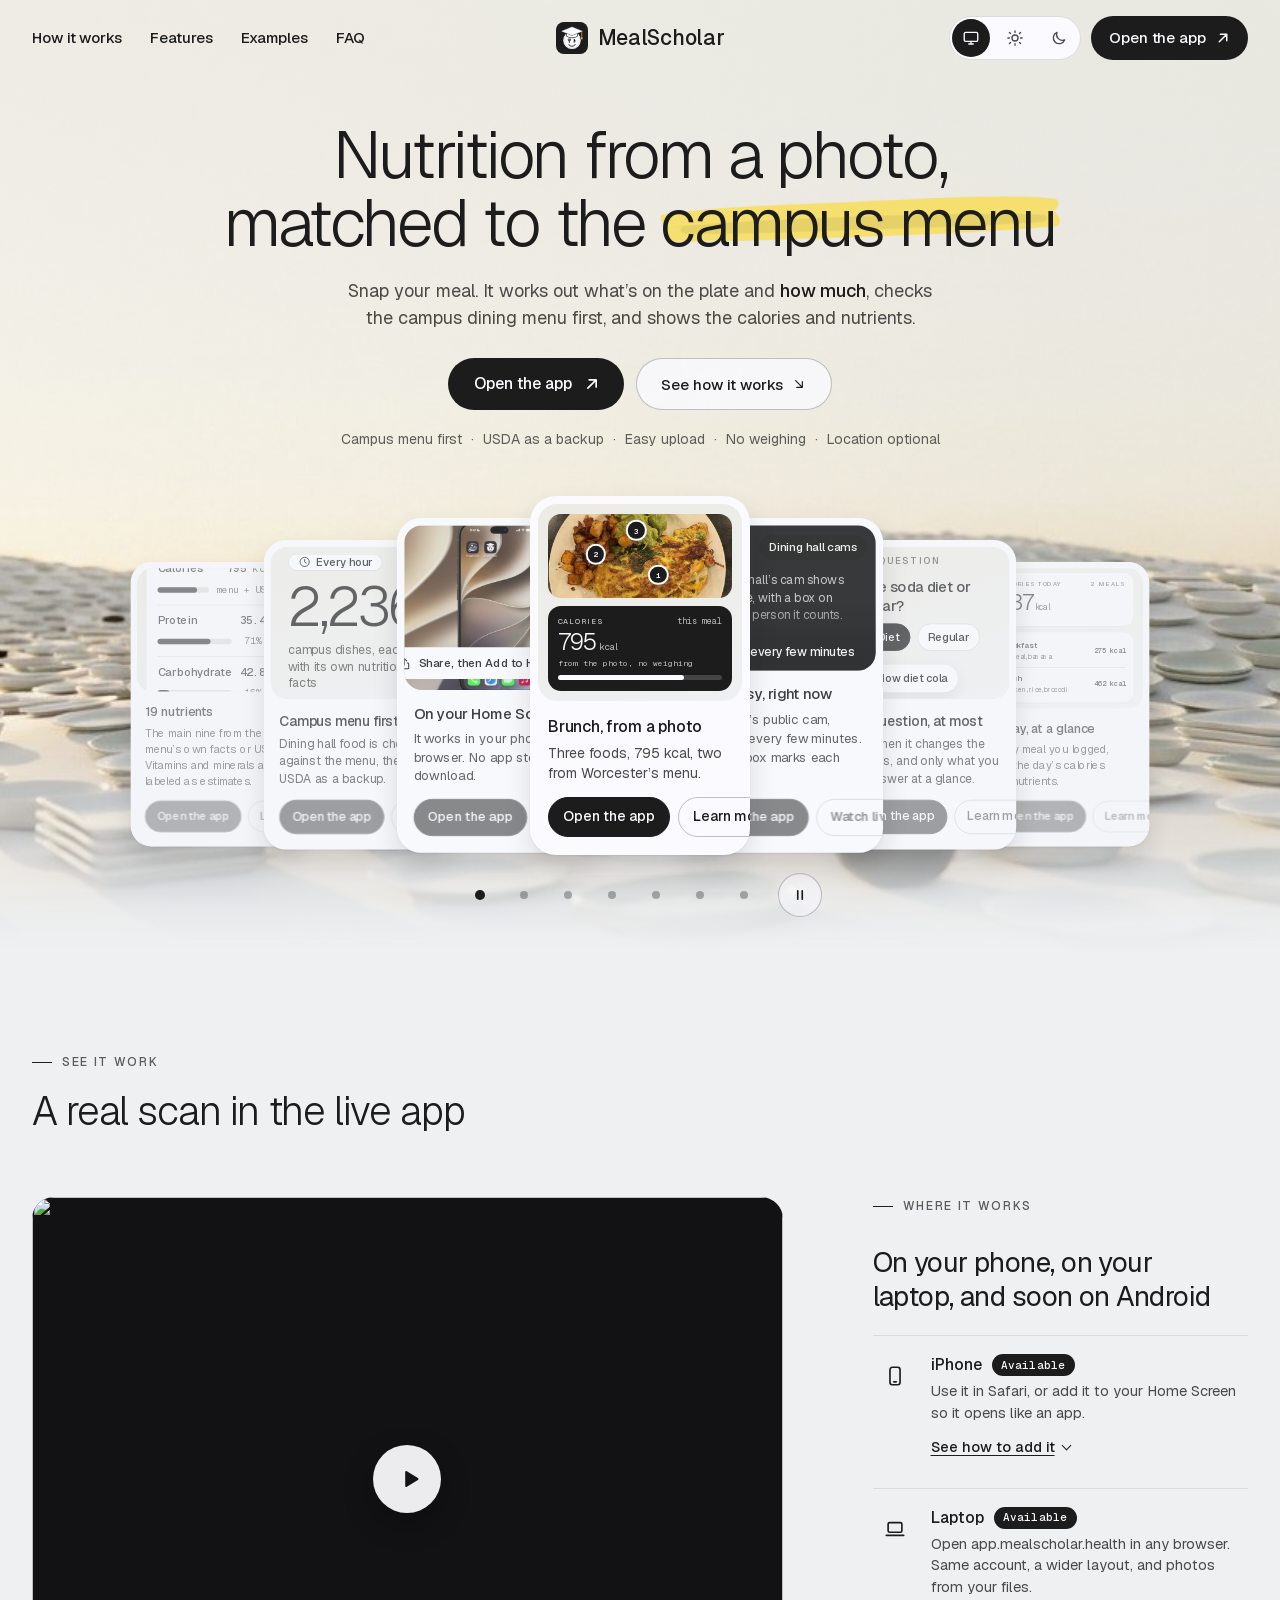
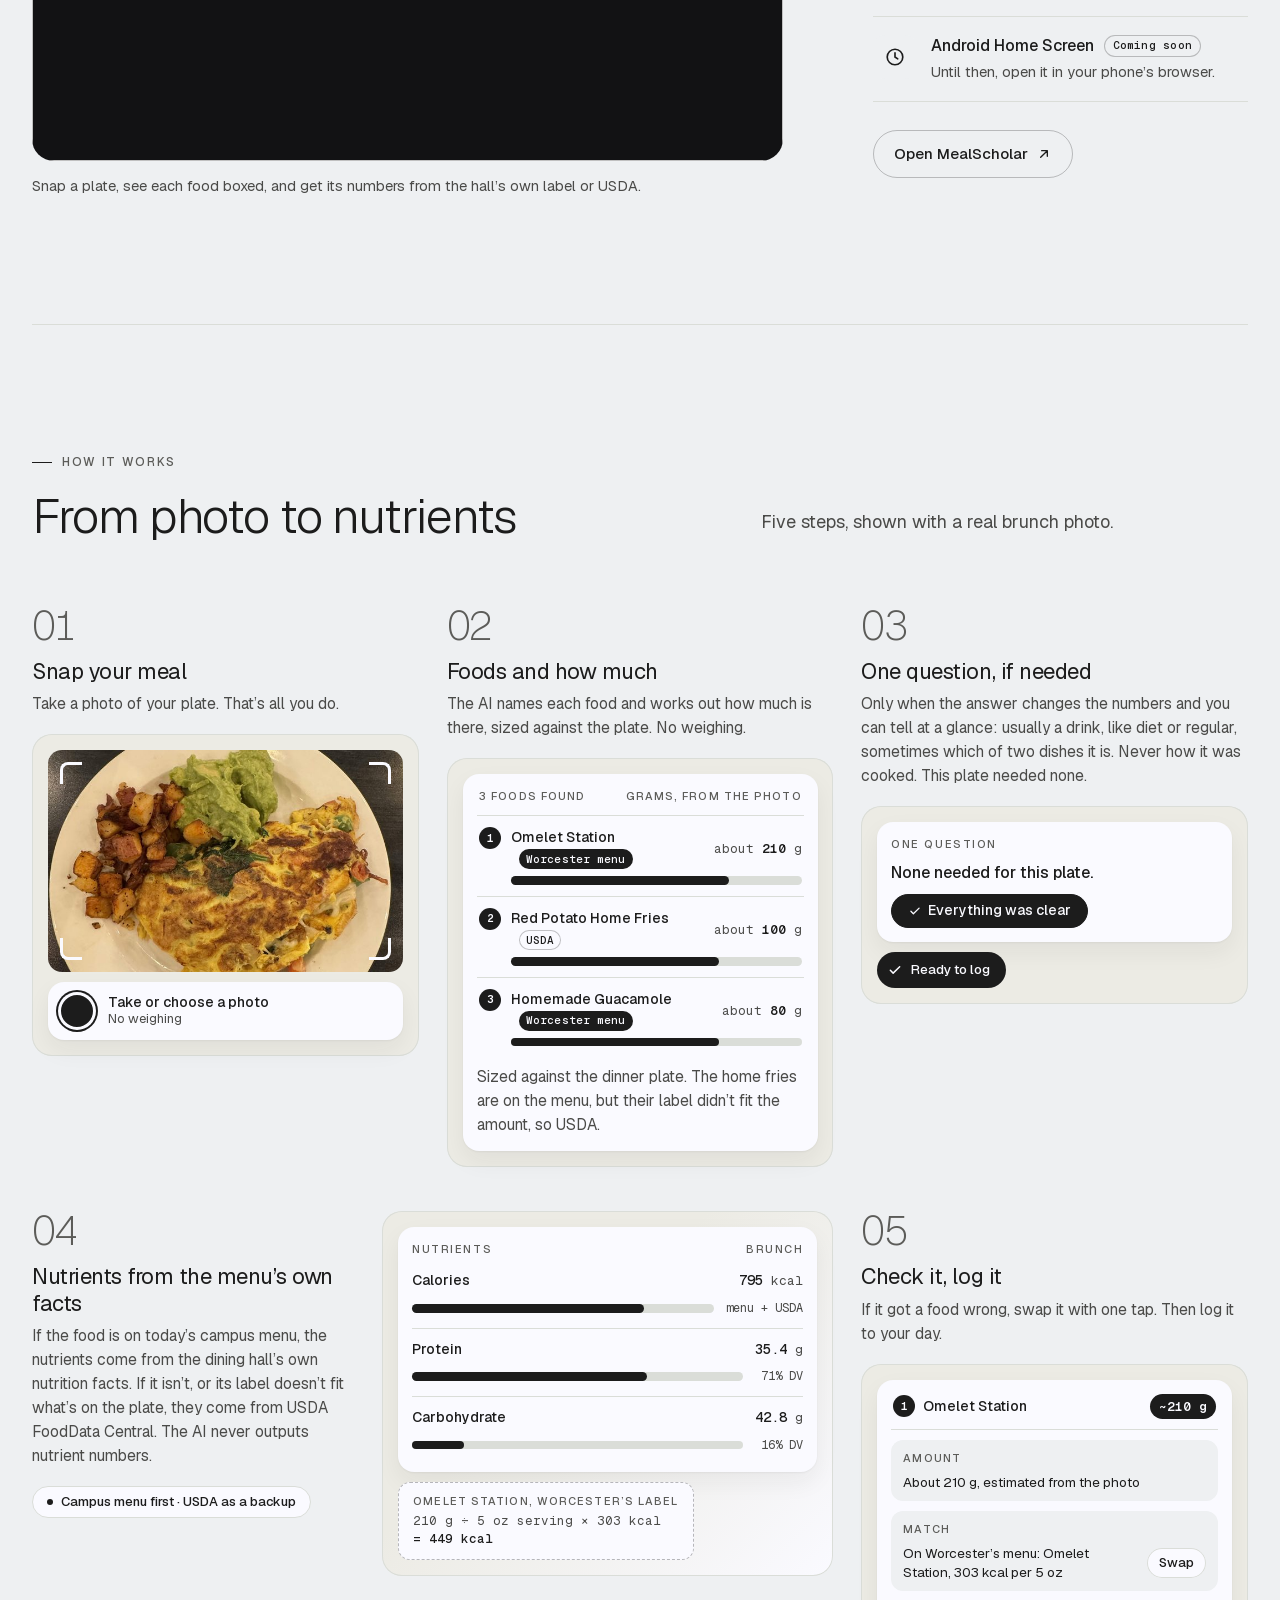
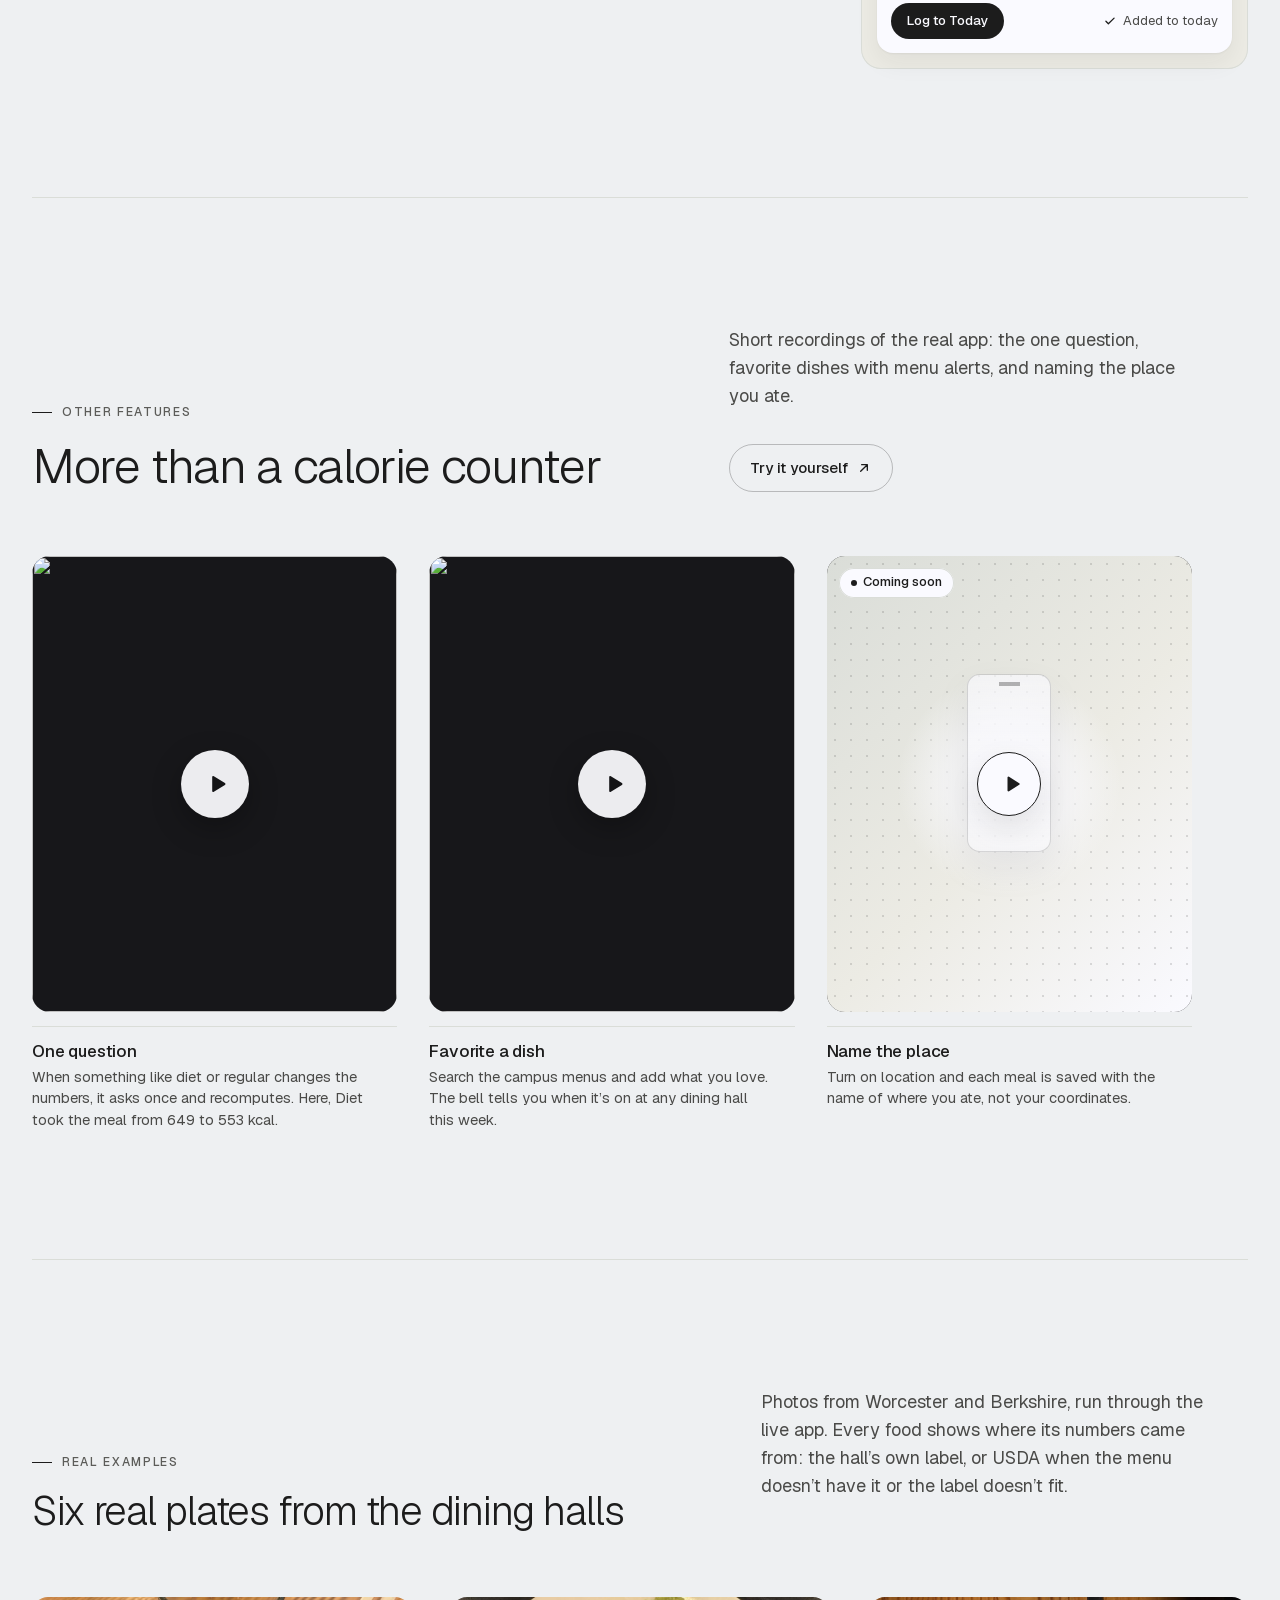
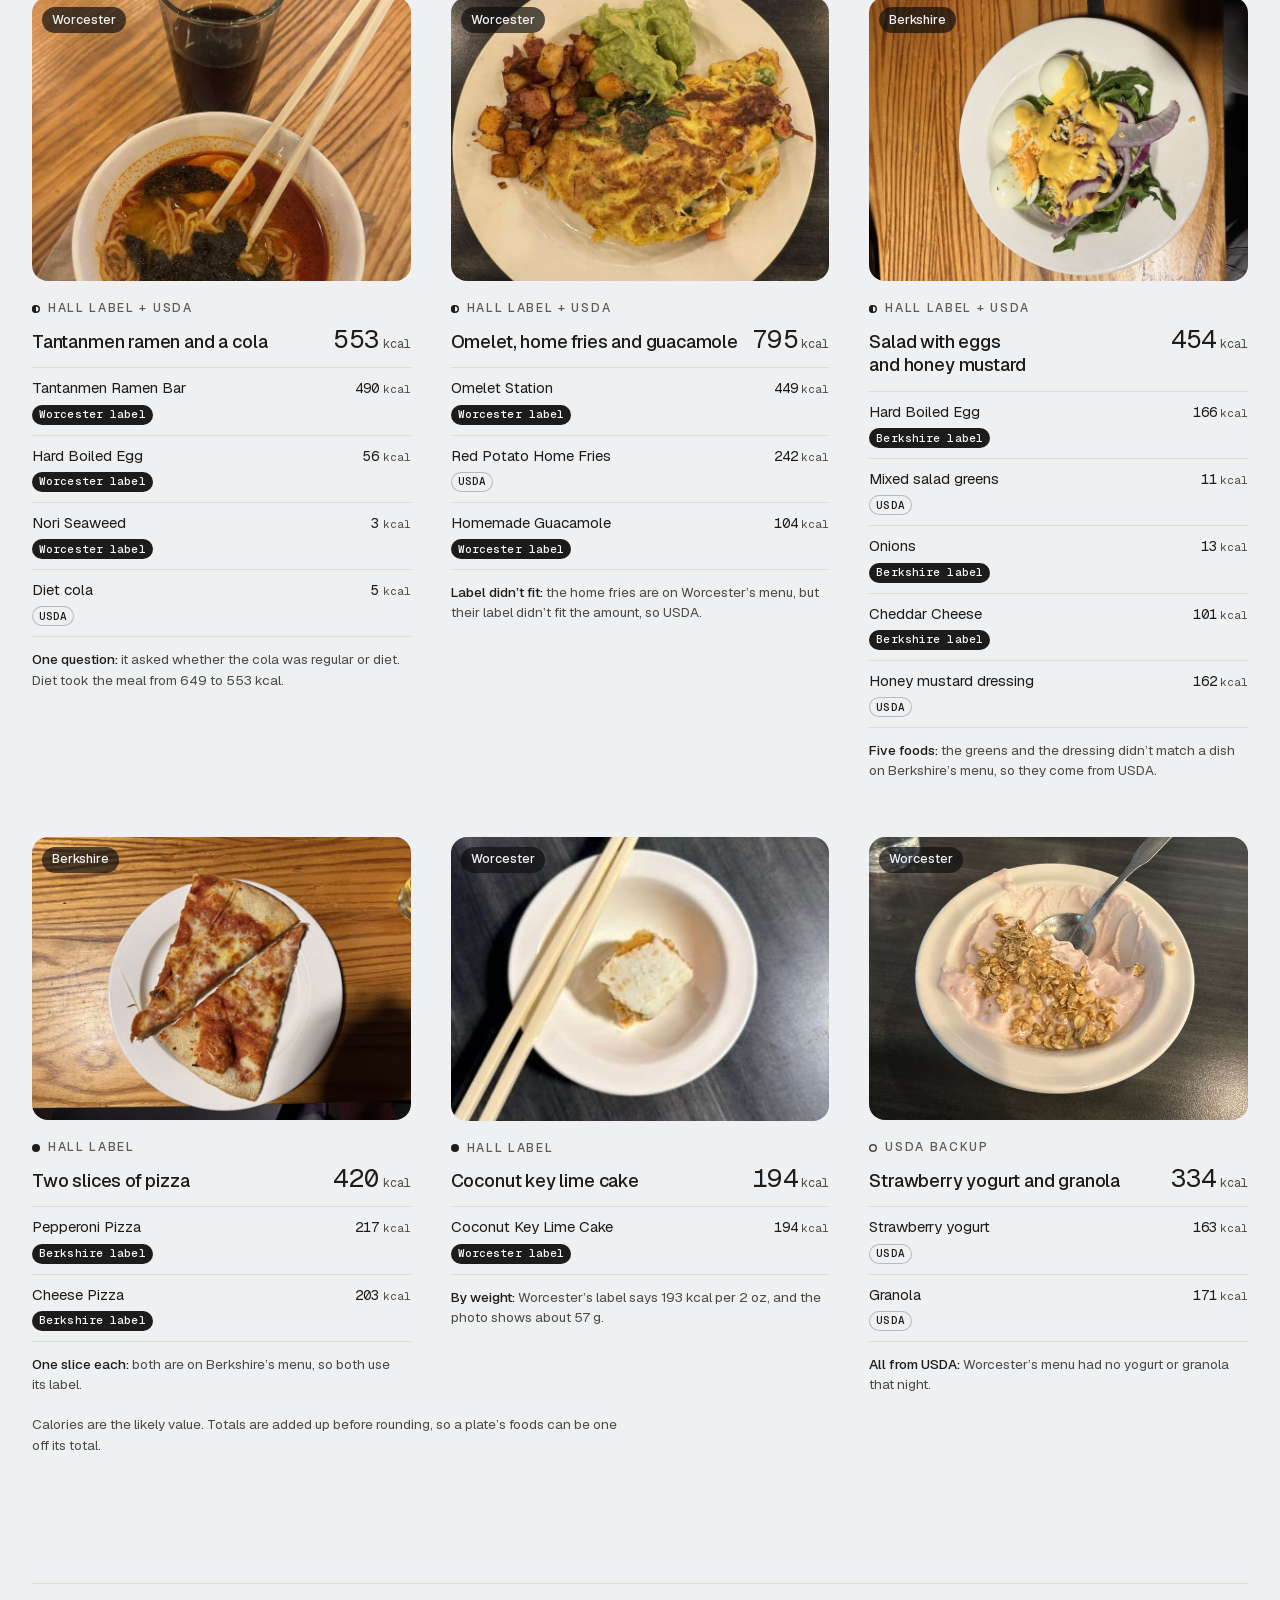
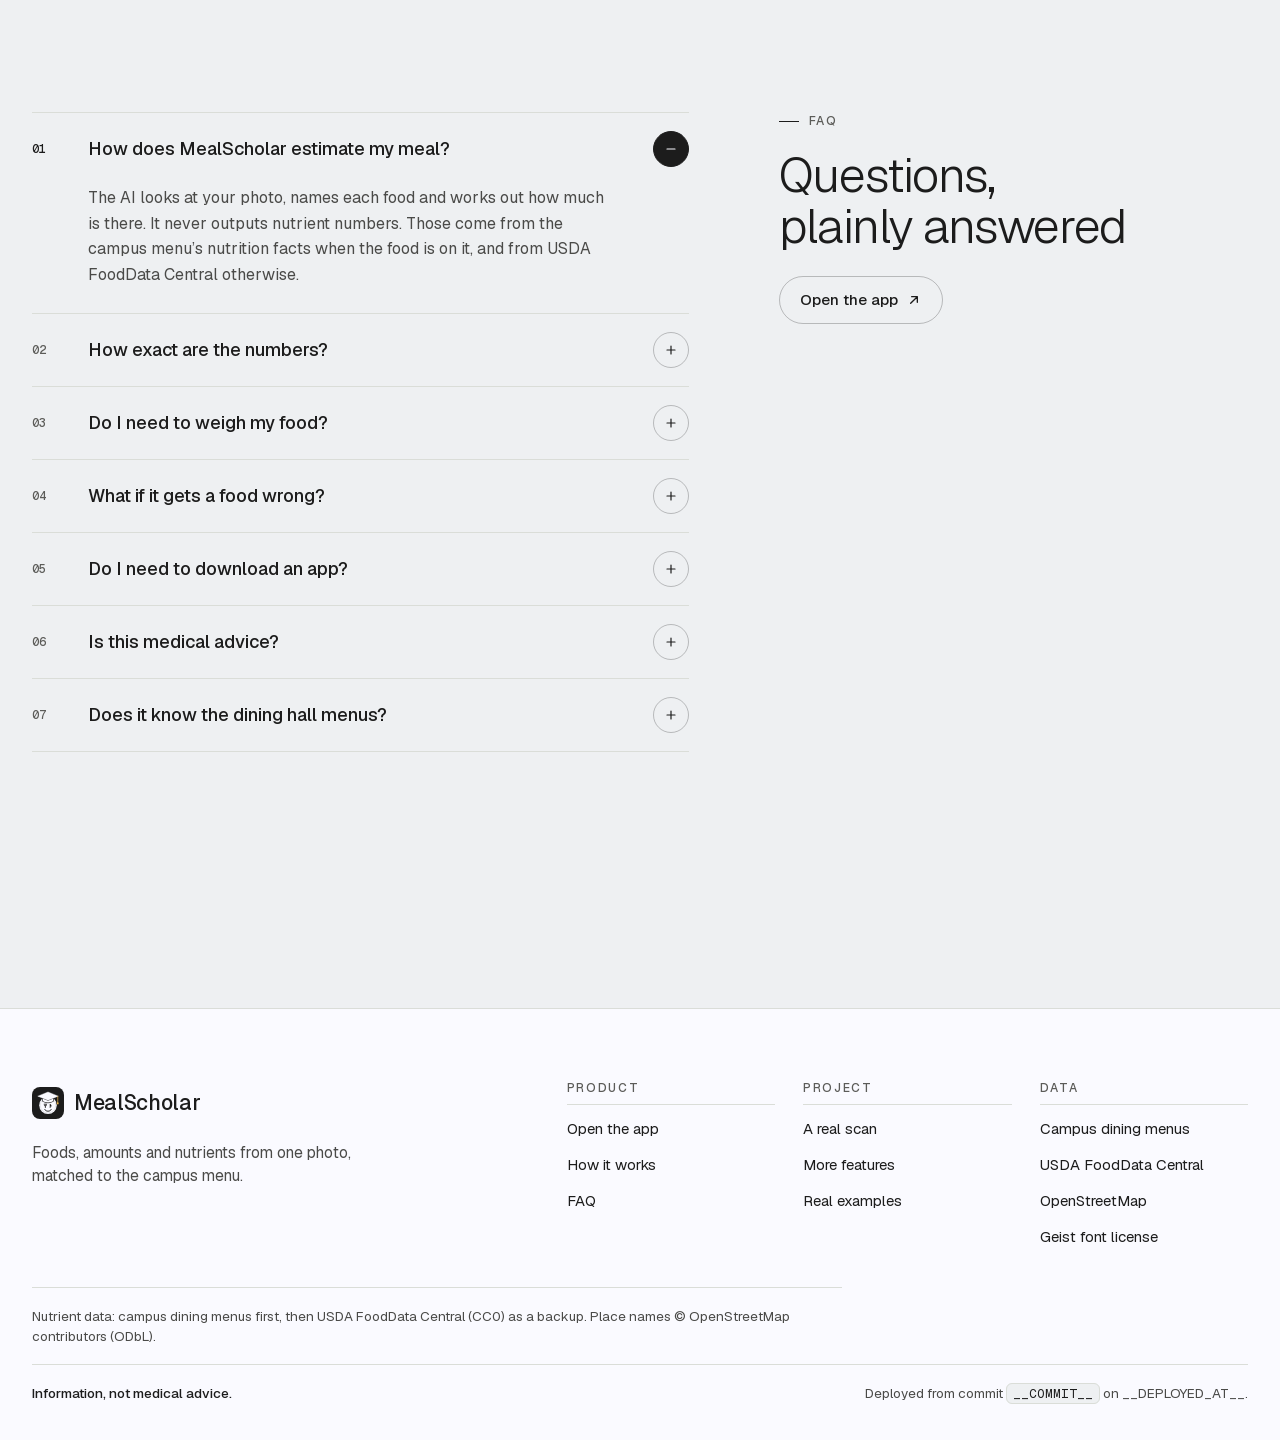
==== web/index.html @ 94065fd5 "Landing: scan first, then How it works, Features and Real examples; fewer sections The page is now t" ====
<!doctype html>
<html lang="en">
<head>
<meta charset="utf-8">
<meta name="viewport" content="width=device-width, initial-scale=1, viewport-fit=cover">
<title>MealScholar · Nutrition from a photo, matched to the campus menu</title>
<meta name="description" content="Snap a photo of your meal. MealScholar works out the foods and how much is there, checks the campus dining menu first, and shows the calories and nutrients. No weighing.">
<meta name="theme-color" content="#EEF0F2">
<meta name="color-scheme" content="light">
<meta property="og:type" content="website">
<meta property="og:title" content="MealScholar">
<meta property="og:description" content="Snap a photo of your meal and get the foods, how much is there and the nutrients, matched to the campus menu first.">
<link rel="icon" href="favicon.svg" type="image/svg+xml">
<!-- Added to the Home Screen from this page: the app's name and logo, and opening it goes to the app. -->
<meta name="apple-mobile-web-app-title" content="MealScholar">
<meta name="application-name" content="MealScholar">
<link rel="apple-touch-icon" sizes="180x180" href="icons/icon-180.png">
<link rel="manifest" href="manifest.webmanifest">
<script>
/* An icon saved from this page before the app lived at /app/ (its start_url was /?home=1): same-origin hop to the app. */
if (/[?&]home=1(&|$)/.test(location.search)) location.replace('/app/');
</script>
<script>
/* Theme before first paint: the saved choice (mealscholar-theme), else the system setting. app.js runs the switch. */
(function (d, w) {
  var key = 'mealscholar-theme', mq = w.matchMedia('(prefers-color-scheme: dark)');
  function stored() { try { var v = w.localStorage.getItem(key); return v === 'light' || v === 'dark' ? v : null; } catch (e) { return null; } }
  function apply(choice) {
    var t = choice === 'light' || choice === 'dark' ? choice : (mq.matches ? 'dark' : 'light');
    d.documentElement.dataset.theme = t;
    d.querySelector('meta[name="theme-color"]').content = t === 'dark' ? '#111112' : '#EEF0F2';
    d.querySelector('meta[name="color-scheme"]').content = t;
  }
  apply(stored());
  w.mealscholarTheme = { key: key, mq: mq, stored: stored, apply: apply };
})(document, window);
</script>
<link rel="preload" href="fonts/geist.woff2" as="font" type="font/woff2" crossorigin>
<link rel="stylesheet" href="styles.css?v=__COMMIT__">
<script src="app.js?v=__COMMIT__" defer></script>
</head>
<body>
<a class="skip" href="#main">Skip to content</a>

<svg class="sprite" aria-hidden="true" focusable="false" width="0" height="0">
  <defs>
    <linearGradient id="g-table" x1="0" y1="0" x2="1" y2="1"><stop offset="0" stop-color="#ECEBE4"/><stop offset="1" stop-color="#DADDD8"/></linearGradient>
    <radialGradient id="g-plate" cx=".42" cy=".36" r=".72"><stop offset="0" stop-color="#FAFAFF"/><stop offset=".78" stop-color="#FAFAFF"/><stop offset="1" stop-color="#EEF0F2"/></radialGradient>
  </defs>
  <symbol id="i-arrow" viewBox="0 0 24 24"><path d="M7 17 17 7M8.5 7H17v8.5" fill="none" stroke="currentColor" stroke-width="2" stroke-linecap="round" stroke-linejoin="round"/></symbol>
  <symbol id="i-arrow-se" viewBox="0 0 24 24"><path d="M7 7l10 10M17 8.5V17H8.5" fill="none" stroke="currentColor" stroke-width="1.8" stroke-linecap="round" stroke-linejoin="round"/></symbol>
  <symbol id="i-play" viewBox="0 0 24 24"><path d="M8.5 5.6v12.8a1 1 0 0 0 1.53.85l10.2-6.4a1 1 0 0 0 0-1.7l-10.2-6.4a1 1 0 0 0-1.53.85z" fill="currentColor"/></symbol>
  <symbol id="i-check" viewBox="0 0 24 24"><path d="M5 12.5l4.2 4.2L19 7" fill="none" stroke="currentColor" stroke-width="2.2" stroke-linecap="round" stroke-linejoin="round"/></symbol>
  <symbol id="i-chev-l" viewBox="0 0 24 24"><path d="M14.5 6l-6 6 6 6" fill="none" stroke="currentColor" stroke-width="2" stroke-linecap="round" stroke-linejoin="round"/></symbol>
  <symbol id="i-chev-r" viewBox="0 0 24 24"><path d="M9.5 6l6 6-6 6" fill="none" stroke="currentColor" stroke-width="2" stroke-linecap="round" stroke-linejoin="round"/></symbol>
  <symbol id="i-share" viewBox="0 0 24 24"><path d="M12 3.5v11M8 7.5l4-4 4 4M7 11H6a1.5 1.5 0 0 0-1.5 1.5v7A1.5 1.5 0 0 0 6 21h12a1.5 1.5 0 0 0 1.5-1.5v-7A1.5 1.5 0 0 0 18 11h-1" fill="none" stroke="currentColor" stroke-width="1.8" stroke-linecap="round" stroke-linejoin="round"/></symbol>
  <symbol id="i-menu-dots" viewBox="0 0 24 24"><circle cx="12" cy="5.5" r="1.8" fill="currentColor"/><circle cx="12" cy="12" r="1.8" fill="currentColor"/><circle cx="12" cy="18.5" r="1.8" fill="currentColor"/></symbol>
  <symbol id="i-monitor" viewBox="0 0 24 24"><rect x="3" y="4.5" width="18" height="12" rx="2" fill="none" stroke="currentColor" stroke-width="1.8"/><path d="M9 20h6M12 16.5V20" fill="none" stroke="currentColor" stroke-width="1.8" stroke-linecap="round"/></symbol>
  <symbol id="i-sun" viewBox="0 0 24 24"><circle cx="12" cy="12" r="4" fill="none" stroke="currentColor" stroke-width="1.8"/><path d="M12 2.5v2M12 19.5v2M4.6 4.6 6 6M18 18l1.4 1.4M2.5 12h2M19.5 12h2M4.6 19.4 6 18M18 6l1.4-1.4" fill="none" stroke="currentColor" stroke-width="1.8" stroke-linecap="round"/></symbol>
  <symbol id="i-moon" viewBox="0 0 24 24"><path d="M19.5 14.6A7.8 7.8 0 0 1 9.4 4.5a7.8 7.8 0 1 0 10.1 10.1z" fill="none" stroke="currentColor" stroke-width="1.8" stroke-linejoin="round"/></symbol>
  <symbol id="i-clock" viewBox="0 0 24 24"><circle cx="12" cy="12" r="8.5" fill="none" stroke="currentColor" stroke-width="1.8"/><path d="M12 7.5V12l3 2" fill="none" stroke="currentColor" stroke-width="1.8" stroke-linecap="round"/></symbol>
  <symbol id="i-phone" viewBox="0 0 24 24"><rect x="6.5" y="2.5" width="11" height="19" rx="2.6" fill="none" stroke="currentColor" stroke-width="1.8"/><path d="M10.6 18.4h2.8" fill="none" stroke="currentColor" stroke-width="1.8" stroke-linecap="round"/></symbol>
  <symbol id="i-laptop" viewBox="0 0 24 24"><rect x="4.5" y="5" width="15" height="10.5" rx="1.6" fill="none" stroke="currentColor" stroke-width="1.8"/><path d="M2.5 19h19" fill="none" stroke="currentColor" stroke-width="1.8" stroke-linecap="round"/></symbol>
  <symbol id="mark" viewBox="0 0 512 512"><rect width="512" height="512" rx="128" fill="currentColor"/><circle cx="256" cy="292" r="140" fill="#FAFAFF"/><circle cx="256" cy="292" r="124" fill="none" stroke="currentColor" stroke-width="8" stroke-opacity=".18"/><g fill="currentColor" stroke="currentColor" stroke-linejoin="round" stroke-linecap="round"><path d="M176 174v52q80 44 160 0v-52Z" stroke-width="20"/><path d="M256 80 420 146 256 212 92 146Z" stroke-width="20"/><path d="M197 272v18c0 9 8 16 17 16s17-7 17-16v-18m-17 0v58" fill="none" stroke-width="12"/><path d="M287 266c16 8 26 24 26 40 0 3-3 6-6 6h-11v18a6 6 0 0 1-12 0V270q0-6 3-4Z" stroke="none"/><path d="M204 360C216 398 296 398 308 360" fill="none" stroke-width="14"/><path d="M412 148v100" fill="none" stroke-width="28"/><path d="M405 244h14l7 25q1 6-5 6h-18q-6 0-5-6Z" stroke-width="12"/></g><path d="M176 174v52q80 44 160 0v-52Z" fill="#FAFAFF"/><path d="M256 80 420 146 256 212 92 146Z" fill="currentColor" stroke="currentColor" stroke-width="16" stroke-linejoin="round"/><path d="M256 80 420 146 256 212 92 146Z" fill="#FAFAFF" stroke="#FAFAFF" stroke-width="6" stroke-linejoin="round"/><path d="M412 148v100" fill="none" stroke="#E9B44C" stroke-width="11" stroke-linecap="round"/><path d="M405 244h14l7 25q1 6-5 6h-18q-6 0-5-6Z" fill="#E9B44C" stroke="#E9B44C" stroke-width="2" stroke-linejoin="round"/></symbol>
  <symbol id="plate" viewBox="0 0 320 200">
    <rect width="320" height="200" fill="url(#g-table)"/>
    <ellipse cx="167" cy="109" rx="91" ry="87" fill="#1C1C1C" opacity=".08"/>
    <circle cx="160" cy="100" r="88" fill="url(#g-plate)"/>
    <circle cx="160" cy="100" r="67" fill="none" stroke="#DADDD8" stroke-width="1.5"/>
    <path d="M92 113c-3-22 15-38 36-37 19 1 32 14 32 31 0 19-15 31-35 31-17 0-31-9-33-25z" fill="#ECEBE4" stroke="#DADDD8" stroke-width="1.5"/>
    <path d="M108 97l6 2M136 95l6 1M129 106l6-1M104 123l6 1M136 123l6 2M124 135h6M142 135l4-3" stroke="#DADDD8" stroke-width="2.6" stroke-linecap="round"/>
    <path d="M122 89l5-2M114 109l5 3M144 109l4 4M120 121l5-2M150 99l3 4M110 137l5-2M100 109l4 2" stroke="#FAFAFF" stroke-width="2.6" stroke-linecap="round"/>
    <path d="M154 84c-3-17 12-32 34-37 22-4 40 3 42 16 2 13-12 24-32 30-22 5-41 5-44-9z" fill="#DADDD8" stroke="#1C1C1C" stroke-opacity=".22" stroke-width="1.5"/>
    <path d="M157 74l8-5M158 85l8-5M172 66l8-5M173 78l8-5M174 89l7-4M188 60l8-5M189 72l8-5M190 84l8-5M204 60l8-5M205 72l8-5M220 62l6-4M221 72l6-4" stroke="#1C1C1C" stroke-opacity=".34" stroke-width="2.4" stroke-linecap="round"/>
    <path d="M168 56c-2 12-1 24 2 35M184 49c-2 15-1 30 2 44M200 48c-2 14-1 29 2 42M216 53c-1 11 0 21 2 30" fill="none" stroke="#FAFAFF" stroke-width="2.6" stroke-linecap="round"/>
    <path d="M192 152l7-16M207 154l1-18M223 148l-6-16" stroke="#1C1C1C" stroke-opacity=".2" stroke-width="7" stroke-linecap="round"/>
    <g fill="#1C1C1C" fill-opacity=".56" stroke="#FAFAFF" stroke-width="1.6"><circle cx="186" cy="134" r="8"/><circle cx="196" cy="129" r="11"/><circle cx="205" cy="122" r="9"/><circle cx="221" cy="124" r="8"/><circle cx="211" cy="131" r="11"/><circle cx="230" cy="131" r="8"/><circle cx="220" cy="136" r="9"/></g>
    <g fill="#1C1C1C" fill-opacity=".3"><circle cx="190" cy="133" r="1.8"/><circle cx="199" cy="134" r="1.8"/><circle cx="203" cy="125" r="1.6"/><circle cx="213" cy="135" r="1.8"/><circle cx="223" cy="127" r="1.6"/><circle cx="231" cy="134" r="1.6"/><circle cx="217" cy="139" r="1.6"/></g>
    <g fill="#FAFAFF" fill-opacity=".3"><circle cx="193" cy="125" r="3.2"/><circle cx="207" cy="127" r="3.2"/><circle cx="218" cy="121" r="2.6"/><circle cx="228" cy="128" r="2.4"/><circle cx="184" cy="131" r="2.4"/></g>
  </symbol>
</svg>

<header class="site-header">
  <div class="wrap header-inner">
    <nav class="nav-main" aria-label="Main">
      <a href="#how">How it works</a>
      <a href="#videos">Features</a>
      <a href="#examples">Examples</a>
      <a href="#faq">FAQ</a>
    </nav>
    <a class="brand" href="#top" aria-label="MealScholar, back to top">
      <svg aria-hidden="true"><use href="#mark"/></svg>
      <span>MealScholar</span>
    </a>
    <div class="header-cta">
      <div class="theme theme--bar" role="radiogroup" aria-label="Theme">
        <label class="theme__opt" title="System"><input type="radio" name="theme" value="system" checked><svg aria-hidden="true"><use href="#i-monitor"/></svg><span class="theme__lbl">System</span></label>
        <label class="theme__opt" title="Light"><input type="radio" name="theme" value="light"><svg aria-hidden="true"><use href="#i-sun"/></svg><span class="theme__lbl">Light</span></label>
        <label class="theme__opt" title="Dark"><input type="radio" name="theme" value="dark"><svg aria-hidden="true"><use href="#i-moon"/></svg><span class="theme__lbl">Dark</span></label>
      </div>
      <a class="cta cta--sm" href="/app/">
        <span class="cta__pill">Open the app</span>
        <span class="cta__arrow" aria-hidden="true"><svg><use href="#i-arrow"/></svg></span>
      </a>
    </div>
    <details class="menu">
      <summary aria-label="Menu"><span class="menu__icon" aria-hidden="true"><span></span><span></span></span></summary>
      <div class="menu__panel">
        <nav aria-label="Main">
          <a href="#scan">A real scan<svg aria-hidden="true"><use href="#i-chev-r"/></svg></a>
          <a href="#how">How it works<svg aria-hidden="true"><use href="#i-chev-r"/></svg></a>
          <a href="#videos">Features<svg aria-hidden="true"><use href="#i-chev-r"/></svg></a>
          <a href="#examples">Real examples<svg aria-hidden="true"><use href="#i-chev-r"/></svg></a>
          <a href="#faq">FAQ<svg aria-hidden="true"><use href="#i-chev-r"/></svg></a>
        </nav>
        <a class="cta cta--block" href="/app/">
          <span class="cta__pill">Open the app</span>
          <span class="cta__arrow" aria-hidden="true"><svg><use href="#i-arrow"/></svg></span>
        </a>
        <div class="theme theme--menu" role="radiogroup" aria-label="Theme">
          <label class="theme__opt"><input type="radio" name="theme-menu" value="system" checked><svg aria-hidden="true"><use href="#i-monitor"/></svg><span class="theme__lbl">System</span></label>
          <label class="theme__opt"><input type="radio" name="theme-menu" value="light"><svg aria-hidden="true"><use href="#i-sun"/></svg><span class="theme__lbl">Light</span></label>
          <label class="theme__opt"><input type="radio" name="theme-menu" value="dark"><svg aria-hidden="true"><use href="#i-moon"/></svg><span class="theme__lbl">Dark</span></label>
        </div>
      </div>
    </details>
  </div>
</header>

<main id="main">

  <!-- Hero: the plates photo is the background of the whole first screen, under the header. -->
  <section class="hero" aria-labelledby="hero-title">
    <div class="hero__bg" aria-hidden="true">
      <img src="img/hero-plates-1408.jpg" srcset="img/hero-plates-900.jpg 900w, img/hero-plates-1408.jpg 1408w" sizes="100vw" width="1408" height="768" alt="" fetchpriority="high" decoding="async">
    </div>

    <nav class="nav-chips" aria-label="Sections">
      <span class="nav-chips__label" aria-hidden="true">Jump to</span>
      <a href="#scan">A real scan</a>
      <a href="#how">How it works</a>
      <a href="#videos">Features</a>
      <a href="#examples">Examples</a>
      <a href="#faq">FAQ</a>
    </nav>

    <div class="hero__copy wrap">
      <h1 id="hero-title" class="h1 hero__title">Nutrition from a&nbsp;photo,<br class="h1-br"> matched to the <span class="hl">campus menu<svg class="hl__mark" viewBox="0 0 400 64" preserveAspectRatio="none" aria-hidden="true" focusable="false"><path d="M9 21c38-7 93-9 150-10 61-1 128-5 186-3 21 1 37 2 47 5 4 6 1 12-3 15 5 6 8 13 4 20-46 4-120 7-196 8-63 1-121 2-176 0-9-4-12-11-7-17-5-6-6-13-5-18z"/><path class="hl__pass" d="M20 37c57-5 141-8 228-8 52 0 97 1 132 4 4 3 3 7-1 9-42 3-112 4-196 5-58 1-106 1-151-1-6-3-6-7-1-9z"/></svg></span></h1>
      <p class="hero__lede">Snap your meal. It works out what’s on the plate and <em>how much</em>, checks the campus dining menu first, and shows the calories and nutrients.</p>
      <div class="hero__actions">
        <a class="cta" href="/app/?install=1" data-hero-cta>
          <span class="cta__pill"><span class="lbl-desktop">Open the app</span><span class="lbl-phone">Add to Home Screen</span></span>
          <span class="cta__arrow" aria-hidden="true"><svg><use href="#i-arrow"/></svg></span>
        </a>
        <a class="pill-link hero__more" href="#how">See how it works<svg aria-hidden="true"><use href="#i-arrow-se"/></svg></a>
      </div>
      <ul class="facts" aria-label="At a glance">
        <li>Campus menu first</li>
        <li>USDA as a backup</li>
        <li>Easy upload</li>
        <li>No weighing</li>
        <li>Location optional</li>
      </ul>
    </div>

    <!-- The app's screens, fanned out. Without JavaScript this is a plain sideways row. -->
    <div class="fan" data-fan aria-roledescription="carousel" aria-label="Screens from the app" role="region">
      <div class="fan__track" data-fan-track>
        <article class="fan-card" data-slide aria-roledescription="slide" aria-label="1 of 7: Brunch, from a photo">
          <div class="fan-card__vis fv-lunch" aria-hidden="true">
            <div class="fv-lunch__photo"><img src="img/meal-omelette-640.jpg" alt="" width="640" height="400" loading="lazy" decoding="async"><span class="ps-pin ps-pin--at" style="left:60%;top:72%">1</span><span class="ps-pin ps-pin--at" style="left:26%;top:48%">2</span><span class="ps-pin ps-pin--at" style="left:48%;top:20%">3</span></div>
            <div class="ps-total">
              <span class="ps-total__k">Calories</span>
              <span class="ps-total__s">this meal</span>
              <span class="ps-total__v">795<small>kcal</small></span>
              <span class="ps-total__r">from the photo, no weighing</span>
              <span class="band band--kcal band--dark"></span>
            </div>
          </div>
          <div class="fan-card__body">
            <p class="fan-card__title">Brunch, from a photo</p>
            <p class="fan-card__text">Three foods, 795 kcal, two from Worcester’s menu.</p>
            <div class="fan-card__btns">
              <a class="fan-btn fan-btn--fill" href="/app/">Open the app</a>
              <a class="fan-btn" href="#how">Learn more</a>
            </div>
          </div>
        </article>

        <article class="fan-card" data-slide aria-roledescription="slide" aria-label="2 of 7: How busy, right now" data-cam>
          <div class="fan-card__vis fv-cam" aria-hidden="true">
            <div class="fv-cam__head"><span class="fv-cam__live" data-cam-live hidden><i></i>Live</span><span class="fv-cam__hall" data-cam-hall>Dining hall cams</span></div>
            <div class="fv-cam__frame"><img width="960" height="540" alt="" decoding="async" data-cam-img><span class="fv-cam__empty">Each hall’s cam shows here, with a box on every person it counts.</span></div>
            <div class="fv-cam__meta"><span class="fv-cam__dot" data-cam-dot></span><b data-cam-count>Counted every few minutes</b><span class="fv-cam__when" data-cam-when></span></div>
          </div>
          <div class="fan-card__body">
            <p class="fan-card__title">How busy, right now</p>
            <p class="fan-card__text">Each hall’s public cam, counted every few minutes. A green box marks each person.<span class="sr-only" data-cam-sr></span></p>
            <div class="fan-card__btns">
              <a class="fan-btn fan-btn--fill" href="/app/">Open the app</a>
              <a class="fan-btn" href="https://www.youtube.com/watch?v=7wHgOpwHz8k" target="_blank" rel="noopener" data-cam-link>Watch live</a>
            </div>
          </div>
        </article>

        <article class="fan-card" data-slide aria-roledescription="slide" aria-label="3 of 7: One question, at most">
          <div class="fan-card__vis fv-ask" aria-hidden="true">
            <span class="mini__label">One question</span>
            <span class="fv-ask__q">Is the soda diet or regular?</span>
            <span class="opts"><span class="opt opt--on"><svg><use href="#i-check"/></svg>Diet</span><span class="opt">Regular</span></span>
            <span class="fv-ask__toast"><svg><use href="#i-check"/></svg>Now diet cola</span>
          </div>
          <div class="fan-card__body">
            <p class="fan-card__title">One question, at most</p>
            <p class="fan-card__text">Only when it changes the numbers, and only what you can answer at a glance.</p>
            <div class="fan-card__btns">
              <a class="fan-btn fan-btn--fill" href="/app/">Open the app</a>
              <a class="fan-btn" href="#how">Learn more</a>
            </div>
          </div>
        </article>

        <article class="fan-card" data-slide aria-roledescription="slide" aria-label="4 of 7: Today, at a glance">
          <div class="fan-card__vis fv-today" aria-hidden="true">
            <div class="ps-card">
              <div class="ps-row"><span class="ps-label">Calories today</span><span class="ps-label">2 meals</span></div>
              <div class="ps-big"><b>737</b><span>kcal</span></div>
            </div>
            <div class="ps-card ps-meals">
              <div class="ps-meal"><span class="ps-meal__t">Breakfast</span><span class="ps-meal__d">Oatmeal, banana</span><span class="ps-meal__k">275 kcal</span></div>
              <div class="ps-meal"><span class="ps-meal__t">Lunch</span><span class="ps-meal__d">Chicken, rice, broccoli</span><span class="ps-meal__k">462 kcal</span></div>
            </div>
          </div>
          <div class="fan-card__body">
            <p class="fan-card__title">Today, at a glance</p>
            <p class="fan-card__text">Every meal you logged, with the day’s calories and nutrients.</p>
            <div class="fan-card__btns">
              <a class="fan-btn fan-btn--fill" href="/app/">Open the app</a>
              <a class="fan-btn" href="#scan">Learn more</a>
            </div>
          </div>
        </article>

        <article class="fan-card" data-slide aria-roledescription="slide" aria-label="5 of 7: 19 nutrients">
          <div class="fan-card__vis fv-nutr" aria-hidden="true">
            <div class="mini mini--nutr">
              <div class="nrow"><span class="nrow__nm">Calories</span><span class="nrow__v"><b>795</b> kcal</span><span class="band band--kcal"></span><small class="nrow__r">menu + USDA</small></div>
              <div class="nrow"><span class="nrow__nm">Protein</span><span class="nrow__v"><b>35.4</b> g</span><span class="band band--prot"></span><small class="nrow__r">71% DV</small></div>
              <div class="nrow"><span class="nrow__nm">Carbohydrate</span><span class="nrow__v"><b>42.8</b> g</span><span class="band band--carb"></span><small class="nrow__r">16% DV</small></div>
            </div>
          </div>
          <div class="fan-card__body">
            <p class="fan-card__title">19 nutrients</p>
            <p class="fan-card__text">The main nine from the menu’s own facts or USDA. Vitamins and minerals are labeled as estimates.</p>
            <div class="fan-card__btns">
              <a class="fan-btn fan-btn--fill" href="/app/">Open the app</a>
              <a class="fan-btn" href="#how">Learn more</a>
            </div>
          </div>
        </article>

        <article class="fan-card" data-slide aria-roledescription="slide" aria-label="6 of 7: Campus menu first">
          <div class="fan-card__vis fv-menu" aria-hidden="true">
            <span class="chip chip--white"><svg><use href="#i-clock"/></svg>Every hour</span>
            <span class="fv-menu__n">2,236</span>
            <span class="fv-menu__k">campus dishes, each with its own nutrition facts</span>
          </div>
          <div class="fan-card__body">
            <p class="fan-card__title">Campus menu first</p>
            <p class="fan-card__text">Dining hall food is checked against the menu, then USDA as a backup.</p>
            <div class="fan-card__btns">
              <a class="fan-btn fan-btn--fill" href="/app/">Open the app</a>
              <a class="fan-btn" href="#examples">Learn more</a>
            </div>
          </div>
        </article>

        <article class="fan-card" data-slide aria-roledescription="slide" aria-label="7 of 7: On your Home Screen">
          <div class="fan-card__vis fv-home fv-home--video" aria-hidden="true">
            <img src="img/home-screen-added.jpg" width="624" height="780" alt="" loading="lazy" decoding="async">
            <span class="fv-home__step"><svg><use href="#i-share"/></svg>Share, then Add to Home Screen</span>
          </div>
          <div class="fan-card__body">
            <p class="fan-card__title">On your Home Screen</p>
            <p class="fan-card__text">It works in your phone’s browser. No app store download.</p>
            <div class="fan-card__btns">
              <a class="fan-btn fan-btn--fill" href="/app/">Open the app</a>
              <a class="fan-btn" href="#scan">Learn more</a>
            </div>
          </div>
        </article>
      </div>

      <div class="fan__ctrl" data-fan-ctrl hidden>
        <div class="fan__dots" role="group" aria-label="Choose a screen" data-fan-dots></div>
        <button type="button" class="fan__pause" data-fan-pause aria-label="Pause the screens" hidden>
          <svg class="i-pause" viewBox="0 0 24 24" aria-hidden="true"><path d="M9 6.5v11M15 6.5v11" fill="none" stroke="currentColor" stroke-width="2.2" stroke-linecap="round"/></svg>
          <svg class="i-resume" viewBox="0 0 24 24" aria-hidden="true"><use href="#i-play"/></svg>
        </button>
      </div>
      <p class="sr-only" aria-live="polite" data-fan-live></p>
    </div>
  </section>

<div class="wrap">

  <!-- A real scan in the live app, and where MealScholar works. The recording loads only when played. -->
  <section class="section" id="scan" aria-labelledby="scan-title">
    <div class="section-head">
      <p class="eyebrow">See it work</p>
      <h2 id="scan-title" class="h2 h2--sm">A real scan in the live app</h2>
    </div>
    <div class="scan">
      <figure class="scan__stage">
        <div class="scan__frame">
          <button type="button" class="vplay" data-video-src="/app/media/scan-meal.mp4" data-video-w="1440" data-video-h="1080" data-video-label="Screen recording of a real scan: a photo of an omelet with home fries and guacamole, the app boxes each food, and the result shows 849 kcal, likely 740 to 976, with each food’s source, Worcester’s label or USDA">
            <img src="/app/media/scan-meal.jpg" width="1440" height="1080" alt="" loading="lazy" decoding="async">
            <span class="vplay__btn" aria-hidden="true"><svg><use href="#i-play"/></svg></span>
            <span class="sr-only">Play the recording of a real scan</span>
          </button>
        </div>
        <figcaption class="scan__cap">Snap a plate, see each food boxed, and get its numbers from the hall’s own label or USDA.</figcaption>
      </figure>
      <aside class="scan__side" aria-labelledby="where-title">
        <p class="eyebrow">Where it works</p>
        <h3 id="where-title" class="scan__title">On your phone, on your laptop, and soon on Android</h3>
        <ul class="where">
          <li class="where__item">
            <span class="where__icon" aria-hidden="true"><svg><use href="#i-phone"/></svg></span>
            <div class="where__text">
              <p class="where__k">iPhone<span class="where__tag">Available</span></p>
              <p>Use it in Safari, or add it to your Home Screen so it opens like an app.</p>
              <details class="where__how">
                <summary>See how to add it</summary>
                <div class="where__video">
                  <button type="button" class="vplay" data-video-src="/app/media/gallery-home-screen.mp4" data-video-w="720" data-video-h="900" data-video-label="Screen recording: in Safari, Share, then Add to Home Screen, then Add, and MealScholar appears on the Home Screen">
                    <img src="/app/media/gallery-home-screen.jpg" width="720" height="900" alt="" loading="lazy" decoding="async">
                    <span class="vplay__btn" aria-hidden="true"><svg><use href="#i-play"/></svg></span>
                    <span class="sr-only">Play the recording: adding it to your Home Screen</span>
                  </button>
                </div>
                <p class="where__steps">In Safari: Share, then Add to Home Screen, then Add.</p>
              </details>
            </div>
          </li>
          <li class="where__item">
            <span class="where__icon" aria-hidden="true"><svg><use href="#i-laptop"/></svg></span>
            <div class="where__text"><p class="where__k">Laptop<span class="where__tag">Available</span></p><p>Open app.mealscholar.health in any browser. Same account, a wider layout, and photos from your files.</p></div>
          </li>
          <li class="where__item">
            <span class="where__icon" aria-hidden="true"><svg><use href="#i-clock"/></svg></span>
            <div class="where__text"><p class="where__k">Android Home Screen<span class="where__tag where__tag--soon">Coming soon</span></p><p>Until then, open it in your phone’s browser.</p></div>
          </li>
        </ul>
        <a class="pill-link" href="/app/">Open MealScholar<svg aria-hidden="true"><use href="#i-arrow"/></svg></a>
      </aside>
    </div>
  </section>

  <!-- How it works -->
  <section class="section" id="how" aria-labelledby="how-title">
    <div class="section-head section-head--split">
      <div>
        <p class="eyebrow">How it works</p>
        <h2 id="how-title" class="h2">From photo to nutrients</h2>
      </div>
      <p class="section-sub">Five steps, shown with a real brunch photo.</p>
    </div>
    <ol class="steps">
      <li class="step">
        <div class="step__text">
          <span class="step__num">01</span>
          <h3>Snap your meal</h3>
          <p>Take a photo of your plate. That’s all you do.</p>
        </div>
        <div class="mock" role="img" aria-label="Camera screen with a real photo: an omelet with home fries and guacamole on a white plate, and a button to take or choose a photo.">
          <div class="vf">
            <img src="img/meal-omelette-640.jpg" srcset="img/meal-omelette-640.jpg 640w, img/meal-omelette-1280.jpg 1280w" sizes="(max-width: 899px) 92vw, 640px" width="640" height="400" alt="" loading="lazy" decoding="async" style="position:absolute;inset:0;width:100%;height:100%;object-fit:cover">
            <i class="vf__c vf__c--tl"></i><i class="vf__c vf__c--tr"></i><i class="vf__c vf__c--bl"></i><i class="vf__c vf__c--br"></i>
          </div>
          <div class="mini mini--bar">
            <span class="shutter"></span>
            <span class="mini__stack"><b>Take or choose a photo</b><small>No weighing</small></span>
          </div>
        </div>
      </li>
      <li class="step">
        <div class="step__text">
          <span class="step__num">02</span>
          <h3>Foods and how much</h3>
          <p>The AI names each food and works out how much is there, sized against the plate. No weighing.</p>
        </div>
        <div class="mock" role="img" aria-label="3 foods found: Omelet Station, about 210 grams, from Worcester's menu; Red Potato Home Fries, about 100 grams, from USDA because the menu's label didn't fit the amount; Homemade Guacamole, about 80 grams, from Worcester's menu. Sized against the dinner plate.">
          <div class="mini mini--foods">
            <div class="ml-head"><span>3 foods found</span><span>grams, from the photo</span></div>
            <div class="ml-row"><span class="pin">1</span><span class="ml-n">Omelet Station<span class="src">Worcester menu</span></span><span class="ml-g">about <b>210</b> g</span><span class="band band--f1"></span></div>
            <div class="ml-row"><span class="pin">2</span><span class="ml-n">Red Potato Home Fries<span class="src src--usda">USDA</span></span><span class="ml-g">about <b>100</b> g</span><span class="band band--f2"></span></div>
            <div class="ml-row"><span class="pin">3</span><span class="ml-n">Homemade Guacamole<span class="src">Worcester menu</span></span><span class="ml-g">about <b>80</b> g</span><span class="band band--f3"></span></div>
            <p class="ml-note">Sized against the dinner plate. The home fries are on the menu, but their label didn’t fit the amount, so USDA.</p>
          </div>
        </div>
      </li>
      <li class="step">
        <div class="step__text">
          <span class="step__num">03</span>
          <h3>One question, if needed</h3>
          <p>Only when the answer changes the numbers and you can tell at a glance: usually a drink, like diet or regular, sometimes which of two dishes it is. Never how it was cooked. This plate needed none.</p>
        </div>
        <div class="mock" role="img" aria-label="The question step for this photo: none was needed, because nothing that changes the numbers was unclear.">
          <div class="mini mini--q">
            <span class="mini__label">One question</span>
            <span class="mini__q">None needed for this plate.</span>
            <span class="opts"><span class="opt opt--on"><svg><use href="#i-check"/></svg>Everything was clear</span></span>
          </div>
          <div class="toast"><svg><use href="#i-check"/></svg>Ready to log</div>
        </div>
      </li>
      <li class="step step--wide">
        <div class="step__text">
          <span class="step__num">04</span>
          <h3>Nutrients from the menu’s own facts</h3>
          <p>If the food is on today’s campus menu, the nutrients come from the dining hall’s own nutrition facts. If it isn’t, or its label doesn’t fit what’s on the plate, they come from USDA FoodData Central. The AI never outputs nutrient numbers.</p>
          <span class="dot-chip">Campus menu first&nbsp;· USDA as a backup</span>
        </div>
        <div class="mock mock--side" role="img" aria-label="Nutrients for this brunch: calories 795 kcal. Protein 35.4 grams, 71 percent of the Daily Value. Carbohydrate 42.8 grams, 16 percent. Worked example from Worcester's own label: the Omelet Station is 303 kcal per 5 ounce serving, and 210 grams is about 1.48 servings, so 449 kcal.">
          <div class="mini mini--nutr">
            <div class="mini__head"><span class="mini__label">Nutrients</span><span class="mini__label">Brunch</span></div>
            <div class="nrow"><span class="nrow__nm">Calories</span><span class="nrow__v"><b>795</b> kcal</span><span class="band band--kcal"></span><small class="nrow__r">menu + USDA</small></div>
            <div class="nrow"><span class="nrow__nm">Protein</span><span class="nrow__v"><b>35.4</b> g</span><span class="band band--prot"></span><small class="nrow__r">71% DV</small></div>
            <div class="nrow"><span class="nrow__nm">Carbohydrate</span><span class="nrow__v"><b>42.8</b> g</span><span class="band band--carb"></span><small class="nrow__r">16% DV</small></div>
          </div>
          <div class="formula"><span class="formula__k">Omelet Station, Worcester’s label</span>210 g ÷ 5 oz serving × 303 kcal<b>= 449 kcal</b></div>
        </div>
      </li>
      <li class="step step--fix">
        <div class="step__text">
          <span class="step__num">05</span>
          <h3>Check it, log it</h3>
          <p>If it got a food wrong, swap it with one tap. Then log it to your day.</p>
        </div>
        <div class="mock" role="img" aria-label="Check and log: Omelet Station, about 210 grams, estimated from the photo. It's on Worcester's menu, 303 kcal per 5 ounce serving, with a Swap button. Then Log to Today.">
          <div class="mini mini--fix">
            <div class="fx-head"><span class="pin">1</span><b>Omelet Station</b><span class="fx-chg"><span class="fx-new">~210 g</span></span></div>
            <div class="fx-row"><span class="fx-k">Amount</span><span class="fx-food">About 210 g, estimated from the photo</span></div>
            <div class="fx-row"><span class="fx-k">Match</span><span class="fx-food">On Worcester’s menu: Omelet Station, 303 kcal per 5 oz</span><span class="fx-swap">Swap</span></div>
            <div class="fx-foot"><span class="fx-log">Log to Today</span><span class="fx-ok"><svg><use href="#i-check"/></svg>Added to today</span></div>
          </div>
        </div>
      </li>
    </ol>
  </section>

  <!-- Other features: short recordings of the real app. Each one loads only when played. -->
  <section class="section" id="videos" aria-labelledby="videos-title">
    <div class="section-head section-head--split">
      <div>
        <p class="eyebrow">Other features</p>
        <h2 id="videos-title" class="h2">More than a calorie counter</h2>
      </div>
      <div>
        <p class="section-sub">Short recordings of the real app: the one question, favorite dishes with menu alerts, and naming the place you ate.</p>
        <div class="head-actions">
          <a class="pill-link" href="/app/">Try it yourself<svg aria-hidden="true"><use href="#i-arrow"/></svg></a>
          <div class="rail-ctrl" data-rail-controls="video-rail">
            <button type="button" class="round-btn" data-dir="-1" aria-label="Previous video"><svg aria-hidden="true"><use href="#i-chev-l"/></svg></button>
            <button type="button" class="round-btn" data-dir="1" aria-label="Next video"><svg aria-hidden="true"><use href="#i-chev-r"/></svg></button>
          </div>
        </div>
      </div>
    </div>
    <div class="rail rail--gallery" id="video-rail" data-rail role="region" aria-label="Screen recordings" tabindex="0">
      <ul class="gallery">
        <li class="gallery__item" data-video="one-question">
          <div class="gallery__frame">
            <button type="button" class="vplay" data-video-src="/app/media/gallery-one-question.mp4" data-video-w="720" data-video-h="900" data-video-label="Screen recording: the app reads a photo of ramen and a cola, asks whether the dark soda is regular or diet, Diet is typed in, and the meal goes from 649 to 553 kcal">
              <img src="/app/media/gallery-one-question.jpg?v=2" width="720" height="900" alt="" loading="lazy" decoding="async">
              <span class="vplay__btn" aria-hidden="true"><svg><use href="#i-play"/></svg></span>
              <span class="sr-only">Play the recording: one question</span>
            </button>
          </div>
          <h3>One question</h3>
          <p>When something like diet or regular changes the numbers, it asks once and recomputes. Here, Diet took the meal from 649 to 553 kcal.</p>
        </li>
        <li class="gallery__item" data-video="favorites">
          <div class="gallery__frame">
            <button type="button" class="vplay" data-video-src="/app/media/gallery-favorites.mp4" data-video-w="720" data-video-h="900" data-video-label="Screen recording: in Settings, searching the campus menus for paneer, adding three paneer dishes to favorites, and alerts on for when they're on the menu">
              <img src="/app/media/gallery-favorites.jpg" width="720" height="900" alt="" loading="lazy" decoding="async">
              <span class="vplay__btn" aria-hidden="true"><svg><use href="#i-play"/></svg></span>
              <span class="sr-only">Play the recording: favorite a dish</span>
            </button>
          </div>
          <h3>Favorite a dish</h3>
          <p>Search the campus menus and add what you love. The bell tells you when it’s on at any dining hall this week.</p>
        </li>
        <li class="gallery__item" data-video="name-the-place">
          <div class="gallery__frame">
            <div class="video-ph video-ph--c"><span class="chip chip--soon">Coming soon</span><span class="video-ph__play" aria-hidden="true"><svg><use href="#i-play"/></svg></span></div>
          </div>
          <h3>Name the place</h3>
          <p>Turn on location and each meal is saved with the name of where you ate, not your coordinates.</p>
        </li>
      </ul>
    </div>
    <div class="rail-dots" data-rail-dots="video-rail" aria-hidden="true"></div>
  </section>

  <!-- Real examples: six real plates from the dining halls, as the live app read them (likely values). -->
  <section class="section examples" id="examples" aria-labelledby="examples-title">
    <div class="section-head section-head--split">
      <div>
        <p class="eyebrow">Real examples</p>
        <h2 id="examples-title" class="h2 h2--sm">Six real plates from the dining halls</h2>
      </div>
      <div>
        <p class="section-sub">Photos from Worcester and Berkshire, run through the live app. Every food shows where its numbers came from: the hall’s own label, or USDA when the menu doesn’t have it or the label doesn’t fit.</p>
        <div class="head-actions">
          <div class="rail-ctrl" data-rail-controls="plate-rail">
            <button type="button" class="round-btn" data-dir="-1" aria-label="Previous example"><svg aria-hidden="true"><use href="#i-chev-l"/></svg></button>
            <button type="button" class="round-btn" data-dir="1" aria-label="Next example"><svg aria-hidden="true"><use href="#i-chev-r"/></svg></button>
          </div>
        </div>
      </div>
    </div>
    <div class="rail rail--plates" id="plate-rail" data-rail role="region" aria-label="Real examples" tabindex="0">
      <ol class="plates__list">
        <li class="plate">
          <div class="plate__media">
            <img class="plate__img" src="img/plate-ramen.jpg" width="800" height="600" alt="A bowl of tantanmen ramen with nori and an egg, chopsticks in it, and a glass of cola behind it on a wooden table." loading="lazy" decoding="async">
            <span class="plate__hall">Worcester</span>
          </div>
          <p class="plate__kind plate__kind--mix">Hall label + USDA</p>
          <div class="plate__top">
            <h3 class="plate__name">Tantanmen ramen and a cola</h3>
            <p class="plate__kcal">553<small>kcal</small></p>
          </div>
          <ul class="plate__foods">
            <li><span class="plate__food">Tantanmen Ramen Bar<span class="src">Worcester label</span></span><span class="plate__k">490<small>kcal</small></span></li>
            <li><span class="plate__food">Hard Boiled Egg<span class="src">Worcester label</span></span><span class="plate__k">56<small>kcal</small></span></li>
            <li><span class="plate__food">Nori Seaweed<span class="src">Worcester label</span></span><span class="plate__k">3<small>kcal</small></span></li>
            <li><span class="plate__food">Diet cola<span class="src src--usda">USDA</span></span><span class="plate__k">5<small>kcal</small></span></li>
          </ul>
          <p class="plate__note"><b>One question:</b> it asked whether the cola was regular or diet. Diet took the meal from 649 to 553&nbsp;kcal.</p>
        </li>
        <li class="plate">
          <div class="plate__media">
            <img class="plate__img" src="img/plate-omelette.jpg" width="800" height="600" alt="An omelet with home fries and guacamole on a white plate." loading="lazy" decoding="async">
            <span class="plate__hall">Worcester</span>
          </div>
          <p class="plate__kind plate__kind--mix">Hall label + USDA</p>
          <div class="plate__top">
            <h3 class="plate__name">Omelet, home fries and guacamole</h3>
            <p class="plate__kcal">795<small>kcal</small></p>
          </div>
          <ul class="plate__foods">
            <li><span class="plate__food">Omelet Station<span class="src">Worcester label</span></span><span class="plate__k">449<small>kcal</small></span></li>
            <li><span class="plate__food">Red Potato Home Fries<span class="src src--usda">USDA</span></span><span class="plate__k">242<small>kcal</small></span></li>
            <li><span class="plate__food">Homemade Guacamole<span class="src">Worcester label</span></span><span class="plate__k">104<small>kcal</small></span></li>
          </ul>
          <p class="plate__note"><b>Label didn’t fit:</b> the home fries are on Worcester’s menu, but their label didn’t fit the amount, so USDA.</p>
        </li>
        <li class="plate">
          <div class="plate__media">
            <img class="plate__img" src="img/plate-salad.jpg" width="800" height="600" alt="A salad of greens, red onion, shredded cheddar and hard-boiled eggs with honey mustard on a white plate." loading="lazy" decoding="async">
            <span class="plate__hall">Berkshire</span>
          </div>
          <p class="plate__kind plate__kind--mix">Hall label + USDA</p>
          <div class="plate__top">
            <h3 class="plate__name">Salad with eggs and honey mustard</h3>
            <p class="plate__kcal">454<small>kcal</small></p>
          </div>
          <ul class="plate__foods">
            <li><span class="plate__food">Hard Boiled Egg<span class="src">Berkshire label</span></span><span class="plate__k">166<small>kcal</small></span></li>
            <li><span class="plate__food">Mixed salad greens<span class="src src--usda">USDA</span></span><span class="plate__k">11<small>kcal</small></span></li>
            <li><span class="plate__food">Onions<span class="src">Berkshire label</span></span><span class="plate__k">13<small>kcal</small></span></li>
            <li><span class="plate__food">Cheddar Cheese<span class="src">Berkshire label</span></span><span class="plate__k">101<small>kcal</small></span></li>
            <li><span class="plate__food">Honey mustard dressing<span class="src src--usda">USDA</span></span><span class="plate__k">162<small>kcal</small></span></li>
          </ul>
          <p class="plate__note"><b>Five foods:</b> the greens and the dressing didn’t match a dish on Berkshire’s menu, so they come from USDA.</p>
        </li>
        <li class="plate">
          <div class="plate__media">
            <img class="plate__img" src="img/plate-pizza.jpg" width="800" height="600" alt="Two slices of pizza on a white plate on a wooden table." loading="lazy" decoding="async">
            <span class="plate__hall">Berkshire</span>
          </div>
          <p class="plate__kind">Hall label</p>
          <div class="plate__top">
            <h3 class="plate__name">Two slices of pizza</h3>
            <p class="plate__kcal">420<small>kcal</small></p>
          </div>
          <ul class="plate__foods">
            <li><span class="plate__food">Pepperoni Pizza<span class="src">Berkshire label</span></span><span class="plate__k">217<small>kcal</small></span></li>
            <li><span class="plate__food">Cheese Pizza<span class="src">Berkshire label</span></span><span class="plate__k">203<small>kcal</small></span></li>
          </ul>
          <p class="plate__note"><b>One slice each:</b> both are on Berkshire’s menu, so both use its label.</p>
        </li>
        <li class="plate">
          <div class="plate__media">
            <img class="plate__img" src="img/plate-cake.jpg" width="360" height="270" alt="A square of coconut key lime cake on a small white plate, with chopsticks across it." loading="lazy" decoding="async">
            <span class="plate__hall">Worcester</span>
          </div>
          <p class="plate__kind">Hall label</p>
          <div class="plate__top">
            <h3 class="plate__name">Coconut key lime cake</h3>
            <p class="plate__kcal">194<small>kcal</small></p>
          </div>
          <ul class="plate__foods">
            <li><span class="plate__food">Coconut Key Lime Cake<span class="src">Worcester label</span></span><span class="plate__k">194<small>kcal</small></span></li>
          </ul>
          <p class="plate__note"><b>By weight:</b> Worcester’s label says 193&nbsp;kcal per 2&nbsp;oz, and the photo shows about 57&nbsp;g.</p>
        </li>
        <li class="plate">
          <div class="plate__media">
            <img class="plate__img" src="img/plate-yogurt.jpg" width="640" height="480" alt="A white bowl of strawberry yogurt topped with granola, with a spoon in it." loading="lazy" decoding="async">
            <span class="plate__hall">Worcester</span>
          </div>
          <p class="plate__kind plate__kind--usda">USDA backup</p>
          <div class="plate__top">
            <h3 class="plate__name">Strawberry yogurt and granola</h3>
            <p class="plate__kcal">334<small>kcal</small></p>
          </div>
          <ul class="plate__foods">
            <li><span class="plate__food">Strawberry yogurt<span class="src src--usda">USDA</span></span><span class="plate__k">163<small>kcal</small></span></li>
            <li><span class="plate__food">Granola<span class="src src--usda">USDA</span></span><span class="plate__k">171<small>kcal</small></span></li>
          </ul>
          <p class="plate__note"><b>All from USDA:</b> Worcester’s menu had no yogurt or granola that night.</p>
        </li>
      </ol>
    </div>
    <div class="rail-dots" data-rail-dots="plate-rail" aria-hidden="true"></div>
    <p class="fineprint examples__fine">Calories are the likely value. Totals are added up before rounding, so a plate’s foods can be one off its total.</p>
  </section>


  <!-- FAQ -->
  <section class="section" id="faq" aria-labelledby="faq-title">
    <div class="faq">
      <div class="faq__intro">
        <p class="eyebrow">FAQ</p>
        <h2 id="faq-title" class="h2">Questions, plainly answered</h2>
        <a class="pill-link" href="/app/">Open the app<svg aria-hidden="true"><use href="#i-arrow"/></svg></a>
      </div>
      <div class="faq__list">
        <details open>
          <summary><span class="faq__n" aria-hidden="true">01</span><span class="faq__q">How does MealScholar estimate my meal?</span><span class="faq__icon" aria-hidden="true"><svg viewBox="0 0 24 24"><path d="M6 12h12"/><path class="v" d="M12 6v12"/></svg></span></summary>
          <div class="faq__a"><p>The AI looks at your photo, names each food and works out how much is there. It never outputs nutrient numbers. Those come from the campus menu’s nutrition facts when the food is on it, and from USDA FoodData Central otherwise.</p></div>
        </details>
        <details>
          <summary><span class="faq__n" aria-hidden="true">02</span><span class="faq__q">How exact are the numbers?</span><span class="faq__icon" aria-hidden="true"><svg viewBox="0 0 24 24"><path d="M6 12h12"/><path class="v" d="M12 6v12"/></svg></span></summary>
          <div class="faq__a"><p>A photo can’t show exactly how much food is on the plate, so every amount is an estimate. If you know an amount, set it and the numbers follow.</p></div>
        </details>
        <details>
          <summary><span class="faq__n" aria-hidden="true">03</span><span class="faq__q">Do I need to weigh my food?</span><span class="faq__icon" aria-hidden="true"><svg viewBox="0 0 24 24"><path d="M6 12h12"/><path class="v" d="M12 6v12"/></svg></span></summary>
          <div class="faq__a"><p>No. You just take the photo. It works out how much is on the plate by itself.</p></div>
        </details>
        <details>
          <summary><span class="faq__n" aria-hidden="true">04</span><span class="faq__q">What if it gets a food wrong?</span><span class="faq__icon" aria-hidden="true"><svg viewBox="0 0 24 24"><path d="M6 12h12"/><path class="v" d="M12 6v12"/></svg></span></summary>
          <div class="faq__a"><p>Swap it for the right food with one tap, from the campus menu or USDA.</p></div>
        </details>
        <details>
          <summary><span class="faq__n" aria-hidden="true">05</span><span class="faq__q">Do I need to download an app?</span><span class="faq__icon" aria-hidden="true"><svg viewBox="0 0 24 24"><path d="M6 12h12"/><path class="v" d="M12 6v12"/></svg></span></summary>
          <div class="faq__a"><p>No. It works in the browser on any phone or laptop. On iPhone you can add it to your Home Screen from Safari’s Share button. A Home Screen version for Android is coming soon.</p></div>
        </details>
        <details>
          <summary><span class="faq__n" aria-hidden="true">06</span><span class="faq__q">Is this medical advice?</span><span class="faq__icon" aria-hidden="true"><svg viewBox="0 0 24 24"><path d="M6 12h12"/><path class="v" d="M12 6v12"/></svg></span></summary>
          <div class="faq__a"><p>No. MealScholar gives you information, not medical advice. Any goal is one you choose, and it never gives insulin or carb dosing advice.</p></div>
        </details>
        <details>
          <summary><span class="faq__n" aria-hidden="true">07</span><span class="faq__q">Does it know the dining hall menus?</span><span class="faq__icon" aria-hidden="true"><svg viewBox="0 0 24 24"><path d="M6 12h12"/><path class="v" d="M12 6v12"/></svg></span></summary>
          <div class="faq__a"><p>Yes. It has every dining hall, café and food court menu on campus with nutrition facts, refreshed every hour.</p></div>
        </details>
      </div>
    </div>
  </section>

  <!-- Off the page for now (November 15). Each block is kept as it was: move one out of this
       template, back into its place, to show it again. -->
  <template data-parked>
  <!-- Why -->
  <section class="section" id="features" aria-labelledby="why-title">
    <div class="why">
      <div class="why__intro">
        <p class="eyebrow">Why MealScholar</p>
        <h2 id="why-title" class="h2">Honest about what a photo can tell you</h2>
        <p class="section-sub">Eight choices that keep the numbers honest and the app easy to check.</p>
        <a class="pill-link" href="#how">See how it works<svg aria-hidden="true"><use href="#i-arrow-se"/></svg></a>
      </div>
      <div class="why__visual">
        <div class="phone" role="img" aria-label="The app on a phone, showing the result for a brunch photo: 3 foods found. Omelet Station, about 210 grams, from Worcester's menu; Red Potato Home Fries, about 100 grams, from USDA because the menu's label didn't fit the amount; Homemade Guacamole, about 80 grams, from Worcester's menu. Calories: 795.">
          <div class="phone__screen">
            <div class="ps-status"><span>9:41</span><span class="ps-sig"><i></i><i></i><i></i><b></b></span></div>
            <div class="ps-bar">
              <svg class="ps-mark"><use href="#mark"/></svg>
              <span class="ps-title">Brunch</span>
              <span class="ps-ex">Example</span>
            </div>
            <div class="ps-photo ps-photo--real">
              <img src="img/meal-omelette-640.jpg" alt="" width="640" height="400" decoding="async">
              <span aria-hidden="true"><span class="ps-pin ps-pin--at" style="left:60%;top:72%">1</span><span class="ps-pin ps-pin--at" style="left:26%;top:48%">2</span><span class="ps-pin ps-pin--at" style="left:48%;top:20%">3</span></span>
            </div>
            <div class="ps-total">
              <span class="ps-total__k">Calories</span>
              <span class="ps-total__s">this meal</span>
              <span class="ps-total__v">795<small>kcal</small></span>
              <span class="ps-total__r">from the photo, no weighing</span>
              <span class="band band--kcal band--dark"></span>
            </div>
            <div class="ps-card ps-foods">
              <div class="ps-food"><span class="pin">1</span><span class="ps-food__nm">Omelet Station<span class="ps-food__src">Worcester menu</span></span><span class="ps-food__g"><b>~210 g</b></span></div>
              <div class="ps-food"><span class="pin">2</span><span class="ps-food__nm">Red Potato Home Fries<span class="ps-food__src ps-food__src--usda">USDA, label didn’t fit</span></span><span class="ps-food__g"><b>~100 g</b></span></div>
              <div class="ps-food"><span class="pin">3</span><span class="ps-food__nm">Homemade Guacamole<span class="ps-food__src">Worcester menu</span></span><span class="ps-food__g"><b>~80 g</b></span></div>
            </div>
          </div>
        </div>
        <div class="float float--q" aria-hidden="true">
          <span class="float__label">From Worcester’s menu</span>
          <span class="float__q">Omelet Station, 303 kcal per 5 oz</span>
          <span class="opts"><span class="opt opt--on">about 1.5 servings</span></span>
        </div>
      </div>
      <ol class="why__list">
        <li class="why__item"><span class="why__num" aria-hidden="true">01</span><h3>Estimates, not fake precision</h3><p>It works out how much of each food is there from the photo. Every amount is an estimate, and you can set one yourself if you know it.</p></li>
        <li class="why__item"><span class="why__num" aria-hidden="true">02</span><h3>The AI never makes up nutrients</h3><p>The AI names the foods and works out how much is there. The nutrients come from real data and plain arithmetic.</p></li>
        <li class="why__item"><span class="why__num" aria-hidden="true">03</span><h3>Campus menu first</h3><p>Food from the dining halls is checked against the campus menu and its own nutrition facts: 2,236 dishes, refreshed every hour.</p></li>
        <li class="why__item"><span class="why__num" aria-hidden="true">04</span><h3>One question, at most</h3><p>If something that changes the numbers isn’t clear from the photo, like diet or regular, it asks you one quick thing, then recomputes.</p></li>
        <li class="why__item"><span class="why__num" aria-hidden="true">05</span><h3>No weighing</h3><p>You just take the photo. It works out the amounts itself, and you can swap a food if it got one wrong.</p></li>
        <li class="why__item"><span class="why__num" aria-hidden="true">06</span><h3>Today and weekly views</h3><p>Every meal with the day’s calories and nutrients. Weeks run Sunday to Saturday, and you can page back to earlier ones.</p></li>
        <li class="why__item"><span class="why__num" aria-hidden="true">07</span><h3>USDA as a backup</h3><p>Anything that isn’t on the campus menu is matched to USDA FoodData Central’s 13,648 foods.</p></li>
        <li class="why__item"><span class="why__num" aria-hidden="true">08</span><h3>Nothing to install</h3><p>It works in the browser on any phone or laptop. On iPhone, add it to your Home Screen if you like.</p></li>
      </ol>
    </div>

  </section>

  <!-- Nutrients -->
  <section class="section" id="nutrients" aria-labelledby="nutrients-title">
    <div class="split split--flip">
    <div class="split__text split__text--stick">
      <p class="eyebrow">What it tracks</p>
      <h2 id="nutrients-title" class="h2">19 nutrients, from the campus menu and USDA</h2>
      <p class="section-sub">Calories, protein, carbs, fat, fiber, sugar, sodium and cholesterol come from the campus menu when the food is on it. Vitamins and minerals come from USDA and are labeled as estimates. % Daily Value is shown where one exists.</p>
      <p class="fineprint">Daily Value is the amount US food labels use to work out % DV. It is not a goal.</p>
    </div>
    <div class="ntables split__visual" id="nutrient-rail">
      <div class="ntable">
        <div class="ntable__head">
          <h3>Main nutrients<small>Nine, from the campus menu first</small></h3>
          <span class="ntable__col" aria-hidden="true">Daily Value</span>
        </div>
        <ul class="nlist" aria-label="Main nutrients and their Daily Values">
        <li class="nt-row"><span class="nt-row__i" aria-hidden="true">01</span><span class="nt-row__nm">Calories</span><span class="nt-row__note">Set your own goal if you want one.</span><span class="nt-row__dv"><b>Optional</b><small>your goal</small></span></li>
        <li class="nt-row"><span class="nt-row__i" aria-hidden="true">02</span><span class="nt-row__nm">Protein</span><span class="nt-row__note">In grams, with % Daily Value.</span><span class="nt-row__dv"><b>50 g</b></span></li>
        <li class="nt-row"><span class="nt-row__i" aria-hidden="true">03</span><span class="nt-row__nm">Carbohydrate</span><span class="nt-row__note">With % DV. No carb dosing advice.</span><span class="nt-row__dv"><b>275 g</b></span></li>
        <li class="nt-row"><span class="nt-row__i" aria-hidden="true">04</span><span class="nt-row__nm">Fat</span><span class="nt-row__note">Total fat in grams, with % DV.</span><span class="nt-row__dv"><b>78 g</b></span></li>
        <li class="nt-row"><span class="nt-row__i" aria-hidden="true">05</span><span class="nt-row__nm">Saturated fat</span><span class="nt-row__note">Its own line, apart from total fat.</span><span class="nt-row__dv"><b>20 g</b></span></li>
        <li class="nt-row"><span class="nt-row__i" aria-hidden="true">06</span><span class="nt-row__nm">Fiber</span><span class="nt-row__note">In grams, with % Daily Value.</span><span class="nt-row__dv"><b>28 g</b></span></li>
        <li class="nt-row"><span class="nt-row__i" aria-hidden="true">07</span><span class="nt-row__nm">Total sugars</span><span class="nt-row__note">In grams, without a % DV.</span><span class="nt-row__dv"><b>None</b></span></li>
        <li class="nt-row"><span class="nt-row__i" aria-hidden="true">08</span><span class="nt-row__nm">Sodium</span><span class="nt-row__note">In milligrams, with % DV.</span><span class="nt-row__dv"><b>2,300 mg</b></span></li>
        <li class="nt-row"><span class="nt-row__i" aria-hidden="true">09</span><span class="nt-row__nm">Cholesterol</span><span class="nt-row__note">In milligrams, with % DV.</span><span class="nt-row__dv"><b>300 mg</b></span></li>
        </ul>
      </div>
      <div class="ntable">
        <div class="ntable__head">
          <h3>Vitamins and minerals<small>Ten, from USDA, labeled as estimates</small></h3>
          <span class="ntable__col" aria-hidden="true">Daily Value</span>
        </div>
        <ul class="nlist" aria-label="Vitamins and minerals and their Daily Values">
        <li class="nt-row"><span class="nt-row__i" aria-hidden="true">10</span><span class="nt-row__nm">Calcium</span><span class="nt-row__dv"><b>1,300 mg</b></span></li>
        <li class="nt-row"><span class="nt-row__i" aria-hidden="true">11</span><span class="nt-row__nm">Iron</span><span class="nt-row__dv"><b>18 mg</b></span></li>
        <li class="nt-row"><span class="nt-row__i" aria-hidden="true">12</span><span class="nt-row__nm">Potassium</span><span class="nt-row__dv"><b>4,700 mg</b></span></li>
        <li class="nt-row"><span class="nt-row__i" aria-hidden="true">13</span><span class="nt-row__nm">Magnesium</span><span class="nt-row__dv"><b>420 mg</b></span></li>
        <li class="nt-row"><span class="nt-row__i" aria-hidden="true">14</span><span class="nt-row__nm">Zinc</span><span class="nt-row__dv"><b>11 mg</b></span></li>
        <li class="nt-row"><span class="nt-row__i" aria-hidden="true">15</span><span class="nt-row__nm">Vitamin A</span><span class="nt-row__note">In µg RAE.</span><span class="nt-row__dv"><b>900 µg</b></span></li>
        <li class="nt-row"><span class="nt-row__i" aria-hidden="true">16</span><span class="nt-row__nm">Vitamin C</span><span class="nt-row__dv"><b>90 mg</b></span></li>
        <li class="nt-row"><span class="nt-row__i" aria-hidden="true">17</span><span class="nt-row__nm">Vitamin D</span><span class="nt-row__dv"><b>20 µg</b></span></li>
        <li class="nt-row"><span class="nt-row__i" aria-hidden="true">18</span><span class="nt-row__nm">Vitamin B12</span><span class="nt-row__dv"><b>2.4 µg</b></span></li>
        <li class="nt-row"><span class="nt-row__i" aria-hidden="true">19</span><span class="nt-row__nm">Folate</span><span class="nt-row__note">In µg DFE.</span><span class="nt-row__dv"><b>400 µg</b></span></li>
        </ul>
      </div>
    </div>
    </div>
  </section>

  <!-- Data -->
  <section class="section" id="data" aria-labelledby="data-title">
    <div class="data">
      <div class="data__main">
        <p class="eyebrow">The data</p>
        <h2 id="data-title" class="h2 h2--sm">Built on the campus menu</h2>
        <p class="bignum">2,236</p>
        <div class="bignum__rule" aria-hidden="true"><span></span></div>
        <p class="data__text">dishes on the campus dining menus, each with its own nutrition facts. Every dining hall, café and food court menu, refreshed every hour.</p>
      </div>
      <div class="data__side">
        <ul class="datasets">
          <li class="dataset"><span class="dataset__k">Campus menu items</span><span class="dataset__n">24,191</span><span class="dataset__p">November 10 to 28</span></li>
          <li class="dataset"><span class="dataset__k">Campus dishes</span><span class="dataset__n">2,236</span><span class="dataset__p">with nutrition facts</span></li>
          <li class="dataset"><span class="dataset__k">USDA backup foods</span><span class="dataset__n">13,648</span><span class="dataset__p">for anything not on the menu</span></li>
        </ul>
        <a class="pill-link" href="https://fdc.nal.usda.gov/">USDA FoodData Central<svg aria-hidden="true"><use href="#i-arrow"/></svg></a>
      </div>
    </div>

  </section>

  <!-- Phone -->
  <section class="section promo" id="phone" aria-labelledby="phone-title">
    <div class="promo__copy">
      <span class="chip chip--white">No app store download</span>
      <h2 id="phone-title" class="h2">Made for your phone</h2>
      <p class="section-sub">MealScholar works in the browser on any phone. Open the link, snap your meal, see the numbers.</p>
      <a class="cta" href="/app/">
        <span class="cta__pill">Open on your phone</span>
        <span class="cta__arrow" aria-hidden="true"><svg><use href="#i-arrow"/></svg></span>
      </a>
      <div class="a2hs">
        <h3>Add it to your Home Screen</h3>
        <ul>
          <li><span class="a2hs__icon"><svg aria-hidden="true"><use href="#i-share"/></svg></span><span><b>iPhone:</b> tap Share, then Add to Home Screen.</span></li>
          <li><span class="a2hs__icon"><svg aria-hidden="true"><use href="#i-clock"/></svg></span><span><b>Android:</b> a Home Screen version is coming soon. For now, open it in your browser.</span></li>
        </ul>
      </div>
      <div class="qr">
        <img src="brand/qr-app-mealscholar-health.svg" alt="QR code that opens app.mealscholar.health" width="120" height="120">
        <p><b>On a computer?</b> Scan this with your phone’s camera to open MealScholar there.</p>
      </div>
    </div>
    <div class="promo__visual">
      <div class="phone phone--today" role="img" aria-label="Example Today view on a phone, for illustration: breakfast and lunch logged, the day’s calories, 737 so far, and the day’s protein, carbohydrate and fiber.">
        <div class="phone__screen">
          <div class="ps-status"><span>9:41</span><span class="ps-sig"><i></i><i></i><i></i><b></b></span></div>
          <div class="ps-bar">
            <span class="ps-title ps-title--lg">Today</span>
            <span class="ps-ex">Example</span>
          </div>
          <div class="ps-card">
            <div class="ps-row"><span class="ps-label">Calories today</span><span class="ps-label">2 meals</span></div>
            <div class="ps-big"><b>737</b><span>kcal</span></div>
          </div>
          <div class="ps-card ps-meals">
            <div class="ps-meal"><span class="ps-meal__t">Breakfast</span><span class="ps-meal__d">Oatmeal, banana</span><span class="ps-meal__k">275 kcal</span></div>
            <div class="ps-meal"><span class="ps-meal__t">Lunch</span><span class="ps-meal__d">Chicken, rice, broccoli</span><span class="ps-meal__k">462 kcal</span></div>
          </div>
          <div class="ps-card ps-dvs ps-dvs--plain">
            <div class="ps-row"><span class="ps-label">Nutrients today</span></div>
            <div class="ps-dv"><span>Protein</span><small>54 g</small></div>
            <div class="ps-dv"><span>Carbohydrate</span><small>110 g</small></div>
            <div class="ps-dv"><span>Fiber</span><small>10.4 g</small></div>
          </div>
        </div>
      </div>
    </div>
  </section>

  <!-- UMass -->
  <section class="section" id="umass" aria-labelledby="umass-title">
    <div class="umass">
      <div class="umass__main">
        <p class="eyebrow">On campus</p>
        <h2 id="umass-title" class="h2">Built for UMass Amherst</h2>
        <p class="section-sub">MealScholar is built for students at UMass Amherst, starting with every UMass Dining menu.</p>
        <div class="logo-tile">
          <img src="brand/umass-logo.svg" alt="University of Massachusetts Amherst" width="351" height="92">
        </div>
      </div>
      <article class="dining">
        <span class="chip chip--white"><svg aria-hidden="true"><use href="#i-clock"/></svg>Refreshed every hour</span>
        <h3>Every UMass Dining menu</h3>
        <p>All the dining halls, cafés and food courts, with nutrition facts for every dish.</p>
        <ul class="menu-real" aria-label="Three dishes from the November 14 dinner menus">
          <li><span class="menu-real__n">Black Bean Burger</span><span class="menu-real__m">Worcester · dinner · 1 each</span><span class="menu-real__k">160 kcal</span></li>
          <li><span class="menu-real__n">California Roll</span><span class="menu-real__m">Worcester · dinner · 1 roll</span><span class="menu-real__k">222 kcal</span></li>
          <li><span class="menu-real__n">Sweet Potato Fries</span><span class="menu-real__m">Franklin · dinner · 3 oz</span><span class="menu-real__k">194 kcal</span></li>
        </ul>
        <p class="menu-real__note">From the November 14 menus.</p>
      </article>
    </div>
  </section>

<!-- Final call to action -->
  <section class="section section--band" aria-labelledby="cta-title" data-dock-stop>
    <span class="band-cta__mark" aria-hidden="true"><span>MEALSCHOLAR</span></span>
    <div class="band-cta">
      <div class="band-cta__copy">
        <h2 id="cta-title" class="h2">Try it on your next meal</h2>
        <p class="section-sub">Open MealScholar in your phone’s browser and snap a photo.</p>
      </div>
      <div class="band-cta__action">
        <a class="cta cta--lg cta--invert" href="/app/">
          <span class="cta__pill">Open the app</span>
          <span class="cta__arrow" aria-hidden="true"><svg><use href="#i-arrow"/></svg></span>
        </a>
        <p class="band-cta__url">app.mealscholar.health</p>
      </div>
    </div>
    <div class="band-cta__chip" aria-hidden="true">
      <span class="band-cta__chip-top"><span>Brunch</span><span class="band-cta__ex">Example</span></span>
      <span class="band-cta__chip-v">795 <small>kcal</small></span>
      <span class="band band--kcal"></span>
    </div>
  </section>
  </template>

  </div>
</main>

<footer class="site-footer" data-dock-stop>
  <div class="wrap footer-inner">
    <div class="footer-top">
      <div class="footer-brand">
        <a class="brand" href="#top" aria-label="MealScholar, back to top">
          <svg aria-hidden="true"><use href="#mark"/></svg>
          <span>MealScholar</span>
        </a>
        <p>Foods, amounts and nutrients from one photo, matched to the campus menu.</p>
      </div>
      <div class="footer-cols">
        <div>
          <h2>Product</h2>
          <ul>
            <li><a href="/app/">Open the app</a></li>
            <li><a href="#how">How it works</a></li>
            <li><a href="#faq">FAQ</a></li>
          </ul>
        </div>
        <div>
          <h2>Project</h2>
          <ul>
            <li><a href="#scan">A real scan</a></li>
            <li><a href="#videos">More features</a></li>
            <li><a href="#examples">Real examples</a></li>
          </ul>
        </div>
        <div>
          <h2>Data</h2>
          <ul>
            <li><a href="https://umassdining.com/">Campus dining menus</a></li>
            <li><a href="https://fdc.nal.usda.gov/">USDA FoodData Central</a></li>
            <li><a href="https://www.openstreetmap.org/copyright">OpenStreetMap</a></li>
            <li><a href="fonts/OFL-Geist.txt">Geist font license</a></li>
          </ul>
        </div>
      </div>
    </div>
    <p class="credits">Nutrient data: campus dining menus first, then USDA FoodData Central (CC0) as a backup. Place names © OpenStreetMap contributors (ODbL).</p>
    <div class="footer-bottom">
      <p><b>Information, not medical advice.</b></p>
      <p class="stamp">Deployed from commit <code>__COMMIT__</code> on __DEPLOYED_AT__.</p>
    </div>
  </div>
</footer>

<aside class="dock" aria-label="Open MealScholar">
  <a class="dock__cta" href="/app/?install=1">
    <span class="dock__pill"><span class="dock__label">Add to Home Screen</span><span class="dock__sub">Free, no app store needed</span></span>
    <span class="cta__arrow" aria-hidden="true"><svg><use href="#i-arrow"/></svg></span>
  </a>
</aside>
</body>
</html>
---- web/styles.css ----
/* MealScholar landing page. Phone first; wider layouts are added with min-width queries. */

@font-face {
  font-family: "Geist";
  src: url("fonts/geist.woff2") format("woff2");
  font-weight: 100 900;
  font-style: normal;
  font-display: swap;
}
@font-face {
  font-family: "Geist Mono";
  src: url("fonts/geist-mono.woff2") format("woff2");
  font-weight: 100 900;
  font-style: normal;
  font-display: swap;
}

/* Tokens. One spacing scale, stepped up at 640, 900, 1100 and 1500, so every section shares a rhythm. */
:root {
  color-scheme: light;
  --bg: #EEF0F2;
  --surface: #FAFAFF;
  --surface-2: #EEF0F2;
  --warm: #ECEBE4;
  --line: #DADDD8;
  --line-2: rgba(28, 28, 28, .26);
  --ink: #1C1C1C;
  --ink-2: #4A4A48;
  --label: #5C5C59;
  --hover: rgba(28, 28, 28, .84);
  --on-ink-2: rgba(250, 250, 255, .74);
  --range: rgba(28, 28, 28, .32);
  --plate: transparent;
  --plate-pad: 0px;
  --plate-fit: fill;
  --edge: transparent;
  --mark-tile: #1C1C1C;
  --band-rgb: 28, 28, 28;
  --on-band-rgb: 250, 250, 255;
  --on-band-hover: #ECEBE4;
  /* The same colors as r, g, b, for small tints inside figures. */
  --surface-rgb: 250, 250, 255;
  --ink-rgb: 28, 28, 28;
  /* The hero photo: a warm veil on the copy side keeps the headline legible; dark mode adds a scrim. */
  --veil-rgb: 236, 235, 228;
  --page-rgb: 238, 240, 242;
  --hero-scrim: rgba(17, 17, 18, 0);
  /* The highlighter band behind "campus menu". Ink on it is 12.7:1. */
  --marker: #F5DF6E;
  --radius: 22px;
  --radius-sm: 16px;
  --shadow: 0 1px 2px rgba(28, 28, 28, .05), 0 10px 24px rgba(28, 28, 28, .06);
  --shadow-lg: 0 1px 2px rgba(28, 28, 28, .05), 0 22px 44px rgba(28, 28, 28, .1);
  --gutter: 16px;
  --pad-x: 20px;
  --pad-y: 64px;
  --split-gap: 36px;
  --gap: 12px;
  --head-gap: 32px;
  --col-gap: 28px;
  --header-h: 64px;
  --font: "Geist", ui-sans-serif, system-ui, -apple-system, "Segoe UI", Roboto, sans-serif;
  --mono: "Geist Mono", ui-monospace, SFMono-Regular, Menlo, Consolas, monospace;
}
/* Dark tokens. The script in index.html sets data-theme from the saved choice, else the system setting.
   Photos stay as they are; the hero's plates photo gets a dark scrim. */
:root[data-theme="dark"] {
  color-scheme: dark;
  --bg: #111112;
  --surface: #1C1C1C;
  --surface-2: #111112;
  --warm: #2A2823;
  --line: #2E2F2E;
  --line-2: rgba(238, 240, 242, .28);
  --ink: #EEF0F2;
  --ink-2: #C4C6C7;
  --label: #AFB0B2;
  --hover: rgba(238, 240, 242, .84);
  --shadow: 0 1px 2px rgba(0, 0, 0, .3), 0 10px 24px rgba(0, 0, 0, .32);
  --shadow-lg: 0 1px 2px rgba(0, 0, 0, .3), 0 22px 44px rgba(0, 0, 0, .5);
  --on-ink-2: rgba(28, 28, 28, .74);
  --range: rgba(238, 240, 242, .36);
  --plate: #EEF0F2;
  --plate-pad: 14px;
  --plate-fit: contain;
  --edge: rgba(238, 240, 242, .16);
  --mark-tile: #2E2F2E;
  --band-rgb: 42, 41, 37;
  --on-band-rgb: 238, 240, 242;
  --on-band-hover: rgba(238, 240, 242, .84);
  --surface-rgb: 28, 28, 28;
  --ink-rgb: 238, 240, 242;
  --veil-rgb: 17, 17, 18;
  --page-rgb: 17, 17, 18;
  --hero-scrim: rgba(17, 17, 18, .62);
  /* Mustard: the light ink on it is 4.6:1. */
  --marker: #806A1A;
}
/* Switching theme is instant: app.js sets this class for one frame so nothing fades. */
.theme-switch, .theme-switch *, .theme-switch *::before, .theme-switch *::after { transition: none !important; }
@media (min-width: 640px) {
  :root { --gutter: 24px; --pad-x: 36px; --pad-y: 88px; --gap: 16px; --head-gap: 40px; }
}
@media (min-width: 900px) {
  :root { --radius: 28px; --header-h: 76px; --col-gap: 32px; --split-gap: clamp(56px, 7vw, 128px); }
}
@media (min-width: 1100px) {
  :root { --gutter: 32px; --pad-x: 60px; --pad-y: 128px; --gap: 24px; --head-gap: 64px; --col-gap: 36px; }
}
@media (min-width: 1500px) {
  :root { --gutter: 40px; --pad-x: 72px; }
}

/* Base */
*, *::before, *::after { box-sizing: border-box; }
[hidden] { display: none !important; }
/* Smooth scrolling; the reduced-motion block near the end turns it off. */
html {
  -webkit-text-size-adjust: 100%;
  text-size-adjust: 100%;
  scroll-padding-top: calc(var(--header-h) + 12px);
  scroll-behavior: smooth;
}
body {
  margin: 0;
  min-width: 320px;
  background: var(--bg);
  color: var(--ink);
  font-family: var(--font);
  font-size: 16px;
  line-height: 1.55;
  -webkit-font-smoothing: antialiased;
  -moz-osx-font-smoothing: grayscale;
  overflow-x: clip;
}
h1, h2, h3, p { margin: 0; }
h1, h2, h3 { font-weight: 500; line-height: 1.2; }
img, svg { display: block; }
a { color: var(--ink); }
button { font: inherit; color: inherit; }
code { font-family: var(--mono); }

:focus-visible {
  outline: 2px solid var(--ink);
  outline-offset: 2px;
}
.sprite { position: absolute; width: 0; height: 0; overflow: hidden; }

.skip {
  position: absolute;
  left: 12px;
  top: -80px;
  z-index: 100;
  padding: 12px 20px;
  border-radius: 999px;
  background: var(--ink);
  color: var(--surface);
  font-weight: 500;
  text-decoration: none;
}
.skip:focus { top: 12px; }

.wrap {
  width: 100%;
  max-width: 1560px;
  margin-inline: auto;
  padding-inline: var(--gutter);
}

/* Type */
.h1 {
  font-weight: 300;
  font-size: clamp(42px, 10.8vw, 84px);
  line-height: 1.02;
  letter-spacing: -0.034em;
  text-wrap: balance;
}
.h2 {
  font-weight: 300;
  font-size: clamp(32px, 8.4vw, 56px);
  line-height: 1.06;
  letter-spacing: -0.028em;
  text-wrap: balance;
}
p { text-wrap: pretty; }
@media (min-width: 760px) {
  .h1 { font-size: clamp(52px, 6.3vw, 90px); }
  .h2 { font-size: clamp(40px, 3.8vw, 56px); }
}
.h2--sm { font-size: clamp(28px, 6.6vw, 40px); line-height: 1.1; }
/* Every section opens the same way: a short rule, a small caps label, the headline, then the deck. */
.eyebrow {
  display: flex;
  align-items: center;
  gap: 10px;
  margin: 0 0 18px;
  font-size: 12px;
  font-weight: 500;
  letter-spacing: .14em;
  text-transform: uppercase;
  color: var(--label);
}
.eyebrow::before { content: ""; flex: none; width: 20px; height: 1px; background: var(--ink); }
.section-sub {
  margin-top: 16px;
  max-width: 32em;
  font-size: 17px;
  line-height: 1.55;
  color: var(--ink-2);
}
@media (min-width: 900px) { .section-sub { font-size: 18px; } }
.fineprint { max-width: 44em; margin: 24px 0 0; font-size: 13.5px; line-height: 1.5; color: var(--ink-2); }
/* Index numerals: light, tabular, quiet until their item is hovered. */
.num {
  font-weight: 300;
  font-size: 26px;
  line-height: 1;
  letter-spacing: -0.02em;
  font-variant-numeric: tabular-nums;
  color: var(--label);
  transition: color .2s ease;
}

/* Buttons and chips. The signature call to action is a pill next to a round arrow button. */
/* One pill: the label with the arrow inside at the end. */
.cta {
  display: inline-flex;
  align-items: center;
  justify-content: center;
  gap: 10px;
  height: 52px;
  padding: 0 22px 0 26px;
  border-radius: 999px;
  background: var(--ink);
  color: var(--surface);
  font-size: 16px;
  font-weight: 500;
  letter-spacing: -0.005em;
  white-space: nowrap;
  text-decoration: none;
  -webkit-tap-highlight-color: transparent;
  transition: background-color .2s ease, box-shadow .2s ease, transform .15s ease;
}
.cta__pill { display: inline-flex; align-items: center; }
.cta__arrow { flex: none; display: grid; place-items: center; width: 20px; height: 20px; }
.cta__arrow svg { width: 20px; height: 20px; transition: transform .2s ease; }
.cta:hover { background: var(--hover); }
.cta:hover .cta__arrow svg { transform: translate(2px, -2px); }
.cta:active { transform: scale(.985); }
.cta--light {
  background: var(--surface);
  color: var(--ink);
  box-shadow: 0 1px 2px rgba(28, 28, 28, .06), 0 6px 18px rgba(28, 28, 28, .06), inset 0 0 0 1px var(--edge);
}
.cta--light:hover { background: var(--surface); box-shadow: inset 0 0 0 1px var(--line), 0 6px 18px rgba(28, 28, 28, .09); }
.cta--invert { background: rgb(var(--on-band-rgb)); color: rgb(var(--band-rgb)); }
.cta--invert:hover { background: var(--on-band-hover); }
.cta--sm { height: 44px; padding: 0 16px 0 18px; font-size: 15px; gap: 8px; }
.cta--sm .cta__arrow, .cta--sm .cta__arrow svg { width: 18px; height: 18px; }
.cta--lg { height: 58px; padding: 0 26px 0 30px; font-size: 17px; }
.cta--block { display: flex; width: 100%; }
.cta--block .cta__pill { flex: 1; justify-content: center; }

/* Secondary action: a hairline pill, so "Open the app" stays the main call to action. */
.pill-link {
  display: inline-flex;
  align-items: center;
  gap: 8px;
  min-height: 48px;
  padding: 0 20px;
  border: 1px solid var(--line-2);
  border-radius: 999px;
  background: transparent;
  color: var(--ink);
  font-size: 15px;
  font-weight: 500;
  text-decoration: none;
  transition: border-color .2s ease, background-color .2s ease, transform .15s ease;
}
.pill-link svg { width: 16px; height: 16px; transition: transform .2s ease; }
.pill-link:hover { border-color: var(--ink); background: var(--surface); }
.pill-link:hover svg { transform: translateX(2px); }
.pill-link:active { transform: scale(.985); }

.chip {
  display: inline-flex;
  align-items: center;
  gap: 6px;
  height: 30px;
  padding: 0 12px;
  border-radius: 999px;
  background: var(--surface);
  color: var(--ink);
  font-size: 13px;
  font-weight: 500;
  white-space: nowrap;
}
.chip svg { width: 15px; height: 15px; }
.chip--white { box-shadow: inset 0 0 0 1px var(--line); }
.chip--soon { box-shadow: inset 0 0 0 1px var(--line); }
.chip--soon::before { content: ""; width: 6px; height: 6px; border-radius: 50%; background: var(--ink); }

/* Header */
/* See-through over the hero photo; once the page scrolls, the surface and its hairline fade in. */
.site-header {
  position: sticky;
  top: 0;
  z-index: 40;
}
.site-header::before {
  content: "";
  position: absolute;
  inset: 0;
  z-index: -1;
  background: rgba(var(--page-rgb), .96);
  box-shadow: 0 1px 0 var(--line);
  opacity: 0;
  transition: opacity .3s cubic-bezier(.3, .7, .3, 1);
}
.site-header.is-scrolled::before, html:not(.js) .site-header::before { opacity: 1; }
/* No backdrop blur, on any screen: blurring the moving page under the bar costs Safari a full
   blur of the bar on every scroll frame, on laptops as much as on phones. */
.header-inner {
  height: var(--header-h);
  display: flex;
  align-items: center;
  justify-content: space-between;
  gap: 12px;
}
.brand {
  display: inline-flex;
  align-items: center;
  gap: 10px;
  min-height: 44px;
  color: var(--ink);
  font-size: 19px;
  font-weight: 500;
  letter-spacing: -0.015em;
  text-decoration: none;
  white-space: nowrap;
}
.brand svg { width: 30px; height: 30px; flex: none; }
.brand svg, .ps-mark { color: var(--mark-tile); }
.nav-main { display: none; }

/* Theme: System, Light or Dark as native radios drawn as segments (app.js; hidden without it).
   The header shows icons only; the phone menu shows the words too. */
.header-cta { display: flex; align-items: center; gap: 10px; }
html:not(.js) .theme { display: none; }
.theme {
  display: inline-flex;
  gap: 6px;
  padding: 2px;
  border: 1px solid var(--line);
  border-radius: 999px;
  background: var(--surface);
}
.theme__opt {
  position: relative;
  display: inline-flex;
  align-items: center;
  justify-content: center;
  gap: 8px;
  width: 38px;
  height: 38px;
  border-radius: 999px;
  color: var(--ink-2);
  font-size: 15px;
  font-weight: 500;
  cursor: pointer;
  -webkit-tap-highlight-color: transparent;
}
/* The radio covers its segment and 3px around it, so each target is 44px. */
.theme__opt input { position: absolute; inset: -3px; z-index: 1; width: auto; height: auto; margin: 0; opacity: 0; cursor: inherit; }
.theme__opt svg { width: 18px; height: 18px; flex: none; }
.theme__opt:hover { background: var(--surface-2); color: var(--ink); }
.theme__opt:has(input:checked) { background: var(--ink); color: var(--surface); }
.theme__opt:has(input:focus-visible) { outline: 2px solid var(--ink); outline-offset: 2px; }
.theme--bar .theme__lbl { position: absolute; width: 1px; height: 1px; overflow: hidden; clip-path: inset(50%); white-space: nowrap; }
.theme--menu { display: flex; margin: 4px; padding: 3px; }
.theme--menu .theme__opt { flex: 1; width: auto; height: 44px; }
.theme--menu .theme__opt input { inset: 0; }

/* Phone menu: a round button that opens a sheet. Shown below 600px only. */
.menu { display: none; }
.menu > summary {
  position: relative;
  z-index: 2;
  display: grid;
  place-items: center;
  width: 46px;
  height: 46px;
  border-radius: 50%;
  background: var(--surface);
  box-shadow: inset 0 0 0 1px var(--line), 0 1px 2px rgba(28, 28, 28, .05);
  list-style: none;
  cursor: pointer;
  -webkit-tap-highlight-color: transparent;
}
.menu > summary::-webkit-details-marker { display: none; }
.menu > summary:focus-visible { border-radius: 50%; }
.menu__icon { display: grid; gap: 5px; width: 18px; }
.menu__icon span { display: block; height: 1.8px; border-radius: 2px; background: var(--ink); transition: transform .25s ease; }
.menu[open] > summary { background: var(--ink); box-shadow: none; }
.menu[open] .menu__icon span { background: var(--surface); }
.menu[open] .menu__icon span:first-child { transform: translateY(3.4px) rotate(45deg); }
.menu[open] .menu__icon span:last-child { transform: translateY(-3.4px) rotate(-45deg); }
.menu__panel {
  position: absolute;
  top: calc(var(--header-h) - 2px);
  left: var(--gutter);
  right: var(--gutter);
  padding: 8px;
  border-radius: var(--radius);
  background: var(--surface);
  box-shadow: 0 2px 6px rgba(28, 28, 28, .06), 0 24px 60px rgba(28, 28, 28, .16), 0 0 0 100vmax rgba(28, 28, 28, .24);
}
.menu__panel nav a {
  position: relative;
  display: flex;
  align-items: center;
  justify-content: space-between;
  min-height: 56px;
  padding: 0 16px;
  border-radius: 14px;
  color: var(--ink);
  font-size: 17px;
  text-decoration: none;
}
.menu__panel nav a + a::before { content: ""; position: absolute; top: 0; left: 16px; right: 16px; height: 1px; background: var(--line); }
.menu__panel nav a:hover { background: var(--surface-2); }
.menu__panel nav svg { width: 18px; height: 18px; color: var(--ink-2); }
.menu__panel .cta { margin: 8px 4px 4px; }

/* Tablet only: a row of section links under the header. */
.nav-chips {
  display: flex;
  align-items: center;
  gap: 4px;
  overflow-x: auto;
  padding: 2px var(--gutter) 10px;
  margin-top: -2px;
  scrollbar-width: none;
  -webkit-mask-image: linear-gradient(90deg, #1C1C1C calc(100% - 28px), transparent);
  mask-image: linear-gradient(90deg, #1C1C1C calc(100% - 28px), transparent);
}
.nav-chips::-webkit-scrollbar { display: none; }
.nav-chips__label {
  flex: none;
  margin-right: 10px;
  font-size: 12px;
  font-weight: 500;
  letter-spacing: .14em;
  text-transform: uppercase;
  color: var(--label);
}
.nav-chips a {
  flex: none;
  display: inline-flex;
  align-items: center;
  height: 44px;
  padding: 0 12px;
  border-radius: 999px;
  color: var(--ink);
  font-size: 15px;
  text-decoration: none;
  transition: background-color .2s ease;
}
.nav-chips a:last-child { margin-right: 20px; }
.nav-chips a:focus-visible { outline-offset: -2px; }
.nav-chips a:hover { background: var(--surface); }
/* The section in view, set by app.js. */
.nav-chips a.is-active { background: var(--surface); box-shadow: inset 0 0 0 1px var(--line-2); }

@media (max-width: 599px) {
  .header-cta, .nav-chips { display: none; }
  .menu { display: block; }
}
@media (max-width: 379px) {
  .brand { font-size: 18px; gap: 8px; }
  .brand svg { width: 28px; height: 28px; }
}

@media (min-width: 900px) {
  .header-inner {
    display: grid;
    grid-template-columns: 1fr auto 1fr;
  }
  .nav-main {
    justify-self: start;
    display: flex;
    align-items: center;
    gap: 4px;
    margin-left: -12px;
  }
  .nav-main a {
    position: relative;
    display: inline-flex;
    align-items: center;
    height: 44px;
    padding: 0 12px;
    color: var(--ink);
    font-size: 15px;
    font-weight: 500;
    letter-spacing: -0.005em;
    text-decoration: none;
  }
  /* A hairline underline that draws in from the left. */
  .nav-main a::after {
    content: "";
    position: absolute;
    left: 12px;
    right: 12px;
    bottom: 10px;
    height: 1px;
    background: var(--ink);
    transform: scaleX(0);
    transform-origin: left;
    transition: transform .25s ease;
  }
  .nav-main a:hover::after, .nav-main a.is-active::after { transform: scaleX(1); }
  .brand { justify-self: center; font-size: 21px; }
  .brand svg { width: 32px; height: 32px; }
  .header-cta { justify-self: end; }
  .nav-chips { display: none; }
}

/* Sections: plain bands on the page background, one hairline between them. From 900px each
   band is two columns, and the text swaps sides band by band: left, right, left, down the page. */
.section { padding-block: var(--pad-y); }
.section + .section:not(.section--band) { border-top: 1px solid var(--line); }
.hero + .wrap > .section:first-child { padding-top: calc(var(--pad-y) * .7); border-top: 0; }
.section-head { margin-bottom: var(--head-gap); }
.section-head--split { display: grid; gap: 16px 48px; }
.section-head--split .section-sub { margin-top: 0; }
.head-actions { display: flex; flex-wrap: wrap; align-items: center; gap: 12px; margin-top: 28px; }
.split { display: grid; grid-template-columns: minmax(0, 1fr); gap: 40px; }
@media (min-width: 900px) {
  .section-head--split { grid-template-columns: minmax(0, 7fr) minmax(0, 5fr); align-items: end; }
  .section-head--split .section-sub { max-width: 26em; padding-bottom: 6px; }
  .split { grid-template-columns: minmax(0, 5fr) minmax(0, 7fr); column-gap: var(--split-gap); align-items: start; }
  .split--flip { grid-template-columns: minmax(0, 7fr) minmax(0, 5fr); }
  .split--flip > .split__text { order: 2; }
  .split__text--stick { position: sticky; top: calc(var(--header-h) + 40px); }
}

/* Hero: the plates photo is the background of the whole first screen, edge to edge and under the
   see-through header. A veil at the top keeps the type legible, and the photo fades into the page
   at the bottom. The copy is centered; the app's screens fan out over the plates below it. */
.hero {
  position: relative;
  isolation: isolate;
  overflow: clip;
  margin-top: calc(-1 * var(--header-h));
  padding: calc(var(--header-h) + 28px) 0 clamp(28px, 3.6vw, 64px);
  text-align: center;
}
.hero__bg { position: absolute; inset: 0; z-index: -1; overflow: hidden; background: var(--warm); }
/* Taller than the hero and pinned to its top, so the plates' horizon sits below the facts line,
   behind the screens. */
.hero__bg img { width: 100%; height: 118%; object-fit: cover; object-position: 50% 0; }
.hero__bg::after {
  content: "";
  position: absolute;
  inset: 0;
  background:
    linear-gradient(180deg, rgba(var(--veil-rgb), 0) 74%, var(--bg) 99%),
    linear-gradient(var(--hero-scrim), var(--hero-scrim)),
    linear-gradient(180deg, rgba(var(--veil-rgb), .8) 0%, rgba(var(--veil-rgb), .62) 30%, rgba(var(--veil-rgb), .42) 50%, rgba(var(--veil-rgb), .1) 62%, rgba(var(--veil-rgb), 0) 72%);
}
.hero .nav-chips { margin: -18px 0 22px; }
.hero__copy { display: flex; flex-direction: column; align-items: center; }
.hero__title { max-width: 9.6em; font-size: clamp(34px, 9.8vw, 56px); }
/* The break only applies once the headline has room for "Nutrition from a photo," on one line. */
.h1-br { display: none; }

/* A loose highlighter stroke behind "campus menu", drawn left to right once on load. */
.hl { position: relative; z-index: 0; white-space: nowrap; }
.hl__mark {
  position: absolute;
  z-index: -1;
  left: -.13em;
  top: .3em;
  width: calc(100% + .27em);
  height: .74em;
  overflow: visible;
  fill: var(--marker);
  transform-origin: 0 50%;
  transform: rotate(-1.4deg);
  animation: marker .9s cubic-bezier(.65, 0, .25, 1) .35s both;
}
/* A second, darker pass where the pen went over it again. */
.hl__mark .hl__pass { fill: rgba(28, 28, 28, .07); }
@keyframes marker {
  from { transform: rotate(-1.4deg) scaleX(0); }
  to { transform: rotate(-1.4deg) scaleX(1); }
}

.hero__lede {
  max-width: 31em;
  margin-top: 20px;
  font-size: 17px;
  line-height: 1.55;
  color: var(--ink-2);
  text-wrap: balance;
}
.hero__lede em { font-style: normal; font-weight: 500; color: var(--ink); }
.hero__actions {
  display: flex;
  flex-direction: column;
  align-items: stretch;
  gap: 10px;
  width: min(100%, 330px);
  margin-top: 28px;
}
.hero__actions .cta__pill { flex: 1; justify-content: center; }
.hero__more {
  justify-content: center;
  min-height: 52px;
  padding: 0 24px;
  background: rgba(var(--surface-rgb), .78);
}
.hero__more:hover { background: var(--surface); }
.hero__more:hover svg { transform: translate(1px, 1px); }

/* The at-a-glance facts: one quiet line with middle dots. app.js hides the dot that would
   start a wrapped line. */
.facts {
  list-style: none;
  display: flex;
  flex-wrap: wrap;
  justify-content: center;
  gap: 2px 1.5em;
  max-width: 30em;
  margin: 22px 0 0;
  padding: 0;
  font-size: 14px;
  line-height: 1.6;
  color: var(--label);
}
.facts li { position: relative; white-space: nowrap; }
/* Over the dimmed photo in dark mode, the quiet gray needs one step more. */
:root[data-theme="dark"] .facts { color: var(--ink-2); }
/* The dot sits in the gap and takes no room, so hiding it never moves the line. */
.facts li + li::before { content: "·"; position: absolute; right: 100%; width: 1.5em; text-align: center; }
.facts li.is-line-start::before { display: none; }

@media (max-width: 359px) {
  .hero__title { font-size: 33px; } /* keeps "matched to the campus menu" on three lines at 320px */
  .hero .cta { padding: 0 12px 0 16px; }
}
@media (min-width: 600px) {
  .hero { padding-top: calc(var(--header-h) + 18px); }
  .hero__actions { flex-direction: row; justify-content: center; width: auto; gap: 12px; }
  .hero__actions .cta__pill { flex: none; }
}
@media (min-width: 760px) {
  .hero__title { max-width: none; font-size: clamp(44px, 5.2vw, 92px); line-height: 1.02; }
  .h1-br { display: inline; }
  .hero__lede { max-width: 34em; margin-top: 20px; font-size: 17px; }
  .hero__actions { margin-top: 26px; }
  .facts { margin-top: 18px; }
}
@media (min-width: 900px) {
  .hero { padding-top: calc(var(--header-h) + clamp(24px, 3.5vw, 56px)); }
}
@media (min-width: 1100px) {
  .hero__lede { font-size: 18px; }
  .facts { max-width: none; font-size: 14px; }
}
@media (min-width: 1800px) {
  .hero__lede { font-size: 19px; }
  .facts { font-size: 15px; }
}

/* The fanned screens. Phones (and no JavaScript): a sideways row that snaps, the lunch result
   first. From 760px with app.js: the active screen raised in front, the others tucked behind. */
.fan {
  --card-w: min(70vw, 260px);
  --ease-fan: cubic-bezier(.22, .9, .24, 1);
  position: relative;
  margin-top: clamp(24px, 3.5vw, 48px);
}
.fan__track {
  display: flex;
  gap: 14px;
  overflow-x: auto;
  overscroll-behavior-x: contain;
  scroll-snap-type: x mandatory;
  padding: 8px calc((100% - var(--card-w)) / 2) 26px;
  scrollbar-width: none;
}
.fan__track::-webkit-scrollbar { display: none; }
.fan__track:focus-visible { outline-offset: -4px; }
.fan-card {
  position: relative;
  flex: none;
  display: flex;
  flex-direction: column;
  width: var(--card-w);
  height: calc(var(--card-w) * 1.48);
  overflow: hidden;
  scroll-snap-align: center;
  border-radius: 26px;
  background: var(--surface);
  box-shadow: 0 0 0 1px var(--edge), 0 1px 2px rgba(28, 28, 28, .06), 0 14px 28px rgba(28, 28, 28, .12);
  text-align: left;
}
/* The screen part: a warm stage with the mock on it. */
.fan-card__vis {
  position: relative;
  flex: 1;
  min-height: 0;
  overflow: hidden;
  margin: 8px 8px 0;
  border-radius: 19px;
  background: linear-gradient(160deg, var(--warm) 0%, var(--bg) 100%);
}
.fan-card__body { display: flex; flex-direction: column; gap: 6px; padding: 16px 18px 18px; }
.fan-card__title { font-size: 18px; font-weight: 500; line-height: 1.25; letter-spacing: -0.012em; }
.fan-card__text { font-size: 14px; line-height: 1.45; color: var(--ink-2); }
.fan-card__btns { display: flex; gap: 8px; margin-top: 8px; }
.fan-btn {
  display: inline-flex;
  align-items: center;
  justify-content: center;
  min-height: 40px;
  padding: 0 14px;
  border: 1px solid var(--line-2);
  border-radius: 999px;
  color: var(--ink);
  font-size: 14px;
  font-weight: 500;
  white-space: nowrap;
  text-decoration: none;
  transition: background-color .2s ease, border-color .2s ease, transform .15s ease;
  -webkit-tap-highlight-color: transparent;
}
/* A 44px target around the 40px pill. */
.fan-btn { position: relative; }
.fan-btn::after { content: ""; position: absolute; inset: -2px; }
.fan-btn:hover { border-color: var(--ink); background: var(--surface-2); }
.fan-btn:active { transform: scale(.97); }
.fan-btn--fill { border-color: var(--ink); background: var(--ink); color: var(--surface); }
.fan-btn--fill:hover { background: var(--hover); }

/* The screens themselves, built from the same pieces as the rest of the page. */
.fv-lunch { display: flex; flex-direction: column; gap: 8px; padding: 10px; font-size: 7.4px; }
.fv-lunch__photo { position: relative; flex: 1; min-height: 0; overflow: hidden; border-radius: 13px; }
.fv-lunch__photo img { position: absolute; inset: 0; width: 100%; height: 100%; object-fit: cover; }
.fv-lunch .ps-total { border-radius: 13px; }
.fv-ask { display: grid; align-content: center; justify-items: start; gap: 10px; padding: 18px; }
.fv-ask__q { font-size: 17px; font-weight: 500; line-height: 1.3; letter-spacing: -0.01em; }
.fv-ask .opt { height: 32px; padding: 0 12px; font-size: 13px; }
.fv-ask__toast { display: inline-flex; align-items: center; gap: 6px; margin-top: 6px; padding: 6px 12px; border-radius: 999px; background: var(--surface); box-shadow: 0 6px 18px rgba(28, 28, 28, .1); font-size: 12.5px; font-weight: 500; }
.fv-ask__toast svg { width: 14px; height: 14px; }
.fv-today { display: flex; flex-direction: column; justify-content: center; gap: 8px; padding: 12px; font-size: 7.6px; }
.fv-today .ps-card { box-shadow: 0 1px 2px rgba(28, 28, 28, .05); }
.fv-nutr { display: grid; align-content: center; padding: 12px; }
.fv-nutr .mini { padding: 4px 14px 8px; border-radius: 14px; background: var(--surface); font-size: 14px; }
.fv-nutr .nrow { padding: 9px 0; gap: 6px 10px; }
.fv-nutr .band { font-size: 12px; }
.fv-menu { display: flex; flex-direction: column; justify-content: center; align-items: flex-start; padding: 20px; }
.fv-menu .chip { margin-bottom: auto; }
.fv-menu__n { margin-top: 10px; font-size: 64px; font-weight: 300; line-height: 1; letter-spacing: -0.045em; }
.fv-menu__k { max-width: 13em; margin: 8px 0 auto; font-size: 14px; line-height: 1.4; color: var(--ink-2); }
.fv-home { display: grid; place-items: center; align-content: center; gap: 16px; padding: 18px; }
.fv-home__grid { display: grid; grid-template-columns: repeat(4, 38px); gap: 12px; }
.fv-home__grid i, .fv-home__grid b { width: 38px; height: 38px; border-radius: 10px; }
.fv-home__grid i { background: rgba(var(--ink-rgb), .08); }
.fv-home__grid b { box-shadow: 0 0 0 3px var(--surface), 0 6px 16px rgba(28, 28, 28, .2); }
.fv-home__grid b svg { width: 38px; height: 38px; color: var(--mark-tile); }
.fv-home__step { display: inline-flex; align-items: center; gap: 8px; padding: 7px 12px; border-radius: 999px; background: var(--surface); font-size: 12.5px; font-weight: 500; }
.fv-home__step svg { width: 15px; height: 15px; flex: none; }
.fv-video .video-ph::after { top: 30%; width: 34%; }

/* Dots and the pause button (app.js). */
.fan__ctrl { display: flex; justify-content: center; align-items: center; gap: 4px; margin-top: 2px; }
.fan__dots { display: flex; }
.fan__dot {
  position: relative;
  width: min(44px, calc((100vw - 32px) / 7));
  height: 44px;
  padding: 0;
  border: 0;
  background: none;
  cursor: pointer;
  -webkit-tap-highlight-color: transparent;
}
.fan__dot::before, .fan__dot::after {
  content: "";
  position: absolute;
  left: 50%;
  top: 50%;
  width: 8px;
  height: 8px;
  margin: -4px 0 0 -4px;
  border-radius: 50%;
  transition: transform .35s var(--ease-fan), opacity .35s ease;
}
.fan__dot::before { background: var(--range); }
.fan__dot::after { background: var(--ink); opacity: 0; transform: scale(.5); }
.fan__dot:hover::before { transform: scale(1.3); }
.fan__dot[aria-current="true"]::after { opacity: 1; transform: scale(1.25); }
.fan__dot:focus-visible { outline-offset: -8px; border-radius: 12px; }
.fan__pause {
  display: grid;
  place-items: center;
  width: 44px;
  height: 44px;
  margin-left: 8px;
  padding: 0;
  border: 1px solid var(--line-2);
  border-radius: 50%;
  background: rgba(var(--surface-rgb), .5);
  color: var(--ink);
  cursor: pointer;
  transition: background-color .2s ease, border-color .2s ease, transform .15s ease;
}
.fan__pause:hover { border-color: var(--ink); background: var(--surface); }
.fan__pause:active { transform: scale(.94); }
.fan__pause svg { width: 18px; height: 18px; }
.fan__pause .i-resume { display: none; width: 16px; height: 16px; margin-left: 2px; }
.fan__pause[aria-pressed="true"] .i-pause { display: none; }
.fan__pause[aria-pressed="true"] .i-resume { display: block; }
.sr-only { position: absolute; width: 1px; height: 1px; overflow: hidden; clip-path: inset(50%); white-space: nowrap; }

/* Fanned (set by app.js from 760px). Each card gets --o, its place from the front card
   (-3 to 3), and --a, how far that is. Only transform and opacity animate. */
.fan.is-fan {
  --card-w: clamp(220px, 17vw, 300px);
  --step: clamp(108px, 11vw, 212px);
}
.fan.is-fan .fan__track {
  display: block;
  position: relative;
  height: calc(var(--card-w) * 1.48 + 28px);
  overflow: visible;
  padding: 0;
  touch-action: pan-y;
}
.fan.is-fan .fan-card {
  --o: 0;
  --a: 0;
  position: absolute;
  left: 50%;
  top: 0;
  margin-left: calc(var(--card-w) / -2);
  z-index: calc(10 - var(--a));
  transform: translate3d(calc(var(--o) * var(--step)), calc(var(--a) * 22px), 0) scale(calc(1 - var(--a) * .07));
  transform-origin: 50% 0;
  transition: transform .75s var(--ease-fan);
  cursor: pointer;
}
.fan.is-fan .fan-card.is-active { cursor: auto; }
/* The cards behind are veiled with the page color, more the further back they sit. */
.fan.is-fan .fan-card::after {
  content: "";
  position: absolute;
  inset: 0;
  z-index: 3;
  border-radius: inherit;
  background: var(--bg);
  opacity: calc(var(--a) * .17);
  pointer-events: none;
}
.fan.is-fan .fan-card:not(.is-active):hover::after { opacity: calc(var(--a) * .17 - .1); }
.fan.is-fan .fan-card.is-jump, .fan.is-fan .fan-card.is-jump::after { transition: none; }
.fan.is-fan .fan-card:not(.is-active) .fan-card__btns { opacity: .6; }
.fan.is-fan .fan__ctrl { margin-top: -10px; }
/* Phones: a smaller fan, one card peeking out on each side of the front one. */
@media (max-width: 759px) {
  .fan.is-fan {
    --card-w: min(64vw, 250px);
    --step: min(22vw, 92px);
    overflow-x: clip;
    margin-inline: -16px;
    padding-inline: 16px;
  }
}
/* Narrow fans (760–1100px) keep each title on one line, so the screen above it keeps its height. */
.fan.is-fan .fan-card__title { font-size: clamp(16px, 1.25vw, 20px); }
/* The text block barely shrinks with the card, so every fanned card gets a fixed 34px more
   height; at the 250px minimum that keeps the screen above the text readable. */
.fan.is-fan .fan__track { height: calc(var(--card-w) * 1.48 + 62px); }
.fan.is-fan .fan-card { height: calc(var(--card-w) * 1.48 + 34px); }

/* Phone mockup (sized in em so it scales with its font-size) */
.phone {
  flex: none;
  width: 30em;
  height: 62em;
  padding: .85em;
  border-radius: 4.6em;
  background: var(--surface);
  font-size: 8.6px;
  box-shadow:
    0 0 0 1px var(--line),
    0 2px 4px rgba(28, 28, 28, .05),
    0 18px 36px rgba(28, 28, 28, .14);
}
.phone__screen {
  position: relative;
  height: 100%;
  overflow: hidden;
  display: flex;
  flex-direction: column;
  gap: 1em;
  padding: 4.6em 1.3em 1.3em;
  border-radius: 3.8em;
  background: var(--bg);
  line-height: 1.3;
}
.phone__screen::before {
  content: "";
  position: absolute;
  z-index: 2;
  top: .95em;
  left: 50%;
  width: 8.6em;
  height: 2.4em;
  margin-left: -4.3em;
  border-radius: 1.2em;
  background: var(--ink);
}
.ps-status {
  position: absolute;
  top: 1.3em;
  left: 2.6em;
  right: 2.4em;
  display: flex;
  align-items: center;
  justify-content: space-between;
  font-size: 1.25em;
  font-weight: 600;
}
.ps-sig { display: inline-flex; align-items: flex-end; gap: .14em; height: .78em; }
.ps-sig i { width: .22em; border-radius: .1em; background: var(--ink); }
.ps-sig i:nth-child(1) { height: .36em; }
.ps-sig i:nth-child(2) { height: .56em; }
.ps-sig i:nth-child(3) { height: .78em; }
.ps-sig b {
  position: relative;
  width: 1.6em;
  height: .78em;
  margin-left: .4em;
  border: .09em solid var(--ink);
  border-radius: .26em;
}
.ps-sig b::after { content: ""; position: absolute; inset: .1em .5em .1em .1em; border-radius: .12em; background: var(--ink); }
.ps-bar { display: flex; align-items: center; gap: .8em; padding: 0 .2em; }
.ps-mark { width: 2.7em; height: 2.7em; }
.ps-title { font-size: 1.7em; font-weight: 500; letter-spacing: -0.01em; }
.ps-title--lg { font-size: 2.3em; font-weight: 400; letter-spacing: -0.02em; }
.ps-ex {
  margin-left: auto;
  padding: .3em .9em;
  border-radius: 1em;
  background: var(--surface);
  box-shadow: inset 0 0 0 .1em var(--line);
  font-size: 1.25em;
  font-weight: 500;
  color: var(--ink-2);
}
.ps-photo { overflow: hidden; border-radius: 1.6em; }
.ps-photo svg { width: 100%; height: auto; }
.ps-card {
  padding: 1.2em 1.3em;
  border-radius: 1.6em;
  background: var(--surface);
  box-shadow: 0 .1em .2em rgba(28, 28, 28, .04);
}
.ps-row { display: flex; align-items: center; justify-content: space-between; gap: 1em; }
.ps-label {
  font-size: 1em;
  font-weight: 500;
  letter-spacing: .12em;
  text-transform: uppercase;
  color: var(--label);
}
.ps-big { display: flex; align-items: baseline; gap: .35em; margin: .25em 0 .8em; }
.ps-big b { font-size: 3.7em; font-weight: 300; letter-spacing: -0.035em; line-height: 1; }
.ps-big span { font-size: 1.35em; color: var(--ink-2); }
.ps-ends { margin-top: .6em; font-family: var(--mono); font-size: 1.05em; color: var(--ink-2); }
/* The meal's calories, as a dark card with the number first. */
.ps-total {
  display: grid;
  grid-template-columns: minmax(0, 1fr) auto;
  align-items: baseline;
  gap: .25em 1em;
  padding: 1.2em 1.3em 1.45em;
  border-radius: 1.6em;
  background: var(--ink);
  color: var(--surface);
}
.ps-total__k { font-size: 1em; font-weight: 500; letter-spacing: .12em; text-transform: uppercase; color: var(--on-ink-2); }
.ps-total__s { font-family: var(--mono); font-size: 1.1em; color: var(--on-ink-2); }
.ps-total__v { grid-column: 1 / -1; font-size: 3.2em; font-weight: 300; line-height: 1.05; letter-spacing: -0.035em; white-space: nowrap; }
.ps-total__v small { margin-left: .3em; font-size: .4em; font-weight: 400; letter-spacing: 0; color: var(--on-ink-2); }
.ps-total__r { grid-column: 1 / -1; margin-top: .15em; font-family: var(--mono); font-size: 1.05em; color: var(--on-ink-2); }
.ps-total .band { grid-column: 1 / -1; margin-top: .55em; }
.ps-foods { padding-block: .3em; }
.ps-food {
  display: grid;
  grid-template-columns: auto minmax(0, 1fr) auto;
  align-items: center;
  gap: .9em;
  padding: .8em 0;
}
.ps-food + .ps-food { border-top: 1px solid var(--line); }
.ps-food .pin { width: 2em; height: 2em; font-size: 1.05em; }
.ps-food__nm { font-size: 1.3em; font-weight: 500; }
.ps-food__g { display: flex; flex-direction: column; align-items: flex-end; font-family: var(--mono); }
.ps-food__g b { font-size: 1.25em; font-weight: 500; }
.ps-food__g small { font-size: 1em; color: var(--ink-2); }
.ps-meals { padding-block: .4em; }
.ps-meal {
  display: grid;
  grid-template-columns: minmax(0, 1fr) auto;
  gap: .1em 1em;
  padding: .8em 0;
}
.ps-meal + .ps-meal { border-top: 1px solid var(--line); }
.ps-meal__t { font-size: 1.3em; font-weight: 500; }
.ps-meal__d { grid-row: 2; font-size: 1.1em; color: var(--ink-2); }
.ps-meal__k { grid-row: 1 / 3; grid-column: 2; align-self: center; font-family: var(--mono); font-size: 1.15em; font-weight: 500; }
.ps-dvs { display: grid; gap: .9em; }
.ps-dv { display: grid; grid-template-columns: minmax(0, 1fr) auto; gap: .45em 1em; align-items: center; }
.ps-dv > span:first-child { font-size: 1.2em; font-weight: 500; }
.ps-dv small { font-family: var(--mono); font-size: 1.05em; color: var(--ink-2); }
.ps-dv .band { grid-column: 1 / -1; }
/* Hero phone: the real photo with the AI's pin on it. */
.ps-photo--real { position: relative; aspect-ratio: 16 / 10; }
.ps-photo--real img { position: absolute; inset: 0; width: 100%; height: 100%; object-fit: cover; }
.ps-pin { position: absolute; left: 44%; top: 42%; display: grid; place-items: center; width: 2.1em; height: 2.1em; border-radius: 50%; background: var(--ink); color: var(--surface); font-family: var(--mono); font-size: 1.05em; font-weight: 600; box-shadow: 0 0 0 .26em var(--surface); }

/* Numbered food pins, shared by the photo, the food list and the fix card */
.pin {
  flex: none;
  display: inline-grid;
  place-items: center;
  width: 22px;
  height: 22px;
  border-radius: 50%;
  background: var(--ink);
  color: var(--surface);
  font: 600 11px/1 var(--mono);
}

/* Amount bar: a track with a plain bar from zero to the value, as the app draws it */
.band {
  --at: 50%;
  position: relative;
  display: block;
  height: .6em;
  border-radius: 1em;
  background: var(--line);
}
.band::before {
  content: "";
  position: absolute;
  top: 0;
  bottom: 0;
  left: 0;
  right: calc(100% - var(--at));
  border-radius: inherit;
  background: var(--ink);
}
.band--dark { background: rgba(var(--surface-rgb), .18); }
.band--dark::before { background: var(--surface); }
.band--kcal { --at: 76.7%; }
.band--f1 { --at: 75%; }
.band--f2 { --at: 71.4%; }
.band--f3 { --at: 71.4%; }
.band--prot { --at: 70.8%; }
.band--carb { --at: 15.6%; }

/* Why: an intro beside a ruled, numbered list in two columns */
.why { display: grid; gap: 36px; }
.why__intro .section-sub { margin-bottom: 28px; }
.why__list { list-style: none; margin: 0; padding: 0; border-top: 1px solid var(--line); }
.why__item {
  display: grid;
  grid-template-columns: 52px minmax(0, 1fr);
  align-content: start;
  padding: 22px 0 24px;
  border-bottom: 1px solid var(--line);
}
.why__num {
  padding-top: 2px;
  font-weight: 300;
  font-size: 26px;
  line-height: 1;
  letter-spacing: -0.02em;
  font-variant-numeric: tabular-nums;
  color: var(--label);
  transition: color .2s ease;
}
.why__item:hover .why__num { color: var(--ink); }
.why__item h3 { font-size: 18px; font-weight: 500; line-height: 1.3; letter-spacing: -0.01em; }
.why__item p { grid-column: 2; margin-top: 8px; max-width: 30em; font-size: 15.5px; line-height: 1.5; color: var(--ink-2); }
@media (min-width: 640px) {
  .why__list { display: grid; grid-template-columns: 1fr 1fr; border-top: 0; }
  .why__item:nth-child(-n+2) { border-top: 1px solid var(--line); }
  .why__item:nth-child(odd) { padding-right: var(--col-gap); }
  .why__item:nth-child(even) { padding-left: var(--col-gap); border-left: 1px solid var(--line); }
}
/* The result screen on a phone, cropped where it meets the list's rule, with the one
   question card pinned to it. Everything is sized in em from the visual's font-size. */
.why__visual {
  position: relative;
  height: 37em;
  font-size: 8.6px;
  /* Cropped at the bottom only, right where the list's top rule starts. */
  margin-bottom: -36px;
  clip-path: inset(-6em -6em 0 -6em);
}
.why__visual .phone { position: absolute; top: 0; left: 50%; font-size: 1em; transform: translateX(-50%); }
.float { display: none; }
@media (min-width: 640px) {
  .why__visual { height: 36em; margin-top: -8px; font-size: 10px; }
  .why__visual .phone { left: 0; transform: none; }
  .float {
    display: grid;
    position: absolute;
    z-index: 2;
    background: var(--surface);
    box-shadow: var(--shadow-lg);
  }
  .float--q { top: 17.6em; left: 25em; width: max-content; gap: .9em; padding: 1.6em 1.8em 1.8em; border-radius: 2em; }
  .float__label { font-size: 1.1em; font-weight: 500; letter-spacing: .14em; text-transform: uppercase; color: var(--label); }
  .float__q { max-width: 12em; font-size: 1.6em; font-weight: 500; line-height: 1.3; }
  .float .opt { height: 2.45em; padding: 0 1.05em; font-size: max(1.35em, 12px); }
  .float .opts { gap: .8em; }
}
/* From 900px: the intro and the eight reasons on the left, the phone on the right, held in
   view while the list scrolls past. The question card overlaps the phone's lower edge. */
@media (min-width: 900px) {
  .why { grid-template-columns: minmax(0, 7fr) minmax(0, 5fr); grid-template-rows: auto 1fr; gap: 48px var(--split-gap); }
  .why__intro { grid-column: 1; grid-row: 1; }
  .why__intro .section-sub { margin-bottom: 28px; }
  .why__list { grid-column: 1; grid-row: 2; display: block; border-top: 1px solid var(--line); }
  .why__item:nth-child(n) { padding: 22px 0 24px; border-left: 0; border-top: 0; }
  .why__visual {
    grid-column: 2;
    grid-row: 1 / span 2;
    align-self: start;
    position: sticky;
    top: calc(var(--header-h) + 32px);
    height: 66em;
    margin: 0;
    clip-path: none;
    font-size: clamp(8.4px, calc((min(100vw, 1560px) - 2 * var(--gutter)) / 120), 11px);
  }
  .why__visual .phone { left: 50%; transform: translateX(-50%); }
  .float--q { top: auto; bottom: 0; left: auto; right: max(-2em, calc(50% - 17em)); }
}
@media (min-width: 1100px) {
  .why__list { display: grid; grid-template-columns: 1fr 1fr; border-top: 0; }
  .why__item:nth-child(-n+2) { border-top: 1px solid var(--line); }
  .why__item:nth-child(odd) { padding-right: var(--col-gap); }
  .why__item:nth-child(even) { padding-left: var(--col-gap); border-left: 1px solid var(--line); }
  .why__item p { font-size: 15px; }
}

/* How it works: five steps, each a numeral and its text beside a figure. From 900px the
   figure swaps sides step by step, carrying on the page's left-right rhythm. */
.steps { list-style: none; margin: 0; padding: 0; display: grid; gap: 52px; }
.step { display: grid; gap: 22px; min-width: 0; }
.step__num {
  font-weight: 300;
  font-size: 28px;
  line-height: 1;
  letter-spacing: -0.02em;
  font-variant-numeric: tabular-nums;
  color: var(--label);
  transition: color .2s ease;
}
.step:hover .step__num { color: var(--ink); }
.step h3 { margin-top: 16px; font-size: 22px; letter-spacing: -0.015em; }
.step p { margin-top: 8px; max-width: 30em; font-size: 16px; line-height: 1.55; color: var(--ink-2); }
.step__text { display: flex; flex-direction: column; align-items: flex-start; }
.dot-chip {
  display: inline-flex;
  align-items: center;
  gap: 8px;
  max-width: 100%;
  min-height: 32px;
  margin-top: 18px;
  padding: 5px 14px;
  border: 1px solid var(--line);
  border-radius: 999px;
  background: var(--surface);
  font-size: 13px;
  font-weight: 500;
  line-height: 1.3;
  text-wrap: balance;
  color: var(--ink);
}
.dot-chip::before { content: ""; flex: none; width: 6px; height: 6px; border-radius: 50%; background: var(--ink); }

/* The figure: a warm stage holding the mockup cards. */
.mock {
  display: grid;
  align-content: center;
  gap: 10px;
  padding: 14px;
  border-radius: 20px;
  background: var(--warm);
  box-shadow: inset 0 0 0 1px var(--line);
  font-size: 14px;
}
.step--wide .mock { background: linear-gradient(135deg, var(--warm) 0%, var(--warm) 40%, var(--surface) 100%); }
.mini {
  padding: 14px;
  border-radius: 16px;
  background: var(--surface);
  box-shadow: var(--shadow);
}
.mini__label { font-size: 11px; font-weight: 500; letter-spacing: .14em; text-transform: uppercase; color: var(--label); }
.mini__stack { display: flex; flex-direction: column; line-height: 1.3; }
.mini__stack b { font-weight: 500; }
.mini__stack small { font-size: 13px; color: var(--ink-2); }

.vf { position: relative; overflow: hidden; border-radius: 14px; aspect-ratio: 16 / 10; }
.vf svg { width: 100%; height: 100%; }
.vf img { position: absolute; inset: 0; display: block; width: 100%; height: 100%; object-fit: cover; object-position: 50% 50%; }
.ml-note { margin: 4px 0 0; font-size: 12.5px; color: var(--ink-2); }
.vf__c { position: absolute; width: 22px; height: 22px; border: 0 solid #FAFAFF; }
.vf__c--tl { top: 12px; left: 12px; border-top-width: 3px; border-left-width: 3px; border-top-left-radius: 8px; }
.vf__c--tr { top: 12px; right: 12px; border-top-width: 3px; border-right-width: 3px; border-top-right-radius: 8px; }
.vf__c--bl { bottom: 12px; left: 12px; border-bottom-width: 3px; border-left-width: 3px; border-bottom-left-radius: 8px; }
.vf__c--br { bottom: 12px; right: 12px; border-bottom-width: 3px; border-right-width: 3px; border-bottom-right-radius: 8px; }
.mini--bar { display: flex; align-items: center; gap: 12px; padding: 10px 14px 10px 10px; }
.shutter {
  flex: none;
  width: 38px;
  height: 38px;
  border-radius: 50%;
  background: var(--ink);
  box-shadow: inset 0 0 0 3px var(--surface), 0 0 0 2px var(--ink);
}

/* Step 02: the foods with their estimated weights. Stacked when narrow, in columns when there is room. */
.mini--foods { container-type: inline-size; }
.ml-head {
  display: flex;
  flex-wrap: wrap;
  justify-content: space-between;
  gap: 2px 12px;
  padding: 0 2px 10px;
  border-bottom: 1px solid var(--line);
  font-size: 11px;
  font-weight: 500;
  letter-spacing: .1em;
  text-transform: uppercase;
  color: var(--label);
}
.ml-head span { white-space: nowrap; }
.ml-row {
  display: grid;
  grid-template-columns: auto minmax(0, 1fr);
  align-items: center;
  gap: 6px 10px;
  padding: 11px 2px;
}
.ml-row + .ml-row { border-top: 1px solid var(--line); }
.ml-row:last-child { padding-bottom: 4px; }
.ml-row .pin { grid-row: span 3; align-self: start; }
.ml-n { font-weight: 500; }
.ml-g { font-family: var(--mono); font-size: 12.5px; color: var(--ink-2); white-space: nowrap; }
.ml-g b { font-weight: 600; color: var(--ink); }
.ml-row .band { grid-column: 2; margin-top: 2px; }
@container (min-width: 300px) {
  .ml-row { grid-template-columns: auto minmax(0, 1fr) auto; }
  .ml-row .pin { grid-row: span 2; }
  .ml-g { grid-column: 3; }
  .ml-row .band { grid-column: 2 / -1; margin-top: 0; }
}

.mini--q { display: grid; gap: 8px; justify-items: start; }
.mini__q { font-size: 16px; font-weight: 500; }
.opts { display: flex; gap: 8px; }
.opt {
  display: inline-flex;
  align-items: center;
  gap: 6px;
  height: 34px;
  padding: 0 16px;
  border: 1px solid var(--line);
  border-radius: 999px;
  background: var(--surface);
  font-size: 14px;
  font-weight: 500;
  color: var(--ink);
}
.opt svg { width: 14px; height: 14px; }
.opt--on { border-color: var(--ink); background: var(--ink); color: var(--surface); }
.toast {
  justify-self: start;
  display: inline-flex;
  align-items: center;
  gap: 8px;
  min-height: 36px;
  padding: 6px 16px 6px 10px;
  border-radius: 999px;
  background: var(--ink);
  color: var(--surface);
  font-size: 13.5px;
  font-weight: 500;
}
.toast svg { width: 16px; height: 16px; }

.mini__head { display: flex; justify-content: space-between; margin-bottom: 2px; }
.nrow {
  display: grid;
  grid-template-columns: minmax(0, 1fr) auto;
  align-items: center;
  gap: 7px 12px;
  padding: 10px 0;
}
.nrow:last-child { padding-bottom: 4px; }
.nrow + .nrow { border-top: 1px solid var(--line); }
.nrow__nm { font-weight: 500; }
.nrow__v { font-family: var(--mono); font-size: 13px; color: var(--ink-2); text-align: right; }
.nrow__v b { font-size: 14px; font-weight: 500; color: var(--ink); }
.nrow .band { grid-column: 1; }
.nrow__r { grid-column: 2; font-family: var(--mono); font-size: 12px; color: var(--ink-2); text-align: right; }
.formula {
  justify-self: start;
  padding: 10px 14px;
  border: 1px dashed rgba(var(--ink-rgb), .3);
  border-radius: 12px;
  background: var(--surface);
  font-family: var(--mono);
  font-size: 12.5px;
  line-height: 1.5;
  color: var(--ink-2);
}
.formula b { display: block; font-weight: 500; color: var(--ink); }
.formula__k { display: block; margin-bottom: 2px; font-family: var(--font); font-size: 11px; font-weight: 500; letter-spacing: .1em; text-transform: uppercase; color: var(--label); }

/* Step 05: the amount, the USDA match and logging */
.mini--fix { display: grid; gap: 10px; }
.fx-head { display: flex; flex-wrap: wrap; align-items: center; gap: 8px; padding: 0 2px 10px; border-bottom: 1px solid var(--line); }
.fx-head b { margin-right: auto; font-weight: 500; white-space: nowrap; }
.fx-chg { display: inline-flex; align-items: center; gap: 6px; font-family: var(--mono); font-size: 12.5px; color: var(--ink-2); white-space: nowrap; }
.fx-new { padding: 3px 9px; border-radius: 99px; background: var(--ink); color: var(--surface); font-weight: 600; }
.fx-row {
  display: grid;
  grid-template-columns: minmax(0, 1fr) auto;
  align-items: center;
  gap: 6px 10px;
  padding: 10px 12px;
  border-radius: 12px;
  background: var(--surface-2);
}
.fx-k { grid-column: 1 / -1; font-size: 11px; font-weight: 500; letter-spacing: .1em; text-transform: uppercase; color: var(--label); }
.fx-food { font-size: 13.5px; line-height: 1.35; }
.fx-swap {
  display: inline-flex;
  align-items: center;
  height: 30px;
  padding: 0 12px;
  border-radius: 99px;
  background: var(--surface);
  box-shadow: inset 0 0 0 1px var(--line);
  font-size: 13px;
  font-weight: 500;
}
.fx-foot { display: flex; flex-wrap: wrap; align-items: center; justify-content: space-between; gap: 8px 12px; padding-top: 2px; }
.fx-log { display: inline-flex; align-items: center; height: 36px; padding: 0 16px; border-radius: 99px; background: var(--ink); color: var(--surface); font-size: 13.5px; font-weight: 500; }
.fx-ok { display: inline-flex; align-items: center; gap: 6px; font-size: 13px; color: var(--ink-2); }
.fx-ok svg { width: 14px; height: 14px; color: var(--ink); }

@media (min-width: 640px) {
  .steps { gap: 72px; }
  .mock { padding: 20px; }
}
@media (min-width: 900px) {
  .steps { gap: clamp(72px, 8vw, 120px); }
  .step { grid-template-columns: minmax(0, 5fr) minmax(0, 7fr); align-items: center; column-gap: var(--split-gap); }
  .step:nth-child(odd) { grid-template-columns: minmax(0, 7fr) minmax(0, 5fr); }
  .step:nth-child(odd) > .step__text { order: 2; }
  .step__num { font-size: clamp(44px, 4.4vw, 68px); font-weight: 200; letter-spacing: -0.04em; }
  .step h3 { margin-top: 22px; font-size: clamp(24px, 2.2vw, 32px); font-weight: 400; letter-spacing: -0.022em; }
  .step p { margin-top: 12px; max-width: 26em; font-size: 17px; }
  .mock { padding: clamp(20px, 2.4vw, 36px); border-radius: 24px; }
}

/* Sideways row (the videos on phones). Arrows and dots come from app.js. */
.rail-ctrl { display: flex; gap: 8px; }
html:not(.js) .rail-ctrl { display: none; }
.round-btn {
  display: grid;
  place-items: center;
  width: 44px;
  height: 44px;
  padding: 0;
  border: 1px solid var(--line-2);
  border-radius: 50%;
  background: transparent;
  color: var(--ink);
  cursor: pointer;
  transition: background-color .2s ease, border-color .2s ease, opacity .2s ease;
}
.round-btn svg { width: 18px; height: 18px; }
.round-btn:hover:not(:disabled) { border-color: var(--ink); background: var(--surface); }
.round-btn:disabled { opacity: .35; cursor: default; }
.rail {
  margin-inline: calc(-1 * var(--gutter));
  overflow-x: auto;
  overscroll-behavior-x: contain;
  scroll-snap-type: x mandatory;
  scroll-padding-inline: var(--gutter);
  scrollbar-width: thin;
  border-radius: 4px;
}
.js .rail { scrollbar-width: none; }
.js .rail::-webkit-scrollbar { display: none; }
.rail:focus-visible { outline-offset: -2px; }
.rail-dots { display: flex; justify-content: center; gap: 6px; height: 6px; }
.rail-dots:empty { display: none; }
.rail-dots i { width: 6px; height: 6px; border-radius: 3px; background: var(--line); transition: width .25s ease, background-color .25s ease; }
.rail-dots i.is-on { width: 26px; background: var(--ink); }

/* Videos: three 16:9 figures. Until the recordings land, each is a deliberate empty slot. */
.videos {
  display: grid;
  grid-auto-flow: column;
  grid-auto-columns: min(340px, calc(100vw - 2 * var(--gutter) - 34px));
  gap: 16px;
  width: max-content;
  padding: 2px var(--gutter) 20px;
}
.video-card { scroll-snap-align: start; margin: 0; }
.video-frame {
  position: relative;
  overflow: hidden;
  aspect-ratio: 16 / 9;
  border-radius: 18px;
  background: var(--warm);
  box-shadow: inset 0 0 0 1px var(--line);
}
.video-frame > video { display: block; width: 100%; height: 100%; object-fit: contain; background: var(--ink); }
.video-ph {
  position: absolute;
  inset: 0;
  display: grid;
  place-items: center;
  background:
    radial-gradient(rgba(var(--ink-rgb), .14) 1px, transparent 1.4px) 0 0 / 16px 16px,
    linear-gradient(135deg, var(--warm) 0%, var(--surface) 100%);
}
.video-ph--b { background:
    radial-gradient(rgba(var(--ink-rgb), .14) 1px, transparent 1.4px) 0 0 / 16px 16px,
    linear-gradient(135deg, var(--surface) 0%, var(--warm) 100%); }
.video-ph--c { background:
    radial-gradient(rgba(var(--ink-rgb), .14) 1px, transparent 1.4px) 0 0 / 16px 16px,
    linear-gradient(135deg, var(--line) 0%, var(--warm) 55%, var(--surface) 100%); }
/* A soft clearing behind the play glyph, so the dots fade out around it. */
.video-ph::before {
  content: "";
  position: absolute;
  left: 50%;
  top: 50%;
  width: 62%;
  aspect-ratio: 1;
  transform: translate(-50%, -50%);
  border-radius: 50%;
  background: radial-gradient(circle, rgba(var(--surface-rgb), .9) 0%, rgba(var(--surface-rgb), .6) 40%, rgba(var(--surface-rgb), 0) 70%);
}
/* A faint phone, cropped at the bottom edge, so the slot reads as the place a screen recording goes. */
.video-ph::after {
  content: "";
  position: absolute;
  top: 26%;
  left: 50%;
  width: 23%;
  aspect-ratio: 9 / 19;
  transform: translateX(-50%);
  border: 1px solid rgba(var(--ink-rgb), .16);
  border-radius: 15% / 7.1%;
  background:
    linear-gradient(rgba(var(--ink-rgb), .32), rgba(var(--ink-rgb), .32)) 50% 7px / 26% 4px no-repeat,
    linear-gradient(180deg, rgba(var(--surface-rgb), .66), rgba(var(--surface-rgb), .36));
  box-shadow: 0 16px 36px rgba(28, 28, 28, .08);
}
.video-ph .chip { position: absolute; z-index: 1; top: 12px; left: 12px; }
/* Small slots (the two half-width cards beside the text): a smaller play glyph and no index, so
   nothing overlaps the chip. */
.video-frame { container-type: inline-size; }
@container (max-width: 320px) {
  .video-ph .chip { top: 8px; left: 8px; }
  .video-ph__idx { display: none; }
  .video-ph__play { width: 44px; height: 44px; }
  .video-ph__play svg { width: 18px; height: 18px; margin-left: 2px; }
}
.video-ph__idx {
  position: absolute;
  z-index: 1;
  top: 18px;
  right: 16px;
  font-family: var(--mono);
  font-size: 12px;
  font-variant-numeric: tabular-nums;
  color: var(--ink-2);
}
.video-ph__play {
  position: relative;
  z-index: 1;
  display: grid;
  place-items: center;
  width: 64px;
  height: 64px;
  border: 1px solid var(--ink);
  border-radius: 50%;
  background: var(--surface);
  color: var(--ink);
  box-shadow: 0 12px 30px rgba(28, 28, 28, .1);
  transition: background-color .2s ease, color .2s ease;
}
.video-ph__play svg { width: 24px; height: 24px; margin-left: 3px; }
.video-card:hover .video-ph__play { background: var(--ink); color: var(--surface); }
.video-card figcaption { margin-top: 14px; padding: 14px 2px 0; border-top: 1px solid var(--line); }
.video-card h3 { font-size: 18px; letter-spacing: -0.01em; }
.video-card p { margin-top: 4px; max-width: 28em; font-size: 15px; line-height: 1.5; color: var(--ink-2); }
.rail--videos + .rail-dots { margin-top: 2px; }
@media (min-width: 640px) {
  .rail--videos { margin-inline: 0; overflow: visible; scroll-snap-type: none; border-radius: 0; }
  .videos { grid-auto-flow: row; grid-auto-columns: auto; grid-template-columns: repeat(2, minmax(0, 1fr)); gap: 32px var(--col-gap); width: auto; padding: 0; }
  .video-card:first-child { grid-column: 1 / -1; }
}
@media (min-width: 900px) {
  .videos { gap: 40px var(--col-gap); }
}

/* Nutrients: two ruled tables, numbered 01 to 19 */
.ntables { display: grid; gap: 48px; }
.ntable__head {
  display: flex;
  align-items: flex-end;
  justify-content: space-between;
  gap: 16px;
  padding-bottom: 12px;
  border-bottom: 2px solid var(--ink);
}
.ntable__head h3 { font-size: 18px; font-weight: 500; letter-spacing: -0.01em; }
.ntable__head h3 small { display: block; margin-top: 4px; font-size: 14px; font-weight: 400; letter-spacing: 0; color: var(--ink-2); }
.ntable__col {
  flex: none;
  padding-bottom: 2px;
  font-size: 11px;
  font-weight: 500;
  letter-spacing: .14em;
  text-transform: uppercase;
  color: var(--label);
}
.nlist { list-style: none; margin: 0; padding: 0; }
.nt-row {
  display: grid;
  grid-template-columns: 34px minmax(0, 1fr) auto;
  align-items: baseline;
  column-gap: 12px;
  padding: 13px 0;
  border-bottom: 1px solid var(--line);
}
.nt-row__i { font-family: var(--mono); font-size: 12px; font-variant-numeric: tabular-nums; color: var(--label); }
.nt-row__nm { font-size: 16px; font-weight: 500; letter-spacing: -0.005em; }
.nt-row__note { grid-column: 2; margin-top: 2px; font-size: 14px; line-height: 1.45; color: var(--ink-2); }
.nt-row__dv { grid-column: 3; grid-row: 1; justify-self: end; font-family: var(--mono); font-size: 14px; font-variant-numeric: tabular-nums; white-space: nowrap; }
.nt-row__dv b { font-weight: 500; }
.nt-row__dv small { margin-left: 6px; font-family: var(--font); font-size: 12.5px; color: var(--ink-2); }
@media (min-width: 900px) {
  .nt-row { grid-template-columns: 44px minmax(0, 1fr) auto; padding: 15px 0; }
  .nt-row__nm { font-size: 17px; }
  .nt-row__dv { font-size: 15px; }
  .fineprint { margin-top: 32px; }
}
@media (min-width: 1400px) {
  .ntables { grid-template-columns: 1fr 1fr; gap: 48px; }
}

/* Data: one large numeral beside a ruled list of the three datasets */
.data { display: grid; gap: 40px; }
.bignum {
  margin-top: 26px;
  font-size: clamp(88px, 25vw, 176px);
  font-weight: 200;
  line-height: .88;
  letter-spacing: -0.055em;
  font-variant-numeric: tabular-nums;
}
.bignum__rule { position: relative; height: 1px; margin-top: 22px; background: var(--line); }
.bignum__rule span { position: absolute; left: 0; top: -1px; width: 96px; height: 3px; background: var(--ink); }
.data__text { max-width: 28em; margin: 18px 0 0; font-size: 16px; color: var(--ink-2); }
.datasets { list-style: none; margin: 0; padding: 0; border-top: 1px solid var(--line); }
.dataset {
  display: grid;
  grid-template-columns: minmax(0, 1fr) auto;
  align-items: center;
  gap: 2px 20px;
  padding: 18px 0;
  border-bottom: 1px solid var(--line);
}
.dataset__k { font-size: 16px; font-weight: 500; letter-spacing: -0.005em; }
.dataset__n {
  grid-row: 1 / 3;
  grid-column: 2;
  font-size: 36px;
  font-weight: 300;
  font-variant-numeric: tabular-nums;
  letter-spacing: -0.035em;
  line-height: 1;
}
.dataset__p { font-size: 14px; color: var(--ink-2); }
.data__side .pill-link { margin-top: 24px; }
@media (min-width: 640px) {
  .dataset { padding: 22px 0; }
  .dataset__n { font-size: 44px; }
}
@media (min-width: 900px) {
  .data { grid-template-columns: minmax(0, 6fr) minmax(0, 6fr); gap: var(--split-gap); align-items: center; }
}
@media (min-width: 1100px) {
  .dataset { padding: 24px 0; }
  .dataset__n { font-size: 52px; }
}

/* Made for your phone */
.promo { display: grid; gap: 36px; }
.promo__copy { display: flex; flex-direction: column; align-items: flex-start; }
.promo__copy .h2 { margin-top: 18px; }
.promo__copy .section-sub { margin-bottom: 28px; }
.a2hs { align-self: stretch; margin-top: 32px; }
.a2hs h3 { font-size: 12px; font-weight: 500; letter-spacing: .14em; text-transform: uppercase; color: var(--label); }
.a2hs ul { list-style: none; margin: 10px 0 0; padding: 0; border-top: 1px solid var(--line); }
.a2hs li { display: flex; align-items: center; gap: 14px; min-height: 56px; padding: 10px 0; border-bottom: 1px solid var(--line); font-size: 15.5px; line-height: 1.45; color: var(--ink-2); }
.a2hs li b { font-weight: 500; color: var(--ink); }
.a2hs__icon {
  flex: none;
  display: grid;
  place-items: center;
  width: 36px;
  height: 36px;
  border-radius: 10px;
  background: var(--surface);
  color: var(--ink);
  box-shadow: inset 0 0 0 1px var(--line);
}
.a2hs__icon svg { width: 18px; height: 18px; }
.qr { display: none; }
.promo__visual {
  position: relative;
  overflow: hidden;
  display: flex;
  justify-content: center;
  align-items: flex-start;
  height: 436px;
  border-radius: calc(var(--radius) - 4px);
  background: linear-gradient(160deg, var(--warm) 0%, var(--surface) 100%);
  box-shadow: inset 0 0 0 1px var(--line);
}
/* One hairline ring behind the phone. */
.promo__visual::before {
  content: "";
  position: absolute;
  left: 50%;
  top: 58%;
  width: 540px;
  height: 540px;
  transform: translate(-50%, -50%);
  border: 1px solid rgba(var(--ink-rgb), .1);
  border-radius: 50%;
}
.phone--today { position: relative; margin-top: 20px; }
@media (min-width: 900px) {
  /* The phone on the left, the copy on the right. */
  .promo { grid-template-columns: minmax(0, 6fr) minmax(0, 6fr); align-items: stretch; gap: var(--split-gap); }
  .promo__visual { order: -1; }
  .promo__visual { height: auto; min-height: 640px; }
  .promo__visual::before { width: 640px; height: 640px; top: 56%; }
  /* Out of the flow and taller than the plate, so the plate keeps the copy column's height
     and the phone is cropped at its bottom edge. */
  .phone--today { position: absolute; top: 60px; left: 50%; margin: 0; transform: translateX(-50%); font-size: 11px; }
  .qr {
    display: flex;
    align-items: center;
    gap: 18px;
    max-width: 440px;
    margin-top: 20px;
    padding: 12px 20px 12px 12px;
    border: 1px solid var(--line);
    border-radius: 18px;
    background: var(--surface);
  }
  .qr img { flex: none; width: 104px; height: 104px; border-radius: 8px; background: var(--plate); box-shadow: 0 0 0 8px var(--plate); }
  .qr p { font-size: 15px; line-height: 1.45; color: var(--ink-2); }
  .qr b { font-weight: 500; color: var(--ink); }
}
@media (min-width: 1100px) {
  .phone--today { font-size: 12.5px; }
}

/* Pilot: the logo plate beside the day's menu */
.umass { display: grid; gap: 24px; }
.logo-tile {
  display: flex;
  align-items: center;
  justify-content: center;
  margin-top: 32px;
  padding: 32px 28px;
  border: 1px solid var(--line);
  border-radius: 20px;
  background: var(--warm);
}
.logo-tile img { box-sizing: content-box; height: 54px; width: auto; max-width: calc(100% - 2 * var(--plate-pad)); padding: var(--plate-pad); border-radius: var(--plate-pad); background: var(--plate); object-fit: var(--plate-fit); }
.dining {
  display: flex;
  flex-direction: column;
  align-items: flex-start;
  padding: 24px 22px 20px;
  border: 1px solid var(--line);
  border-radius: calc(var(--radius) - 4px);
  background: var(--surface);
}
.dining h3 { margin-top: 18px; font-size: 24px; font-weight: 400; letter-spacing: -0.02em; }
.dining p { margin-top: 8px; font-size: 15.5px; color: var(--ink-2); }
.menu-real { list-style: none; margin: 22px 0 0; padding: 0; align-self: stretch; border-top: 1px solid var(--line); }
.menu-real li { display: grid; grid-template-columns: minmax(0, 1fr) auto; gap: 2px 12px; padding: 12px 0; border-bottom: 1px solid var(--line); }
.menu-real__n { font-weight: 500; }
.menu-real__m { grid-column: 1; font-size: 13px; color: var(--ink-2); }
.menu-real__k { grid-column: 2; grid-row: 1 / span 2; align-self: center; font-family: var(--mono); font-size: 14px; font-variant-numeric: tabular-nums; white-space: nowrap; }
.menu-real__note { margin: 12px 0 0; font-size: 13px; color: var(--label); }
@media (min-width: 900px) {
  .umass { grid-template-columns: minmax(0, 6fr) minmax(0, 6fr); gap: var(--split-gap); align-items: stretch; }
  .umass__main { display: flex; flex-direction: column; align-items: flex-start; }
  .umass__main .section-sub { margin-bottom: 32px; }
  .logo-tile { flex: 1; align-self: stretch; margin-top: 0; padding: 40px; }
  .logo-tile img { height: 72px; }
  .dining { padding: 30px 30px 26px; }
}

/* FAQ: numbered questions on a ruled list */
.faq { display: grid; gap: 32px; }
.faq__intro .h2 { margin-bottom: 24px; }
.faq__list { border-top: 1px solid var(--line); }
.faq__list details { border-bottom: 1px solid var(--line); }
.faq__list summary {
  display: grid;
  grid-template-columns: 34px minmax(0, 1fr) 36px;
  align-items: center;
  column-gap: 12px;
  min-height: 64px;
  padding: 14px 0;
  cursor: pointer;
  list-style: none;
  font-size: 17px;
  font-weight: 500;
  line-height: 1.35;
}
.faq__list summary::-webkit-details-marker { display: none; }
.faq__n { font-family: var(--mono); font-size: 12px; font-variant-numeric: tabular-nums; color: var(--label); transition: color .2s ease; }
.faq__list summary:hover .faq__n, .faq__list details[open] .faq__n { color: var(--ink); }
.faq__list summary:hover .faq__icon { border-color: var(--ink); }
.faq__icon {
  flex: none;
  display: grid;
  place-items: center;
  width: 36px;
  height: 36px;
  border: 1px solid var(--line-2);
  border-radius: 50%;
  background: transparent;
  color: var(--ink);
  transition: background-color .2s ease, border-color .2s ease, color .2s ease;
}
.faq__icon svg { width: 16px; height: 16px; fill: none; stroke: currentColor; stroke-width: 1.8; stroke-linecap: round; }
.faq__icon .v { transform-origin: 12px 12px; transition: transform .2s ease; }
.faq__list details[open] .faq__icon, .faq__list details[open] summary:hover .faq__icon { border-color: var(--ink); background: var(--ink); color: var(--surface); }
.faq__list details[open] .faq__icon .v { transform: scaleY(0); }
.faq__a { padding: 0 48px 24px 46px; }
.faq__a p { max-width: 38em; font-size: 16px; line-height: 1.6; color: var(--ink-2); }
/* From 900px the questions sit on the left and the heading on the right, held in view. */
@media (min-width: 900px) {
  .faq { grid-template-columns: minmax(0, 7fr) minmax(0, 5fr); gap: var(--split-gap); align-items: start; }
  .faq__intro { order: 2; position: sticky; top: calc(var(--header-h) + 40px); }
  .faq__list summary { grid-template-columns: 44px minmax(0, 1fr) 36px; min-height: 72px; font-size: 18px; }
  .faq__a { padding: 0 72px 26px 56px; }
}

/* Final call to action: a dark band */
.section--band {
  position: relative;
  isolation: isolate;
  padding: 48px 24px 40px;
  border-radius: var(--radius);
  background: rgb(var(--band-rgb));
  color: rgb(var(--on-band-rgb));
}
.band-cta__mark {
  position: absolute;
  inset: 0;
  z-index: -1;
  overflow: hidden;
  border-radius: inherit;
  pointer-events: none;
}
.band-cta__mark span {
  position: absolute;
  left: 50%;
  bottom: -.17em;
  transform: translateX(-50%);
  font-size: 25vw;
  font-weight: 700;
  line-height: 1;
  letter-spacing: -0.05em;
  white-space: nowrap;
  color: rgba(var(--on-band-rgb), .05);
  user-select: none;
}
.band-cta { display: grid; gap: 28px; }
.section--band .h2 { color: rgb(var(--on-band-rgb)); }
.section--band .section-sub { color: rgba(var(--on-band-rgb), .76); }
.section--band :focus-visible { outline-color: rgb(var(--on-band-rgb)); }
.band-cta__url { margin-top: 12px; font-family: var(--mono); font-size: 14px; color: rgba(var(--on-band-rgb), .72); overflow-wrap: anywhere; }
.band-cta__chip { display: none; }
@media (min-width: 640px) {
  .section--band { padding: 64px 40px 56px; }
  /* A small example card hangs over the band's top edge, tilted a little so it reads as placed there. */
  .band-cta__chip {
    position: absolute;
    top: -32px;
    right: calc(var(--pad-x) + 8px);
    transform: rotate(4deg);
    display: grid;
    gap: 7px;
    width: 196px;
    padding: 12px 16px 14px;
    border-radius: 16px;
    background: var(--surface);
    color: var(--ink);
    box-shadow: 0 1px 2px rgba(28, 28, 28, .1), 0 18px 40px rgba(28, 28, 28, .24), inset 0 0 0 1px var(--edge);
    font-size: 13px;
  }
  .band-cta__chip-top { display: flex; justify-content: space-between; align-items: center; }
  .band-cta__chip-top > span:first-child { font-size: 11px; font-weight: 500; letter-spacing: .14em; text-transform: uppercase; color: var(--label); }
  .band-cta__ex { padding: 2px 8px; border-radius: 99px; box-shadow: inset 0 0 0 1px var(--line); font-size: 11px; font-weight: 500; color: var(--ink-2); }
  .band-cta__chip-v { font-family: var(--mono); font-size: 15px; font-weight: 500; letter-spacing: -0.02em; }
  .band-cta__chip-v small { font-size: 11px; color: var(--ink-2); }
  .band-cta__chip .band { font-size: 12px; margin-top: 3px; }
  .band-cta__mark span { font-size: 21vw; }
}
@media (min-width: 900px) {
  .section--band { padding: 84px var(--pad-x) 76px; }
  .band-cta { grid-template-columns: minmax(0, 1fr) auto; align-items: center; gap: 48px; }
  .band-cta__action { display: flex; flex-direction: column; align-items: flex-end; }
  .band-cta__mark span { left: auto; right: -.04em; transform: none; font-size: clamp(150px, 17vw, 236px); }
}

/* Footer */
.site-footer { margin-top: var(--pad-y); background: var(--surface); border-top: 1px solid var(--line); }
.footer-inner { padding-block: 44px 28px; }
.footer-top { display: grid; gap: 32px; }
.footer-brand p { max-width: 24em; margin: 14px 0 0; font-size: 15.5px; line-height: 1.5; color: var(--ink-2); }
.footer-cols { display: grid; grid-template-columns: repeat(2, minmax(0, 1fr)); gap: 24px 16px; }
.footer-cols > div:last-child { grid-column: 1 / -1; }
.footer-cols h2 { margin-bottom: 6px; padding-bottom: 8px; border-bottom: 1px solid var(--line); font-size: 12px; font-weight: 500; letter-spacing: .14em; text-transform: uppercase; color: var(--label); }
.footer-cols ul { list-style: none; margin: 0; padding: 0; }
.footer-cols a { display: flex; align-items: center; min-height: 44px; font-size: 16px; color: var(--ink); text-decoration: underline; text-decoration-color: transparent; text-underline-offset: 4px; transition: text-decoration-color .2s ease; }
.footer-cols a:hover { text-decoration-color: var(--ink); }
.credits { margin-top: 32px; padding-top: 18px; border-top: 1px solid var(--line); max-width: 60em; font-size: 13.5px; line-height: 1.5; color: var(--ink-2); }
.footer-bottom {
  display: flex;
  flex-wrap: wrap;
  justify-content: space-between;
  gap: 8px 24px;
  margin-top: 18px;
  padding-top: 18px;
  border-top: 1px solid var(--line);
  font-size: 13.5px;
  color: var(--ink-2);
}
.footer-bottom b { font-weight: 500; color: var(--ink); }
.stamp code {
  padding: 1px 6px;
  border: 1px solid var(--line);
  border-radius: 6px;
  background: var(--surface-2);
  font-size: 12.5px;
  color: var(--ink);
}
@media (min-width: 640px) {
  .footer-cols { grid-template-columns: repeat(3, minmax(0, 1fr)); gap: 24px 28px; }
  .footer-cols > div:last-child { grid-column: auto; }
}
@media (min-width: 900px) {
  .footer-inner { padding-block: 72px 36px; }
  .footer-top { grid-template-columns: minmax(0, 5fr) minmax(0, 7fr); gap: 48px; }
  .footer-cols a { min-height: 36px; font-size: 15px; }
}

/* Phone dock: "Open the app" at the thumb once the hero button has scrolled away (app.js).
   Without JavaScript it stays visible and the page gets room at the bottom. */
.dock { display: none; }
.dock__cta {
  display: flex;
  align-items: center;
  gap: 12px;
  min-height: 56px;
  padding: 8px 18px 8px 22px;
  border-radius: 999px;
  background: var(--ink);
  color: var(--surface);
  text-decoration: none;
  box-shadow: 0 1px 2px rgba(28, 28, 28, .08), 0 14px 36px rgba(28, 28, 28, .18);
  transition: background-color .2s ease, transform .15s ease;
}
.dock__pill { display: grid; flex: 1; gap: 1px; min-width: 0; }
.dock__label { font-size: 16px; font-weight: 500; line-height: 1.2; }
.dock__sub { font-size: 13px; line-height: 1.3; color: var(--on-ink-2); }
.dock .cta__arrow { flex: none; width: 22px; height: 22px; }
.dock .cta__arrow svg { width: 22px; height: 22px; }
.dock__cta:hover { background: var(--hover); }
.dock__cta:active { transform: scale(.985); }
@media (max-width: 599px) {
  .dock {
    display: block;
    position: fixed;
    z-index: 35;
    left: 10px;
    right: 10px;
    bottom: calc(10px + env(safe-area-inset-bottom));
    padding: 6px;
    border-radius: 999px;
    background: var(--surface);
    box-shadow: 0 12px 34px rgba(28, 28, 28, .18), 0 0 0 1px var(--line);
    transition: transform .35s cubic-bezier(.2, .8, .2, 1), opacity .35s ease, visibility 0s;
  }
  .js .dock:not(.is-shown) {
    transform: translateY(calc(100% + 30px));
    opacity: 0;
    visibility: hidden;
    transition: transform .35s ease, opacity .35s ease, visibility 0s .35s;
  }
  html:not(.js) body { padding-bottom: 92px; }
}

/* Phones get "Add to Home Screen"; larger screens keep "Open the app". */
.lbl-phone { display: none; }
@media (max-width: 599px) {
  .h1 { font-weight: 400; letter-spacing: -0.03em; }
  .lbl-desktop { display: none; }
  .lbl-phone { display: inline; }
}

/* A section's heading rises in as it scrolls into view (app.js adds .is-in): only the eyebrow, the
   title and its line under it, small blocks, so the entrance never paints a big layer mid-scroll.
   Columns and grids of photos rising cost Safari dropped frames on laptops as well as phones. The
   rest state is the plain, fully visible one, and fill-mode backwards (not both) leaves no layer behind. */
@keyframes rise {
  from { opacity: .4; transform: translateY(20px); }
  to { opacity: 1; transform: none; }
}
.js .section.is-in .eyebrow, .js .section.is-in .h2, .js .section.is-in .section-sub { animation: rise .7s cubic-bezier(.2, .7, .2, 1) backwards; }

@media (prefers-reduced-motion: reduce) {
  *, *::before, *::after {
    transition-duration: .01ms !important;
    transition-delay: 0s !important;
    animation-duration: .01ms !important;
    animation-iteration-count: 1 !important;
    scroll-behavior: auto !important;
  }
  .js .is-in .eyebrow, .js .is-in .h2, .js .is-in .section-sub { animation: none; }
  /* The highlighter is simply there, with no delayed pop-in. */
  .hl__mark { animation: none; }
  .fan.is-fan .fan-card { transition: none; }
}
@media print {
  .dock { display: none !important; }
  .js .is-in .eyebrow, .js .is-in .h2, .js .is-in .section-sub { animation: none; }
}

/* Food pins placed on the photo by inline left/top: centred on that point. */
.ps-pin--at { transform: translate(-50%, -50%); }

/* The Home Screen recording: in the hero card it fills the screen area; in the rail it plays in the frame. */
.fv-home--video { position: relative; padding: 0; overflow: hidden; }
.fv-home--video video { position: absolute; inset: 0; width: 100%; height: 100%; object-fit: cover; }
.fv-home--video .fv-home__step { position: absolute; left: 50%; bottom: 12px; transform: translateX(-50%); white-space: nowrap; box-shadow: 0 4px 14px rgba(28, 28, 28, .16); }

/* The Home Screen recording is portrait: its frame takes the video's own shape, so there are no
   bars. From 640px it sits beside its caption instead of filling a wide frame. */
.video-card--portrait .video-frame { aspect-ratio: 624 / 780; background: #17171a; box-shadow: none; }
.video-card--portrait .video-frame > video { object-fit: cover; background: transparent; }
@media (min-width: 640px) {
  .video-card--portrait { display: grid; grid-template-columns: minmax(0, 340px) minmax(0, 1fr); column-gap: clamp(24px, 4vw, 56px); align-items: end; }
  .video-card--portrait figcaption { margin-top: 0; padding-bottom: 4px; }
}

/* ---- Where each food's numbers came from: the dish's own label on the campus menu, or USDA.
   The words carry the meaning; the filled or outlined shape only repeats it. */
.src {
  display: inline-flex;
  align-items: center;
  height: 20px;
  padding: 0 7px;
  border-radius: 999px;
  background: var(--ink);
  color: var(--surface);
  font: 500 11px/1 var(--mono);
  letter-spacing: .01em;
  white-space: nowrap;
  vertical-align: 1px;
}
.src--usda { background: transparent; color: var(--ink); box-shadow: inset 0 0 0 1px var(--line-2); }
.ml-n .src { margin-left: 8px; }

/* The phone's food list: the source sits under each name, a filled dot for the menu, a ring for USDA. */
.ps-food__nm { display: grid; gap: .3em; }
.ps-foods .ps-food { padding: .62em 0; }
/* The photo keeps its full 16:10 however long the list under it is; the screen clips the rest. */
.phone .ps-photo--real { flex: none; }
.ps-food__src { font-family: var(--mono); font-size: .76em; font-weight: 400; line-height: 1.2; color: var(--ink-2); }
.ps-food__src::before { content: ""; display: inline-block; width: .6em; height: .6em; margin-right: .45em; border-radius: 50%; background: var(--ink); vertical-align: .02em; }
.ps-food__src--usda::before { background: transparent; box-shadow: inset 0 0 0 1px var(--ink-2); }

/* ---- Real examples: six plates as cards, each with its photo, hall, calories and a ruled list of
   its foods with their sources (a filled tag for the hall's label, an outlined one for USDA). A
   sideways row on phones (arrows and dots from app.js), two up from 700px, three up from 1100px. */
.plates__list { list-style: none; margin: 0; padding: 2px var(--gutter) 20px; display: grid; grid-auto-flow: column; grid-auto-columns: min(340px, 82vw); gap: 16px; width: max-content; }
.plate { display: flex; flex-direction: column; min-width: 0; scroll-snap-align: start; }
.plate__media { position: relative; }
.plate__img { display: block; width: 100%; height: auto; aspect-ratio: 4 / 3; object-fit: cover; border-radius: 16px; background: var(--surface-2); }
.plate__hall { position: absolute; top: 10px; left: 10px; display: inline-flex; align-items: center; height: 26px; padding: 0 10px; border-radius: 999px; background: rgba(14, 14, 15, .68); color: #EEF0F2; font-size: 12.5px; font-weight: 500; line-height: 1; }
.plate__kind { display: inline-flex; align-items: center; gap: 8px; margin-top: 18px; font-size: 12px; font-weight: 500; letter-spacing: .14em; text-transform: uppercase; color: var(--label); }
.plate__kind::before { content: ""; flex: none; width: 8px; height: 8px; border-radius: 50%; background: var(--ink); }
.plate__kind--mix::before { background: linear-gradient(90deg, var(--ink) 50%, transparent 50%); box-shadow: inset 0 0 0 1.5px var(--ink); }
.plate__kind--usda::before { background: transparent; box-shadow: inset 0 0 0 1.5px var(--ink-2); }
.plate__top { display: flex; align-items: baseline; justify-content: space-between; gap: 12px; margin-top: 8px; }
.plate__name { min-width: 0; font-size: 18px; font-weight: 500; line-height: 1.3; letter-spacing: -0.01em; text-wrap: balance; }
.plate__kcal { flex: none; font-family: var(--mono); font-size: 26px; font-weight: 400; line-height: 1; letter-spacing: -0.03em; font-variant-numeric: tabular-nums; }
.plate__kcal small { margin-left: .3em; font-size: 12px; letter-spacing: 0; color: var(--ink-2); }
.plate__foods { list-style: none; margin: 14px 0 0; padding: 0; border-bottom: 1px solid var(--line); }
.plate__foods li { display: flex; align-items: flex-start; justify-content: space-between; gap: 12px; padding: 10px 0; border-top: 1px solid var(--line); font-size: 15px; line-height: 1.35; }
.plate__food { display: grid; justify-items: start; gap: 6px; min-width: 0; }
.plate__k { flex: none; font-family: var(--mono); font-size: 14px; line-height: 1.45; font-variant-numeric: tabular-nums; white-space: nowrap; }
.plate__k small { margin-left: .3em; font-size: 11px; color: var(--ink-2); }
.plate__note { margin-top: 12px; font-size: 13.5px; line-height: 1.5; color: var(--ink-2); }
.plate__note b { font-weight: 500; color: var(--ink); }
.rail--plates + .rail-dots { margin-top: 2px; }
.examples__fine { margin-top: 20px; }
@media (min-width: 700px) {
  .rail--plates { margin-inline: 0; overflow: visible; scroll-snap-type: none; border-radius: 0; }
  .plates__list { grid-auto-flow: row; grid-auto-columns: auto; grid-template-columns: repeat(2, minmax(0, 1fr)); gap: 48px 32px; width: auto; padding: 0; }
}
@media (min-width: 1100px) {
  .plates__list { grid-template-columns: repeat(3, minmax(0, 1fr)); gap: 56px 40px; }
}

/* The example Today on a phone shows plain amounts: % Daily Value bars come with a goal only. */
.ps-dvs--plain { gap: 0; }
.ps-dvs--plain .ps-row { padding-bottom: .5em; }
.ps-dvs--plain .ps-dv { padding: .75em 0; border-top: 1px solid var(--line); }
.ps-dvs--plain .ps-dv small { font-size: 1.15em; font-weight: 500; color: var(--ink); }


/* The live hall cam card: the latest boxed frame from the hall with the most people in view, a green
   box on each person the counter saw (drawn by the cams sampler), refreshed with the cams every few
   minutes. A still, not the looping clip, so scrolling past it never decodes video. The frame fills
   the card's screen like the brunch photo does; the Live tag, the hall and the count sit on it. The
   count and the level are words, the dot only repeats them. */
.fv-cam { background: #141416; color: #EEF0F2; }
.fv-cam__frame { position: absolute; inset: 0; }
.fv-cam__frame img { position: absolute; inset: 0; width: 100%; height: 100%; object-fit: cover; }
.fv-cam__frame img:not([src]) { display: none; }
.fv-cam__empty { position: absolute; inset: 0; display: grid; place-items: center; padding: 22px; color: rgba(238, 240, 242, .78); font-size: 13px; line-height: 1.45; text-align: center; text-wrap: balance; }
.fv-cam.has-clip .fv-cam__empty { display: none; }
.fv-cam__head { position: absolute; z-index: 1; top: 10px; left: 10px; right: 10px; display: flex; align-items: center; gap: 8px; font-size: 12.5px; font-weight: 500; }
.fv-cam__live, .fv-cam__hall { display: inline-flex; align-items: center; gap: 6px; padding: 4px 10px; border-radius: 999px; background: rgba(14, 14, 15, .66); }
.fv-cam__live[hidden] { display: none; }
.fv-cam__live i { width: 7px; height: 7px; border-radius: 50%; background: #ef4b4b; }
.fv-cam__hall { margin-left: auto; }
.fv-cam__meta { position: absolute; z-index: 1; left: 0; right: 0; bottom: 0; display: flex; flex-wrap: wrap; align-items: center; gap: 2px 8px; padding: 34px 14px 12px; background: linear-gradient(to top, rgba(10, 10, 11, .88), rgba(10, 10, 11, .55) 55%, rgba(10, 10, 11, 0)); font-size: 13px; line-height: 1.35; }
.fv-cam__meta b { font-weight: 500; }
.fv-cam__when { flex-basis: 100%; padding-left: 16px; color: rgba(238, 240, 242, .8); }
.fv-cam__when:empty { display: none; }
.fv-cam__dot { width: 8px; height: 8px; flex: none; border-radius: 50%; background: rgba(238, 240, 242, .6); }
.fv-cam__dot[data-level="quiet"] { background: #39b26e; }
.fv-cam__dot[data-level="moderate"] { background: #e59a28; }
.fv-cam__dot[data-level="busy"] { background: #ef4b4b; }

/* ---- How it works, compact: the five steps as a grid instead of five full-width rows. Two columns
   from 900px, three from 1200px, where step 04 (the nutrients and the label arithmetic) takes two. */
.steps { gap: 40px; }
@media (min-width: 640px) and (max-width: 899px) {
  .steps { gap: 48px; }
}
@media (min-width: 900px) {
  .steps { grid-template-columns: repeat(2, minmax(0, 1fr)); gap: 44px 28px; align-items: start; }
  .step, .step:nth-child(odd) { display: flex; flex-direction: column; align-items: stretch; gap: 18px; grid-template-columns: none; }
  .step:nth-child(odd) > .step__text { order: 0; }
  .step__num { font-size: 40px; }
  .step h3 { margin-top: 12px; font-size: 22px; }
  .step p { margin-top: 8px; font-size: 15.5px; }
  .mock { padding: 16px; border-radius: 20px; }
}
@media (min-width: 1200px) {
  .steps { grid-template-columns: repeat(3, minmax(0, 1fr)); }
  .step--wide { grid-column: span 2; display: grid; grid-template-columns: minmax(0, 5fr) minmax(0, 7fr); column-gap: 28px; align-items: start; }
}

/* ---- The hero's Home Screen card: the recording's last frame, still. */
.fv-home--video img { position: absolute; inset: 0; width: 100%; height: 100%; object-fit: cover; }

/* ---- More features: three recordings in the same 4:5 shape, each a poster until it's played. A
   sideways row on phones (arrows and dots from app.js), three up from 900px. */
.gallery { list-style: none; margin: 0; padding: 2px var(--gutter) 20px; display: grid; grid-auto-flow: column; grid-auto-columns: min(300px, 72vw); gap: 16px; width: max-content; }
.gallery__item { display: flex; flex-direction: column; min-width: 0; scroll-snap-align: start; }
.gallery__frame { position: relative; overflow: hidden; aspect-ratio: 4 / 5; border-radius: 18px; background: #17171a; }
.gallery__frame > video { position: absolute; inset: 0; display: block; width: 100%; height: 100%; object-fit: cover; }
.gallery__item h3 { margin-top: 14px; padding-top: 14px; border-top: 1px solid var(--line); font-size: 17px; letter-spacing: -0.01em; }
.gallery__item p { margin-top: 4px; font-size: 14.5px; line-height: 1.5; color: var(--ink-2); }
.rail--gallery + .rail-dots { margin-top: 2px; }
@media (min-width: 900px) {
  .rail--gallery { margin-inline: 0; overflow: visible; scroll-snap-type: none; border-radius: 0; }
  .gallery { grid-auto-flow: row; grid-auto-columns: auto; grid-template-columns: repeat(3, minmax(0, 1fr)); gap: 32px; width: auto; padding: 0; }
}

/* ---- A real scan and where it works, the first section: a big recording that loads only when
   played (4:5 on phones, 4:3 from 700px), and the platforms under it, beside it from 1100px. */
.scan { display: grid; gap: 32px; }
.scan__stage { min-width: 0; margin: 0; }
.scan__frame { position: relative; overflow: hidden; aspect-ratio: 4 / 5; border-radius: 22px; background: #121214; }
.scan__frame > video { position: absolute; inset: 0; display: block; width: 100%; height: 100%; object-fit: cover; }
.scan__cap { max-width: 42em; margin-top: 14px; font-size: 14.5px; line-height: 1.5; color: var(--ink-2); }
.scan__cap b { font-weight: 500; color: var(--ink); }
.scan__side { display: flex; flex-direction: column; align-items: flex-start; min-width: 0; }
.scan__title { margin-top: 12px; font-size: clamp(22px, 2.4vw, 28px); font-weight: 400; line-height: 1.2; letter-spacing: -0.02em; text-wrap: balance; }
.where { list-style: none; width: 100%; margin: 22px 0 28px; padding: 0; border-top: 1px solid var(--line); }
.where__item { display: grid; grid-template-columns: 44px minmax(0, 1fr); gap: 14px; padding: 18px 0; border-bottom: 1px solid var(--line); }
.where__icon { display: grid; place-items: center; width: 44px; height: 44px; border-radius: 12px; background: var(--surface-2); color: var(--ink); }
.where__icon svg { width: 22px; height: 22px; }
.where__k { display: flex; flex-wrap: wrap; align-items: center; gap: 6px 10px; font-size: 16px; font-weight: 500; line-height: 1.35; }
.where__text p + p { margin-top: 4px; font-size: 14.5px; line-height: 1.5; color: var(--ink-2); }
.where__tag { display: inline-flex; align-items: center; height: 22px; padding: 0 9px; border-radius: 999px; background: var(--ink); color: var(--surface); font: 500 11px/1 var(--mono); letter-spacing: .02em; }
.where__tag--soon { background: transparent; color: var(--ink); box-shadow: inset 0 0 0 1px var(--line-2); }
/* iPhone's how-to: a disclosure with the Home Screen recording, a poster until it's played. */
.where__how { margin-top: 2px; }
.where__how summary { display: inline-flex; align-items: center; gap: 6px; min-height: 44px; font-size: 14.5px; font-weight: 500; color: var(--ink); text-decoration: underline; text-decoration-thickness: 1px; text-underline-offset: 3px; cursor: pointer; list-style: none; border-radius: 6px; }
.where__how summary::-webkit-details-marker { display: none; }
.where__how summary::after { content: ""; width: 7px; height: 7px; margin-left: 2px; border-right: 1.6px solid currentColor; border-bottom: 1.6px solid currentColor; transform: translateY(-2px) rotate(45deg); transition: transform .2s cubic-bezier(.22, .9, .24, 1); }
.where__how[open] summary::after { transform: translateY(1px) rotate(225deg); }
@media (hover: hover) { .where__how summary:hover { text-decoration-thickness: 2px; } }
.where__how summary:focus-visible { outline: 2px solid var(--ink); outline-offset: 3px; }
.where__video { position: relative; overflow: hidden; width: min(100%, 240px); aspect-ratio: 4 / 5; margin-top: 6px; border-radius: 14px; background: #17171a; }
.where__video > video { position: absolute; inset: 0; display: block; width: 100%; height: 100%; object-fit: cover; }
.where__video .vplay__btn { width: 52px; height: 52px; margin: -26px 0 0 -26px; }
.where__video .vplay__btn svg { width: 20px; height: 20px; margin-left: 2px; }
.where__text .where__steps { margin-top: 10px; font-size: 13.5px; }
@media (min-width: 700px) { .scan__frame { aspect-ratio: 4 / 3; } }
@media (min-width: 1100px) {
  .scan { grid-template-columns: minmax(0, 8fr) minmax(0, 4fr); align-items: start; gap: var(--split-gap); }
}

/* ---- Recordings start as their poster and a play button. app.js swaps in the video on a tap, so
   scrolling past one never loads or decodes it. */
.vplay { position: absolute; inset: 0; display: block; width: 100%; height: 100%; padding: 0; border: 0; border-radius: inherit; background: none; color: inherit; cursor: pointer; -webkit-tap-highlight-color: transparent; }
.vplay img { display: block; width: 100%; height: 100%; object-fit: cover; }
.vplay__btn { position: absolute; top: 50%; left: 50%; display: grid; place-items: center; width: 68px; height: 68px; margin: -34px 0 0 -34px; border-radius: 50%; background: rgba(250, 250, 252, .94); color: #141416; box-shadow: 0 10px 30px rgba(0, 0, 0, .28); transition: transform .3s cubic-bezier(.22, .9, .24, 1), background-color .2s ease; }
.vplay__btn svg { width: 26px; height: 26px; margin-left: 3px; }
@media (hover: hover) { .vplay:hover .vplay__btn { transform: scale(1.08); background: #fff; } }
.vplay:active .vplay__btn { transform: scale(.94); transition-duration: .1s; }
.vplay:focus-visible { outline: none; }
.vplay:focus-visible .vplay__btn { box-shadow: 0 0 0 3px #141416, 0 0 0 6px #fff, 0 10px 30px rgba(0, 0, 0, .28); }
@media (prefers-reduced-motion: reduce) { .vplay__btn { transition: none; } }

/* ---- More features sits a little smaller than the sections around it: its head and its three
   recordings share a narrower measure, still on the page's left edge. */
@media (min-width: 900px) {
  #videos .section-head, #videos .gallery { max-width: 1160px; }
}
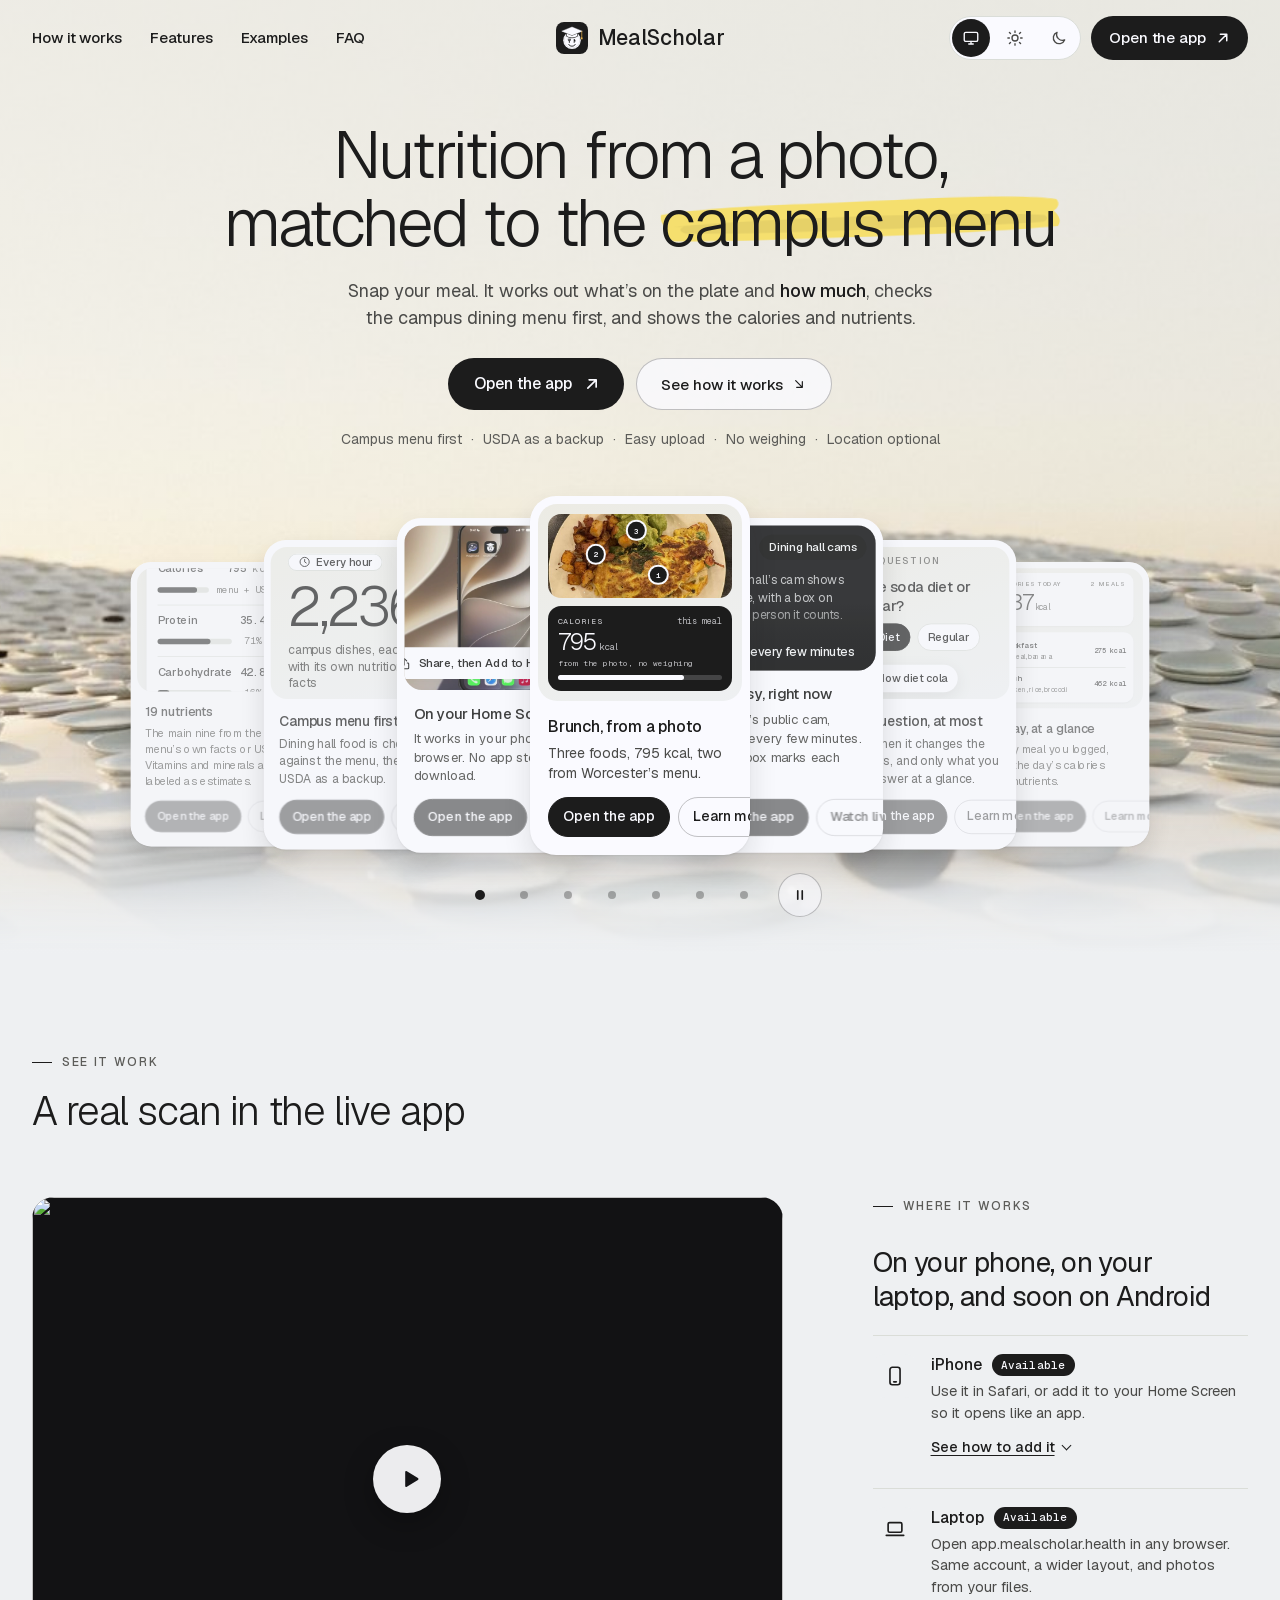
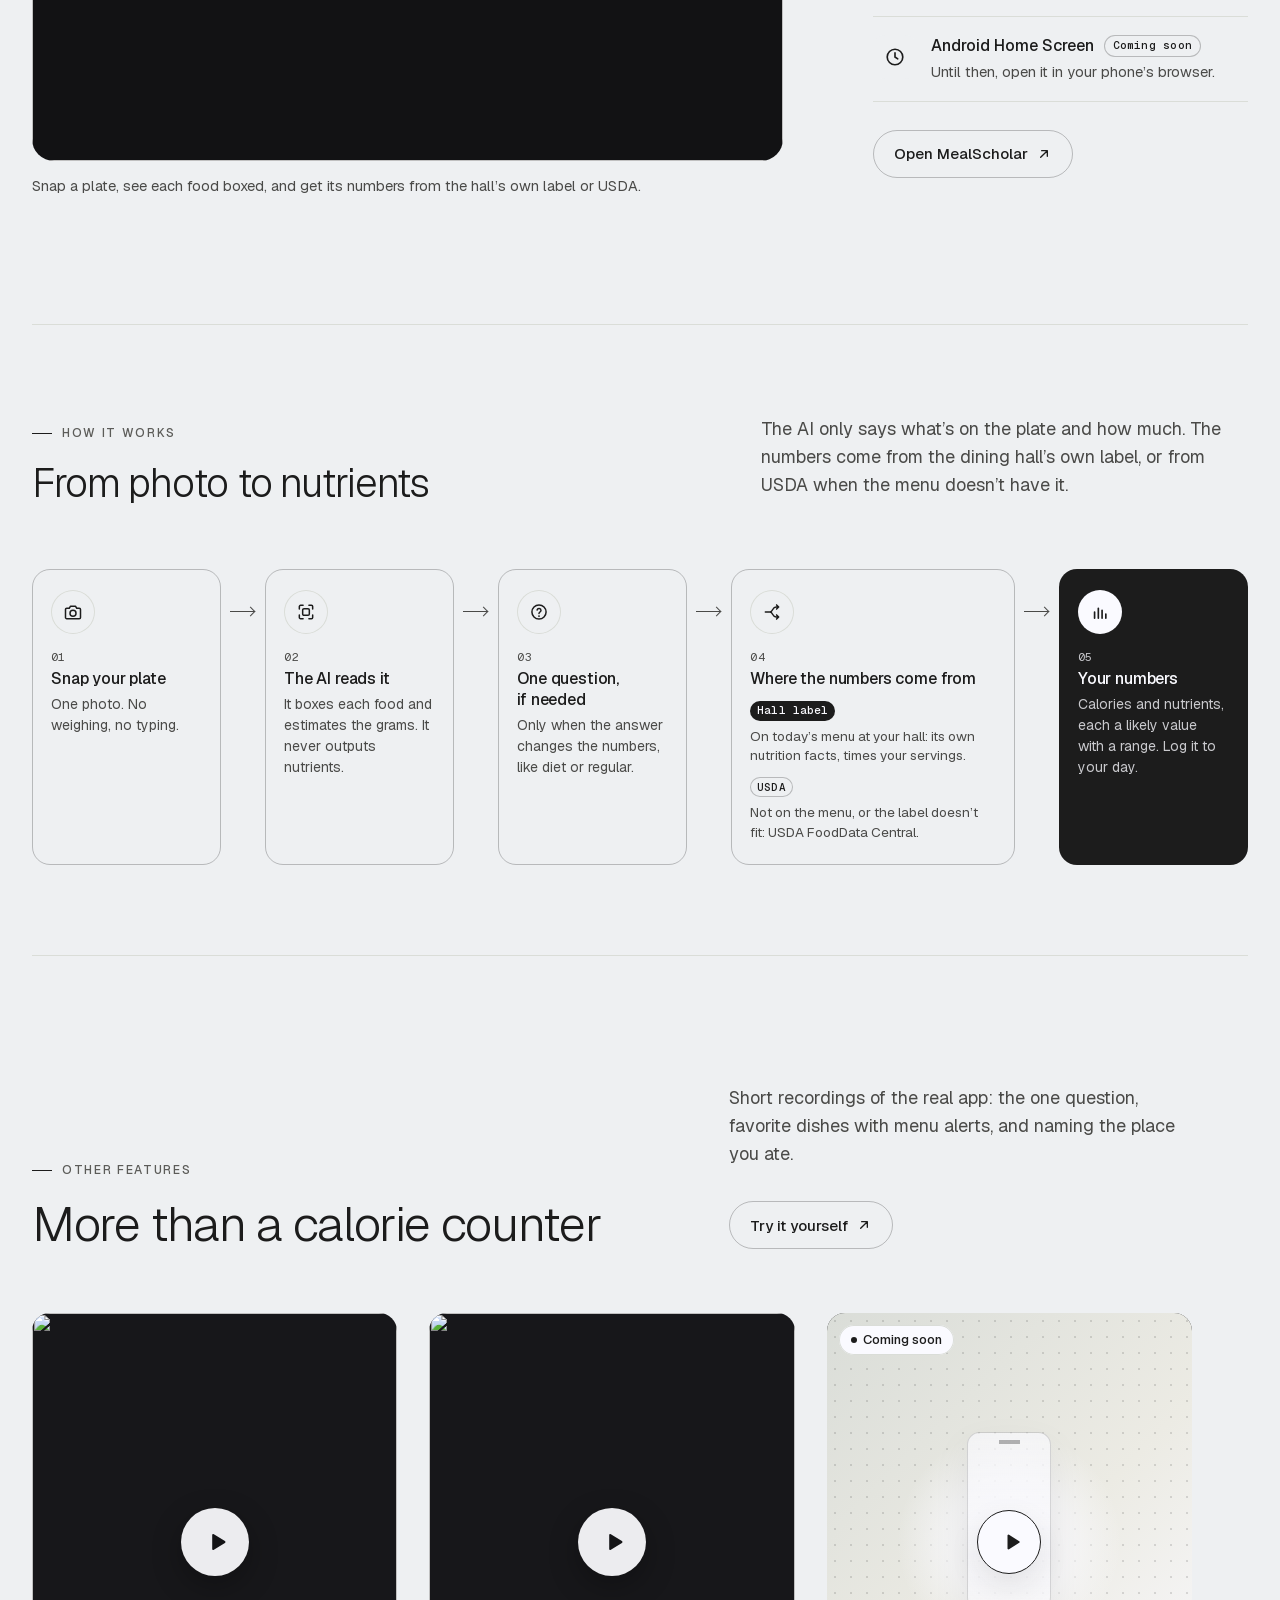
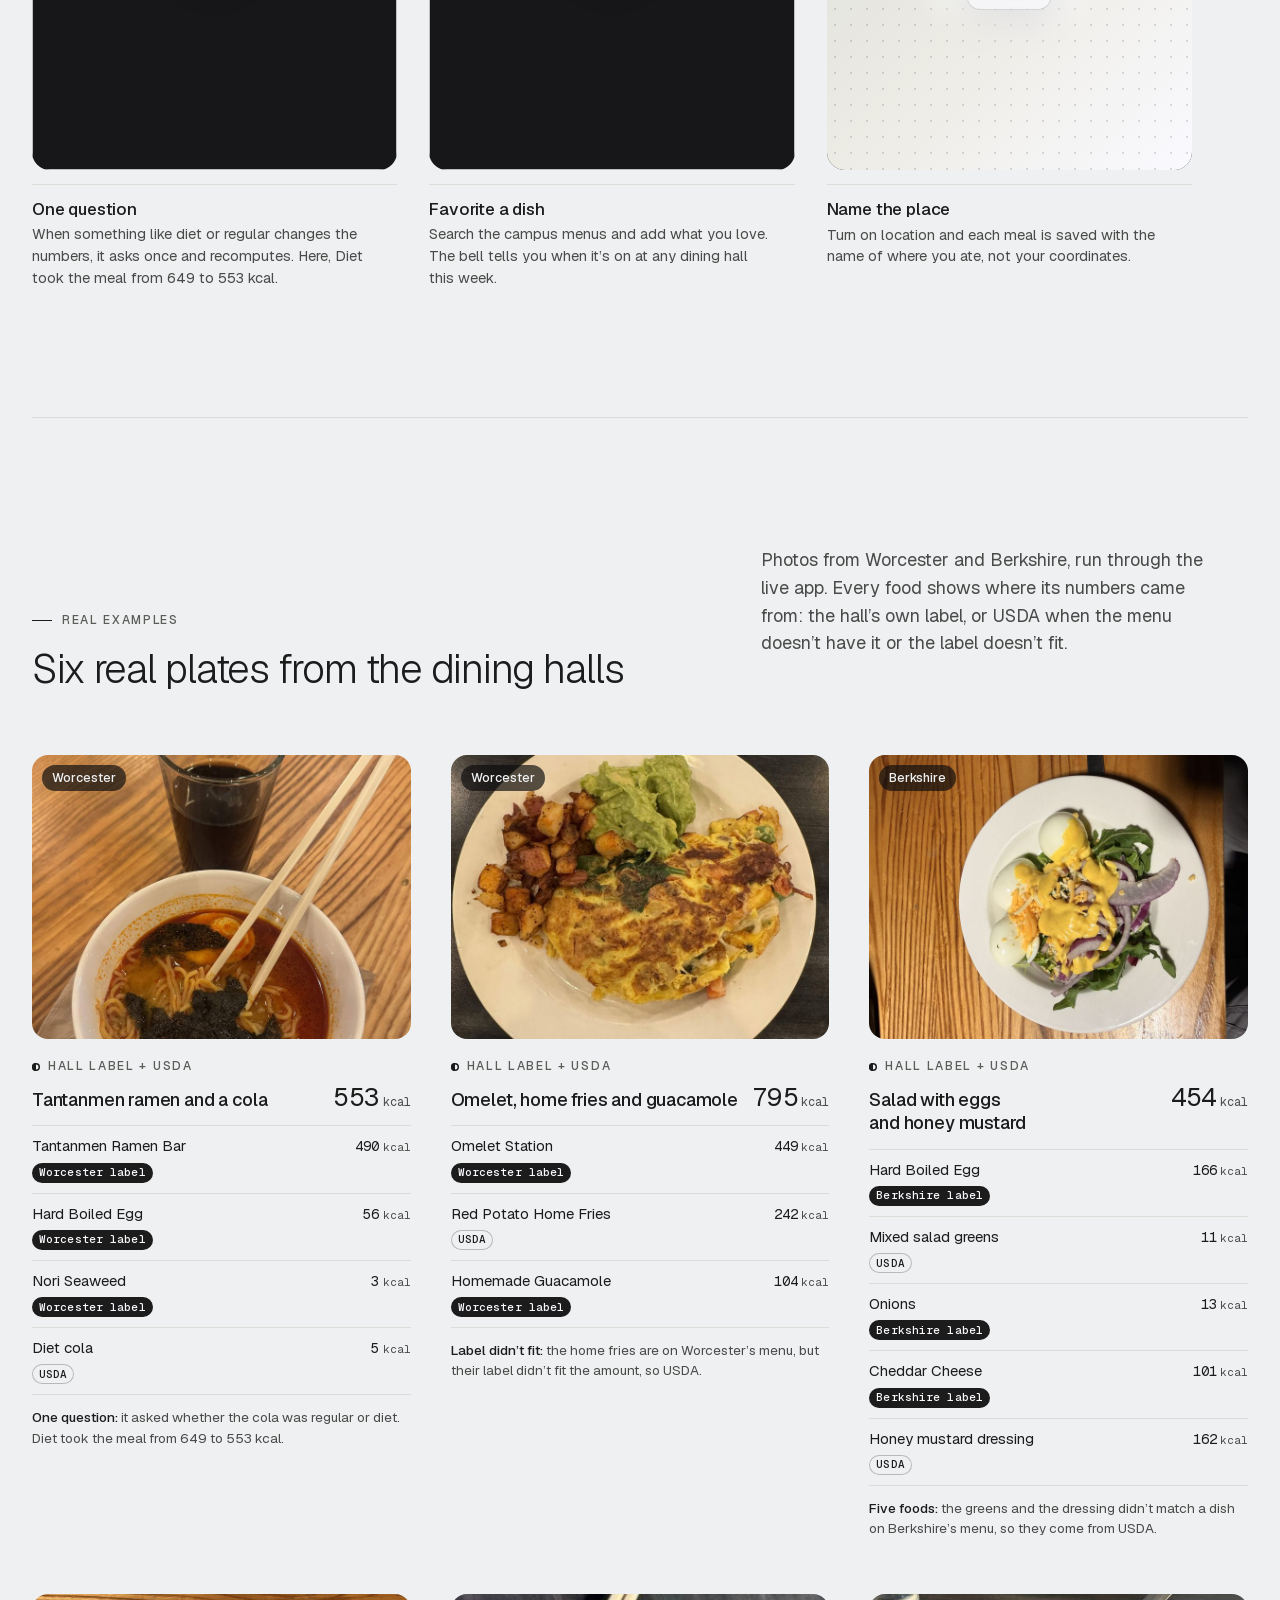
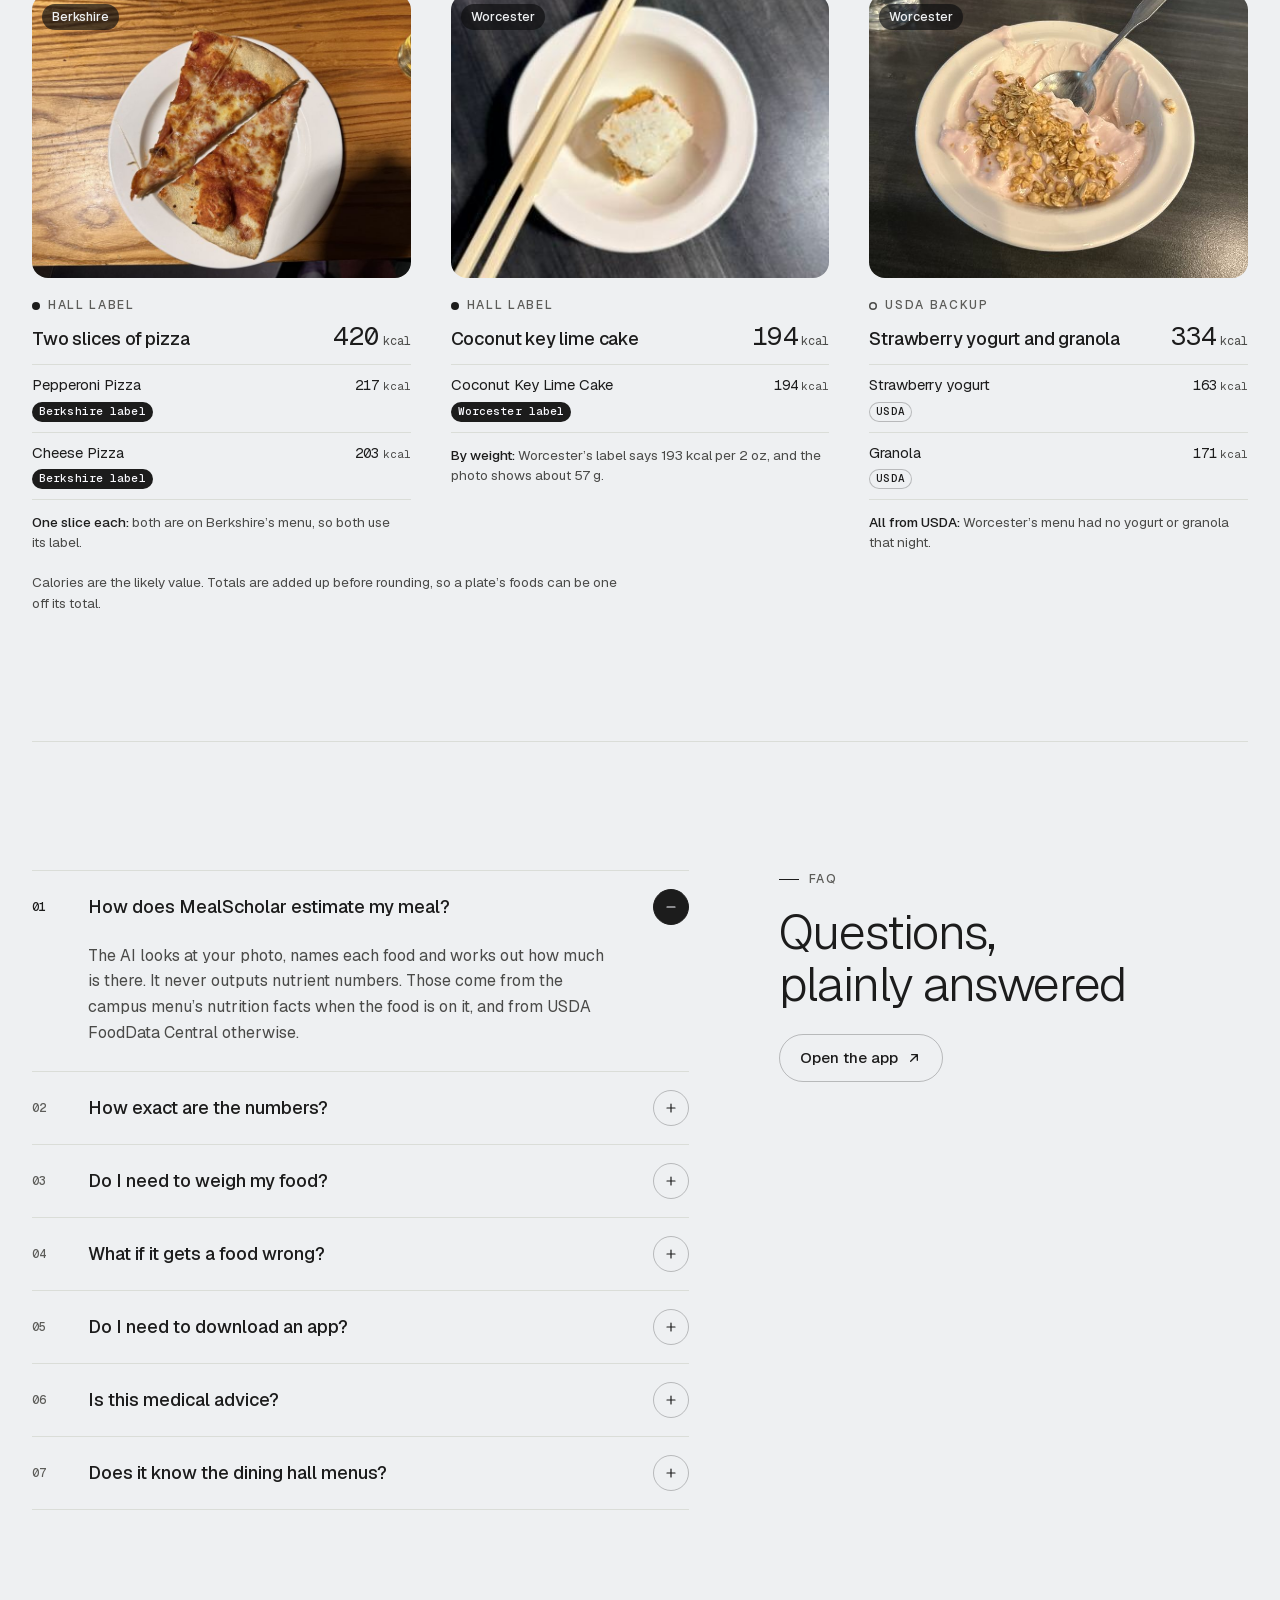
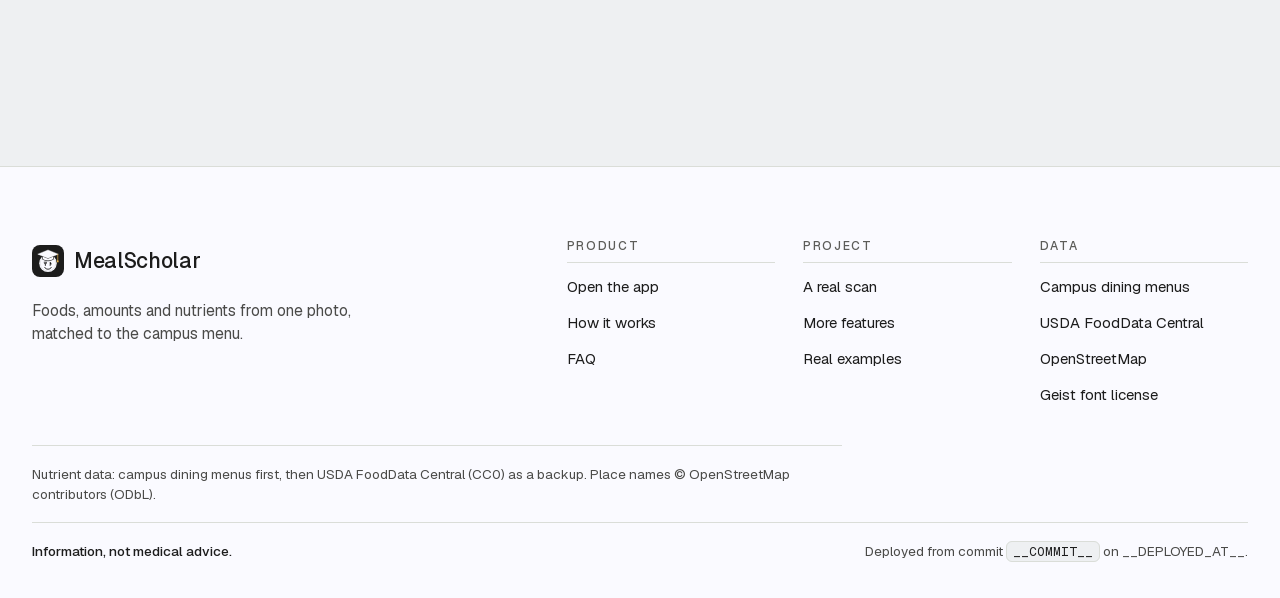
==== commit c9472228: "Landing: How it works as a small five-step flowchart Snap, the AI reads it, one question if needed, " ====
--- a/web/index.html
+++ b/web/index.html
@@ -61,6 +61,11 @@
   <symbol id="i-clock" viewBox="0 0 24 24"><circle cx="12" cy="12" r="8.5" fill="none" stroke="currentColor" stroke-width="1.8"/><path d="M12 7.5V12l3 2" fill="none" stroke="currentColor" stroke-width="1.8" stroke-linecap="round"/></symbol>
   <symbol id="i-phone" viewBox="0 0 24 24"><rect x="6.5" y="2.5" width="11" height="19" rx="2.6" fill="none" stroke="currentColor" stroke-width="1.8"/><path d="M10.6 18.4h2.8" fill="none" stroke="currentColor" stroke-width="1.8" stroke-linecap="round"/></symbol>
   <symbol id="i-laptop" viewBox="0 0 24 24"><rect x="4.5" y="5" width="15" height="10.5" rx="1.6" fill="none" stroke="currentColor" stroke-width="1.8"/><path d="M2.5 19h19" fill="none" stroke="currentColor" stroke-width="1.8" stroke-linecap="round"/></symbol>
+  <symbol id="i-camera" viewBox="0 0 24 24"><path d="M4.5 7.5h3l1.6-2.5h5.8l1.6 2.5h3A1.5 1.5 0 0 1 21 9v9.5a1.5 1.5 0 0 1-1.5 1.5h-15A1.5 1.5 0 0 1 3 18.5V9a1.5 1.5 0 0 1 1.5-1.5z" fill="none" stroke="currentColor" stroke-width="1.8" stroke-linejoin="round"/><circle cx="12" cy="13.5" r="3.6" fill="none" stroke="currentColor" stroke-width="1.8"/></symbol>
+  <symbol id="i-scan" viewBox="0 0 24 24"><path d="M4 8.5v-3A1.5 1.5 0 0 1 5.5 4h3M15.5 4h3A1.5 1.5 0 0 1 20 5.5v3M20 15.5v3a1.5 1.5 0 0 1-1.5 1.5h-3M8.5 20h-3A1.5 1.5 0 0 1 4 18.5v-3" fill="none" stroke="currentColor" stroke-width="1.8" stroke-linecap="round"/><rect x="8" y="8" width="8" height="8" rx="1.6" fill="none" stroke="currentColor" stroke-width="1.8"/></symbol>
+  <symbol id="i-question" viewBox="0 0 24 24"><circle cx="12" cy="12" r="8.5" fill="none" stroke="currentColor" stroke-width="1.8"/><path d="M9.7 9.6a2.4 2.4 0 0 1 4.7.6c0 1.6-2.4 2.1-2.4 3.6" fill="none" stroke="currentColor" stroke-width="1.8" stroke-linecap="round"/><circle cx="12" cy="16.9" r="1.1" fill="currentColor"/></symbol>
+  <symbol id="i-split" viewBox="0 0 24 24"><path d="M4 12h5.5c2 0 2.6-1.3 3.4-3S15 6 17 6h3M9.5 12c2 0 2.6 1.3 3.4 3s2.1 3 4.1 3h3M17.5 3.5 20 6l-2.5 2.5M17.5 15.5 20 18l-2.5 2.5" fill="none" stroke="currentColor" stroke-width="1.8" stroke-linecap="round" stroke-linejoin="round"/></symbol>
+  <symbol id="i-bars" viewBox="0 0 24 24"><path d="M5.5 19.5V12M10 19.5v-12M14.5 19.5V10M19 19.5v-5" fill="none" stroke="currentColor" stroke-width="2" stroke-linecap="round"/></symbol>
   <symbol id="mark" viewBox="0 0 512 512"><rect width="512" height="512" rx="128" fill="currentColor"/><circle cx="256" cy="292" r="140" fill="#FAFAFF"/><circle cx="256" cy="292" r="124" fill="none" stroke="currentColor" stroke-width="8" stroke-opacity=".18"/><g fill="currentColor" stroke="currentColor" stroke-linejoin="round" stroke-linecap="round"><path d="M176 174v52q80 44 160 0v-52Z" stroke-width="20"/><path d="M256 80 420 146 256 212 92 146Z" stroke-width="20"/><path d="M197 272v18c0 9 8 16 17 16s17-7 17-16v-18m-17 0v58" fill="none" stroke-width="12"/><path d="M287 266c16 8 26 24 26 40 0 3-3 6-6 6h-11v18a6 6 0 0 1-12 0V270q0-6 3-4Z" stroke="none"/><path d="M204 360C216 398 296 398 308 360" fill="none" stroke-width="14"/><path d="M412 148v100" fill="none" stroke-width="28"/><path d="M405 244h14l7 25q1 6-5 6h-18q-6 0-5-6Z" stroke-width="12"/></g><path d="M176 174v52q80 44 160 0v-52Z" fill="#FAFAFF"/><path d="M256 80 420 146 256 212 92 146Z" fill="currentColor" stroke="currentColor" stroke-width="16" stroke-linejoin="round"/><path d="M256 80 420 146 256 212 92 146Z" fill="#FAFAFF" stroke="#FAFAFF" stroke-width="6" stroke-linejoin="round"/><path d="M412 148v100" fill="none" stroke="#E9B44C" stroke-width="11" stroke-linecap="round"/><path d="M405 244h14l7 25q1 6-5 6h-18q-6 0-5-6Z" fill="#E9B44C" stroke="#E9B44C" stroke-width="2" stroke-linejoin="round"/></symbol>
   <symbol id="plate" viewBox="0 0 320 200">
     <rect width="320" height="200" fill="url(#g-table)"/>
@@ -357,94 +362,58 @@
     </div>
   </section>
 
-  <!-- How it works -->
+  <!-- How it works: the pipeline as a small flowchart. The AI only reads the plate; the numbers
+       come from the hall's own label or USDA, by plain arithmetic. -->
   <section class="section" id="how" aria-labelledby="how-title">
     <div class="section-head section-head--split">
       <div>
         <p class="eyebrow">How it works</p>
-        <h2 id="how-title" class="h2">From photo to nutrients</h2>
-      </div>
-      <p class="section-sub">Five steps, shown with a real brunch photo.</p>
-    </div>
-    <ol class="steps">
-      <li class="step">
-        <div class="step__text">
-          <span class="step__num">01</span>
-          <h3>Snap your meal</h3>
-          <p>Take a photo of your plate. That’s all you do.</p>
-        </div>
-        <div class="mock" role="img" aria-label="Camera screen with a real photo: an omelet with home fries and guacamole on a white plate, and a button to take or choose a photo.">
-          <div class="vf">
-            <img src="img/meal-omelette-640.jpg" srcset="img/meal-omelette-640.jpg 640w, img/meal-omelette-1280.jpg 1280w" sizes="(max-width: 899px) 92vw, 640px" width="640" height="400" alt="" loading="lazy" decoding="async" style="position:absolute;inset:0;width:100%;height:100%;object-fit:cover">
-            <i class="vf__c vf__c--tl"></i><i class="vf__c vf__c--tr"></i><i class="vf__c vf__c--bl"></i><i class="vf__c vf__c--br"></i>
-          </div>
-          <div class="mini mini--bar">
-            <span class="shutter"></span>
-            <span class="mini__stack"><b>Take or choose a photo</b><small>No weighing</small></span>
-          </div>
+        <h2 id="how-title" class="h2 h2--sm">From photo to nutrients</h2>
+      </div>
+      <p class="section-sub">The AI only says what’s on the plate and how much. The numbers come from the dining hall’s own label, or from USDA when the menu doesn’t have it.</p>
+    </div>
+    <ol class="flow">
+      <li class="flow__step">
+        <span class="flow__icon" aria-hidden="true"><svg><use href="#i-camera"/></svg></span>
+        <div class="flow__body">
+          <p class="flow__n">01</p>
+          <h3 class="flow__t">Snap your plate</h3>
+          <p class="flow__d">One photo. No weighing, no typing.</p>
         </div>
       </li>
-      <li class="step">
-        <div class="step__text">
-          <span class="step__num">02</span>
-          <h3>Foods and how much</h3>
-          <p>The AI names each food and works out how much is there, sized against the plate. No weighing.</p>
-        </div>
-        <div class="mock" role="img" aria-label="3 foods found: Omelet Station, about 210 grams, from Worcester's menu; Red Potato Home Fries, about 100 grams, from USDA because the menu's label didn't fit the amount; Homemade Guacamole, about 80 grams, from Worcester's menu. Sized against the dinner plate.">
-          <div class="mini mini--foods">
-            <div class="ml-head"><span>3 foods found</span><span>grams, from the photo</span></div>
-            <div class="ml-row"><span class="pin">1</span><span class="ml-n">Omelet Station<span class="src">Worcester menu</span></span><span class="ml-g">about <b>210</b> g</span><span class="band band--f1"></span></div>
-            <div class="ml-row"><span class="pin">2</span><span class="ml-n">Red Potato Home Fries<span class="src src--usda">USDA</span></span><span class="ml-g">about <b>100</b> g</span><span class="band band--f2"></span></div>
-            <div class="ml-row"><span class="pin">3</span><span class="ml-n">Homemade Guacamole<span class="src">Worcester menu</span></span><span class="ml-g">about <b>80</b> g</span><span class="band band--f3"></span></div>
-            <p class="ml-note">Sized against the dinner plate. The home fries are on the menu, but their label didn’t fit the amount, so USDA.</p>
-          </div>
+      <li class="flow__step">
+        <span class="flow__icon" aria-hidden="true"><svg><use href="#i-scan"/></svg></span>
+        <div class="flow__body">
+          <p class="flow__n">02</p>
+          <h3 class="flow__t">The AI reads it</h3>
+          <p class="flow__d">It boxes each food and estimates the grams. It never outputs nutrients.</p>
         </div>
       </li>
-      <li class="step">
-        <div class="step__text">
-          <span class="step__num">03</span>
-          <h3>One question, if needed</h3>
-          <p>Only when the answer changes the numbers and you can tell at a glance: usually a drink, like diet or regular, sometimes which of two dishes it is. Never how it was cooked. This plate needed none.</p>
-        </div>
-        <div class="mock" role="img" aria-label="The question step for this photo: none was needed, because nothing that changes the numbers was unclear.">
-          <div class="mini mini--q">
-            <span class="mini__label">One question</span>
-            <span class="mini__q">None needed for this plate.</span>
-            <span class="opts"><span class="opt opt--on"><svg><use href="#i-check"/></svg>Everything was clear</span></span>
-          </div>
-          <div class="toast"><svg><use href="#i-check"/></svg>Ready to log</div>
+      <li class="flow__step">
+        <span class="flow__icon" aria-hidden="true"><svg><use href="#i-question"/></svg></span>
+        <div class="flow__body">
+          <p class="flow__n">03</p>
+          <h3 class="flow__t">One question, if needed</h3>
+          <p class="flow__d">Only when the answer changes the numbers, like diet or regular.</p>
         </div>
       </li>
-      <li class="step step--wide">
-        <div class="step__text">
-          <span class="step__num">04</span>
-          <h3>Nutrients from the menu’s own facts</h3>
-          <p>If the food is on today’s campus menu, the nutrients come from the dining hall’s own nutrition facts. If it isn’t, or its label doesn’t fit what’s on the plate, they come from USDA FoodData Central. The AI never outputs nutrient numbers.</p>
-          <span class="dot-chip">Campus menu first&nbsp;· USDA as a backup</span>
-        </div>
-        <div class="mock mock--side" role="img" aria-label="Nutrients for this brunch: calories 795 kcal. Protein 35.4 grams, 71 percent of the Daily Value. Carbohydrate 42.8 grams, 16 percent. Worked example from Worcester's own label: the Omelet Station is 303 kcal per 5 ounce serving, and 210 grams is about 1.48 servings, so 449 kcal.">
-          <div class="mini mini--nutr">
-            <div class="mini__head"><span class="mini__label">Nutrients</span><span class="mini__label">Brunch</span></div>
-            <div class="nrow"><span class="nrow__nm">Calories</span><span class="nrow__v"><b>795</b> kcal</span><span class="band band--kcal"></span><small class="nrow__r">menu + USDA</small></div>
-            <div class="nrow"><span class="nrow__nm">Protein</span><span class="nrow__v"><b>35.4</b> g</span><span class="band band--prot"></span><small class="nrow__r">71% DV</small></div>
-            <div class="nrow"><span class="nrow__nm">Carbohydrate</span><span class="nrow__v"><b>42.8</b> g</span><span class="band band--carb"></span><small class="nrow__r">16% DV</small></div>
-          </div>
-          <div class="formula"><span class="formula__k">Omelet Station, Worcester’s label</span>210 g ÷ 5 oz serving × 303 kcal<b>= 449 kcal</b></div>
+      <li class="flow__step flow__step--split">
+        <span class="flow__icon" aria-hidden="true"><svg><use href="#i-split"/></svg></span>
+        <div class="flow__body">
+          <p class="flow__n">04</p>
+          <h3 class="flow__t">Where the numbers come from</h3>
+          <ul class="flow__paths">
+            <li><span class="src">Hall label</span><span>On today’s menu at your hall: its own nutrition facts, times your servings.</span></li>
+            <li><span class="src src--usda">USDA</span><span>Not on the menu, or the label doesn’t fit: USDA FoodData Central.</span></li>
+          </ul>
         </div>
       </li>
-      <li class="step step--fix">
-        <div class="step__text">
-          <span class="step__num">05</span>
-          <h3>Check it, log it</h3>
-          <p>If it got a food wrong, swap it with one tap. Then log it to your day.</p>
-        </div>
-        <div class="mock" role="img" aria-label="Check and log: Omelet Station, about 210 grams, estimated from the photo. It's on Worcester's menu, 303 kcal per 5 ounce serving, with a Swap button. Then Log to Today.">
-          <div class="mini mini--fix">
-            <div class="fx-head"><span class="pin">1</span><b>Omelet Station</b><span class="fx-chg"><span class="fx-new">~210 g</span></span></div>
-            <div class="fx-row"><span class="fx-k">Amount</span><span class="fx-food">About 210 g, estimated from the photo</span></div>
-            <div class="fx-row"><span class="fx-k">Match</span><span class="fx-food">On Worcester’s menu: Omelet Station, 303 kcal per 5 oz</span><span class="fx-swap">Swap</span></div>
-            <div class="fx-foot"><span class="fx-log">Log to Today</span><span class="fx-ok"><svg><use href="#i-check"/></svg>Added to today</span></div>
-          </div>
+      <li class="flow__step flow__step--out">
+        <span class="flow__icon" aria-hidden="true"><svg><use href="#i-bars"/></svg></span>
+        <div class="flow__body">
+          <p class="flow__n">05</p>
+          <h3 class="flow__t">Your numbers</h3>
+          <p class="flow__d">Calories and nutrients, each a likely value with a range. Log it to your day.</p>
         </div>
       </li>
     </ol>
@@ -898,6 +867,99 @@
       <span class="band band--kcal"></span>
     </div>
   </section>
+  <!-- How it works -->
+  <section class="section" id="how" aria-labelledby="how-title">
+    <div class="section-head section-head--split">
+      <div>
+        <p class="eyebrow">How it works</p>
+        <h2 id="how-title" class="h2">From photo to nutrients</h2>
+      </div>
+      <p class="section-sub">Five steps, shown with a real brunch photo.</p>
+    </div>
+    <ol class="steps">
+      <li class="step">
+        <div class="step__text">
+          <span class="step__num">01</span>
+          <h3>Snap your meal</h3>
+          <p>Take a photo of your plate. That’s all you do.</p>
+        </div>
+        <div class="mock" role="img" aria-label="Camera screen with a real photo: an omelet with home fries and guacamole on a white plate, and a button to take or choose a photo.">
+          <div class="vf">
+            <img src="img/meal-omelette-640.jpg" srcset="img/meal-omelette-640.jpg 640w, img/meal-omelette-1280.jpg 1280w" sizes="(max-width: 899px) 92vw, 640px" width="640" height="400" alt="" loading="lazy" decoding="async" style="position:absolute;inset:0;width:100%;height:100%;object-fit:cover">
+            <i class="vf__c vf__c--tl"></i><i class="vf__c vf__c--tr"></i><i class="vf__c vf__c--bl"></i><i class="vf__c vf__c--br"></i>
+          </div>
+          <div class="mini mini--bar">
+            <span class="shutter"></span>
+            <span class="mini__stack"><b>Take or choose a photo</b><small>No weighing</small></span>
+          </div>
+        </div>
+      </li>
+      <li class="step">
+        <div class="step__text">
+          <span class="step__num">02</span>
+          <h3>Foods and how much</h3>
+          <p>The AI names each food and works out how much is there, sized against the plate. No weighing.</p>
+        </div>
+        <div class="mock" role="img" aria-label="3 foods found: Omelet Station, about 210 grams, from Worcester's menu; Red Potato Home Fries, about 100 grams, from USDA because the menu's label didn't fit the amount; Homemade Guacamole, about 80 grams, from Worcester's menu. Sized against the dinner plate.">
+          <div class="mini mini--foods">
+            <div class="ml-head"><span>3 foods found</span><span>grams, from the photo</span></div>
+            <div class="ml-row"><span class="pin">1</span><span class="ml-n">Omelet Station<span class="src">Worcester menu</span></span><span class="ml-g">about <b>210</b> g</span><span class="band band--f1"></span></div>
+            <div class="ml-row"><span class="pin">2</span><span class="ml-n">Red Potato Home Fries<span class="src src--usda">USDA</span></span><span class="ml-g">about <b>100</b> g</span><span class="band band--f2"></span></div>
+            <div class="ml-row"><span class="pin">3</span><span class="ml-n">Homemade Guacamole<span class="src">Worcester menu</span></span><span class="ml-g">about <b>80</b> g</span><span class="band band--f3"></span></div>
+            <p class="ml-note">Sized against the dinner plate. The home fries are on the menu, but their label didn’t fit the amount, so USDA.</p>
+          </div>
+        </div>
+      </li>
+      <li class="step">
+        <div class="step__text">
+          <span class="step__num">03</span>
+          <h3>One question, if needed</h3>
+          <p>Only when the answer changes the numbers and you can tell at a glance: usually a drink, like diet or regular, sometimes which of two dishes it is. Never how it was cooked. This plate needed none.</p>
+        </div>
+        <div class="mock" role="img" aria-label="The question step for this photo: none was needed, because nothing that changes the numbers was unclear.">
+          <div class="mini mini--q">
+            <span class="mini__label">One question</span>
+            <span class="mini__q">None needed for this plate.</span>
+            <span class="opts"><span class="opt opt--on"><svg><use href="#i-check"/></svg>Everything was clear</span></span>
+          </div>
+          <div class="toast"><svg><use href="#i-check"/></svg>Ready to log</div>
+        </div>
+      </li>
+      <li class="step step--wide">
+        <div class="step__text">
+          <span class="step__num">04</span>
+          <h3>Nutrients from the menu’s own facts</h3>
+          <p>If the food is on today’s campus menu, the nutrients come from the dining hall’s own nutrition facts. If it isn’t, or its label doesn’t fit what’s on the plate, they come from USDA FoodData Central. The AI never outputs nutrient numbers.</p>
+          <span class="dot-chip">Campus menu first&nbsp;· USDA as a backup</span>
+        </div>
+        <div class="mock mock--side" role="img" aria-label="Nutrients for this brunch: calories 795 kcal. Protein 35.4 grams, 71 percent of the Daily Value. Carbohydrate 42.8 grams, 16 percent. Worked example from Worcester's own label: the Omelet Station is 303 kcal per 5 ounce serving, and 210 grams is about 1.48 servings, so 449 kcal.">
+          <div class="mini mini--nutr">
+            <div class="mini__head"><span class="mini__label">Nutrients</span><span class="mini__label">Brunch</span></div>
+            <div class="nrow"><span class="nrow__nm">Calories</span><span class="nrow__v"><b>795</b> kcal</span><span class="band band--kcal"></span><small class="nrow__r">menu + USDA</small></div>
+            <div class="nrow"><span class="nrow__nm">Protein</span><span class="nrow__v"><b>35.4</b> g</span><span class="band band--prot"></span><small class="nrow__r">71% DV</small></div>
+            <div class="nrow"><span class="nrow__nm">Carbohydrate</span><span class="nrow__v"><b>42.8</b> g</span><span class="band band--carb"></span><small class="nrow__r">16% DV</small></div>
+          </div>
+          <div class="formula"><span class="formula__k">Omelet Station, Worcester’s label</span>210 g ÷ 5 oz serving × 303 kcal<b>= 449 kcal</b></div>
+        </div>
+      </li>
+      <li class="step step--fix">
+        <div class="step__text">
+          <span class="step__num">05</span>
+          <h3>Check it, log it</h3>
+          <p>If it got a food wrong, swap it with one tap. Then log it to your day.</p>
+        </div>
+        <div class="mock" role="img" aria-label="Check and log: Omelet Station, about 210 grams, estimated from the photo. It's on Worcester's menu, 303 kcal per 5 ounce serving, with a Swap button. Then Log to Today.">
+          <div class="mini mini--fix">
+            <div class="fx-head"><span class="pin">1</span><b>Omelet Station</b><span class="fx-chg"><span class="fx-new">~210 g</span></span></div>
+            <div class="fx-row"><span class="fx-k">Amount</span><span class="fx-food">About 210 g, estimated from the photo</span></div>
+            <div class="fx-row"><span class="fx-k">Match</span><span class="fx-food">On Worcester’s menu: Omelet Station, 303 kcal per 5 oz</span><span class="fx-swap">Swap</span></div>
+            <div class="fx-foot"><span class="fx-log">Log to Today</span><span class="fx-ok"><svg><use href="#i-check"/></svg>Added to today</span></div>
+          </div>
+        </div>
+      </li>
+    </ol>
+  </section>
+
   </template>
 
   </div>
--- a/web/styles.css
+++ b/web/styles.css
@@ -2181,3 +2181,32 @@
 @media (min-width: 900px) {
   #videos .section-head, #videos .gallery { max-width: 1160px; }
 }
+
+/* ---- How it works as a small flowchart. On phones and tablets a line runs down through the step
+   icons; from 1100px the five steps sit in one row with an arrow between each. Step 04 is the split,
+   the hall's label or USDA, with the same tags as the real plates; step 05, the output, is filled. */
+.flow { list-style: none; margin: 0; padding: 0; display: grid; max-width: 640px; }
+.flow__step { position: relative; display: grid; grid-template-columns: 44px minmax(0, 1fr); gap: 16px; padding-bottom: 24px; }
+.flow__step:last-child { padding-bottom: 0; }
+.flow__step:not(:last-child)::before { content: ""; position: absolute; top: 50px; bottom: 6px; left: 21.5px; width: 1px; background: var(--line-2); }
+.flow__icon { display: grid; place-items: center; width: 44px; height: 44px; border-radius: 50%; background: var(--surface-2); color: var(--ink); box-shadow: inset 0 0 0 1px var(--line); }
+.flow__icon svg { width: 20px; height: 20px; }
+.flow__step--out .flow__icon { background: var(--ink); color: var(--surface); box-shadow: none; }
+.flow__body { min-width: 0; padding-top: 3px; }
+.flow__n { font: 400 11.5px/1 var(--mono); letter-spacing: .04em; color: var(--ink-2); }
+.flow__t { margin-top: 7px; font-size: 16px; font-weight: 500; line-height: 1.3; letter-spacing: -0.01em; text-wrap: balance; }
+.flow__d { margin-top: 4px; font-size: 14px; line-height: 1.5; color: var(--ink-2); }
+.flow__paths { list-style: none; margin: 10px 0 0; padding: 0; display: grid; gap: 10px; }
+.flow__paths li { display: grid; grid-template-columns: 82px minmax(0, 1fr); align-items: start; gap: 10px; font-size: 13.5px; line-height: 1.45; color: var(--ink-2); }
+.flow__paths .src { justify-self: start; margin-top: 1px; }
+@media (min-width: 1100px) {
+  .flow { max-width: none; grid-template-columns: repeat(3, minmax(0, 1fr)) minmax(0, 1.5fr) minmax(0, 1fr); column-gap: 44px; }
+  .flow__step, .flow__step:last-child { grid-template-columns: minmax(0, 1fr); align-content: start; gap: 14px; padding: 20px 18px 22px; border: 1px solid var(--line-2); border-radius: 18px; }
+  .flow__step:not(:last-child)::before { top: 41px; bottom: auto; left: auto; right: -35px; width: 25px; height: 1.5px; background: var(--ink-2); }
+  .flow__step:not(:last-child)::after { content: ""; position: absolute; top: 38px; right: -34px; width: 7px; height: 7px; border-top: 1.5px solid var(--ink-2); border-right: 1.5px solid var(--ink-2); transform: rotate(45deg); }
+  .flow__paths li { grid-template-columns: minmax(0, 1fr); gap: 6px; }
+  .flow__step--out { border-color: var(--ink); background: var(--ink); color: var(--surface); }
+  .flow__step--out .flow__icon { background: var(--surface); color: var(--ink); }
+  .flow__step--out .flow__n, .flow__step--out .flow__d { color: inherit; opacity: .78; }
+}
+#how { padding-block: calc(var(--pad-y) * .7); }
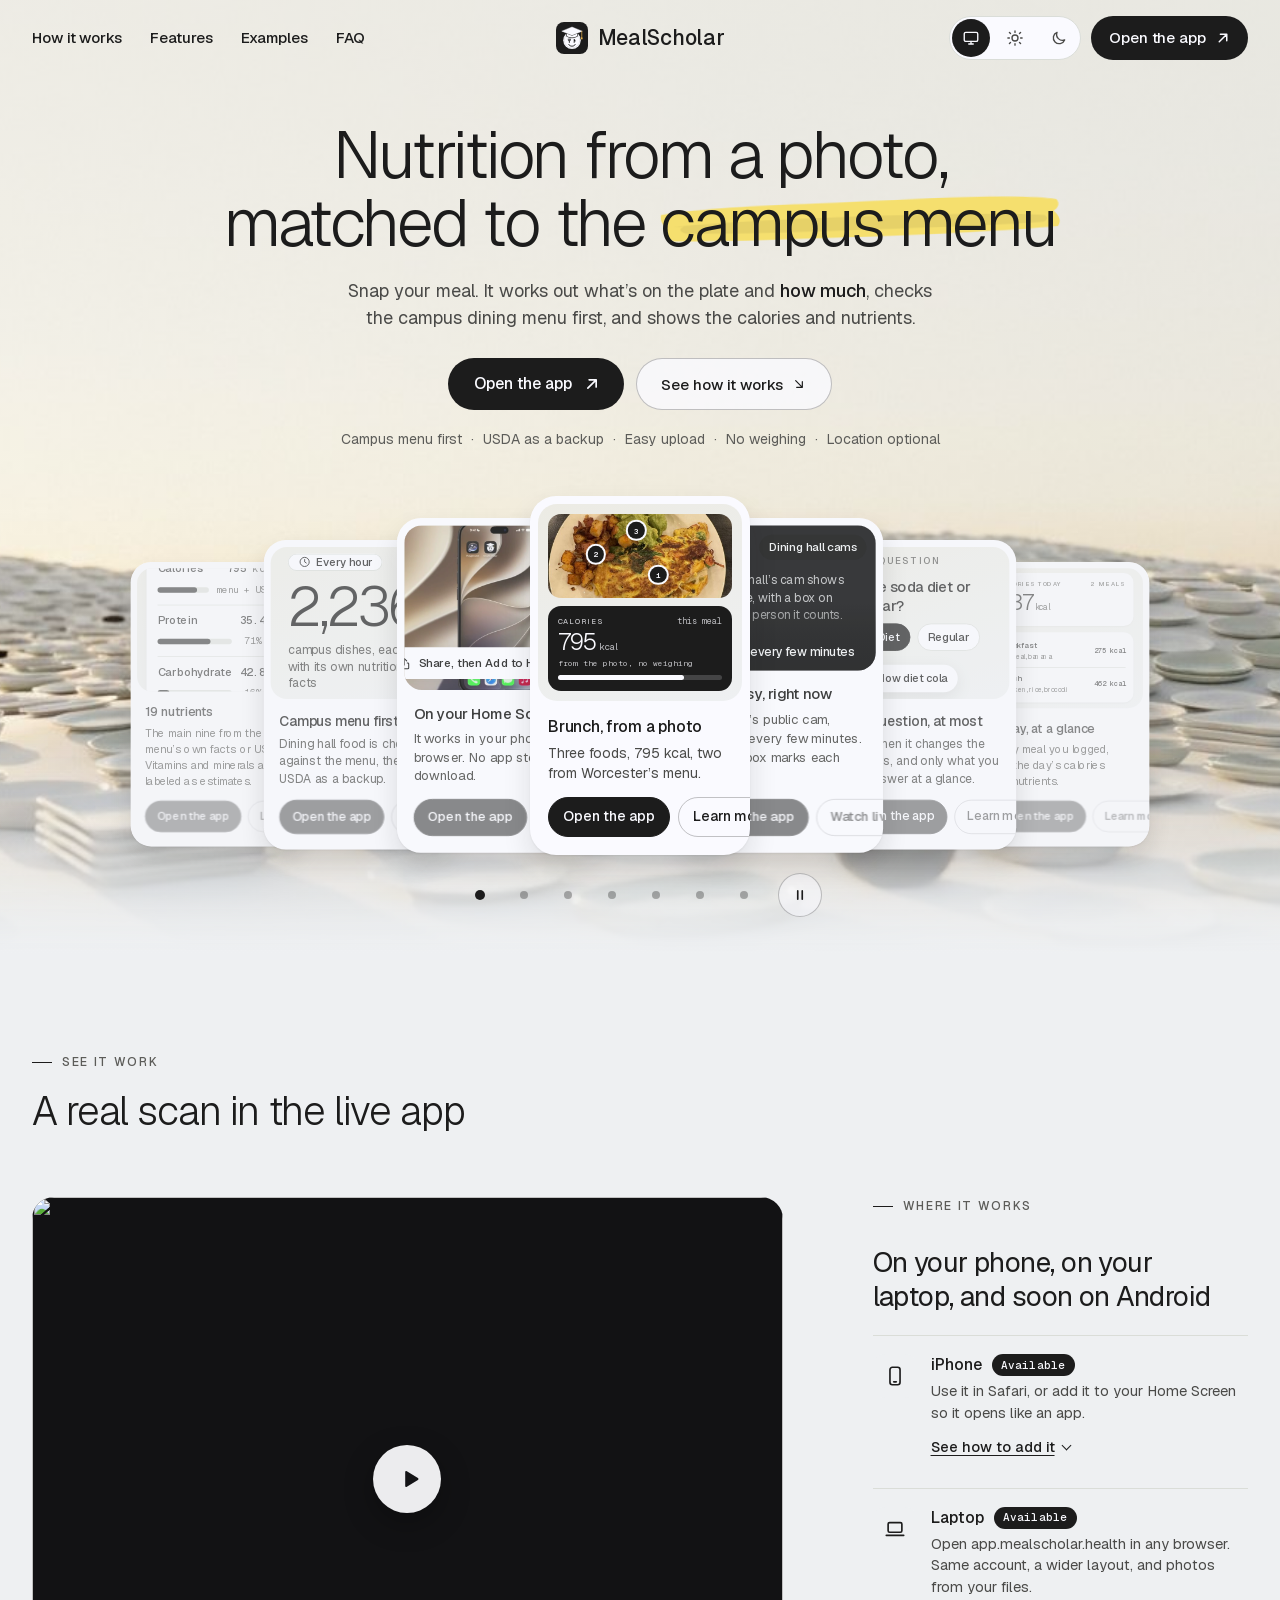
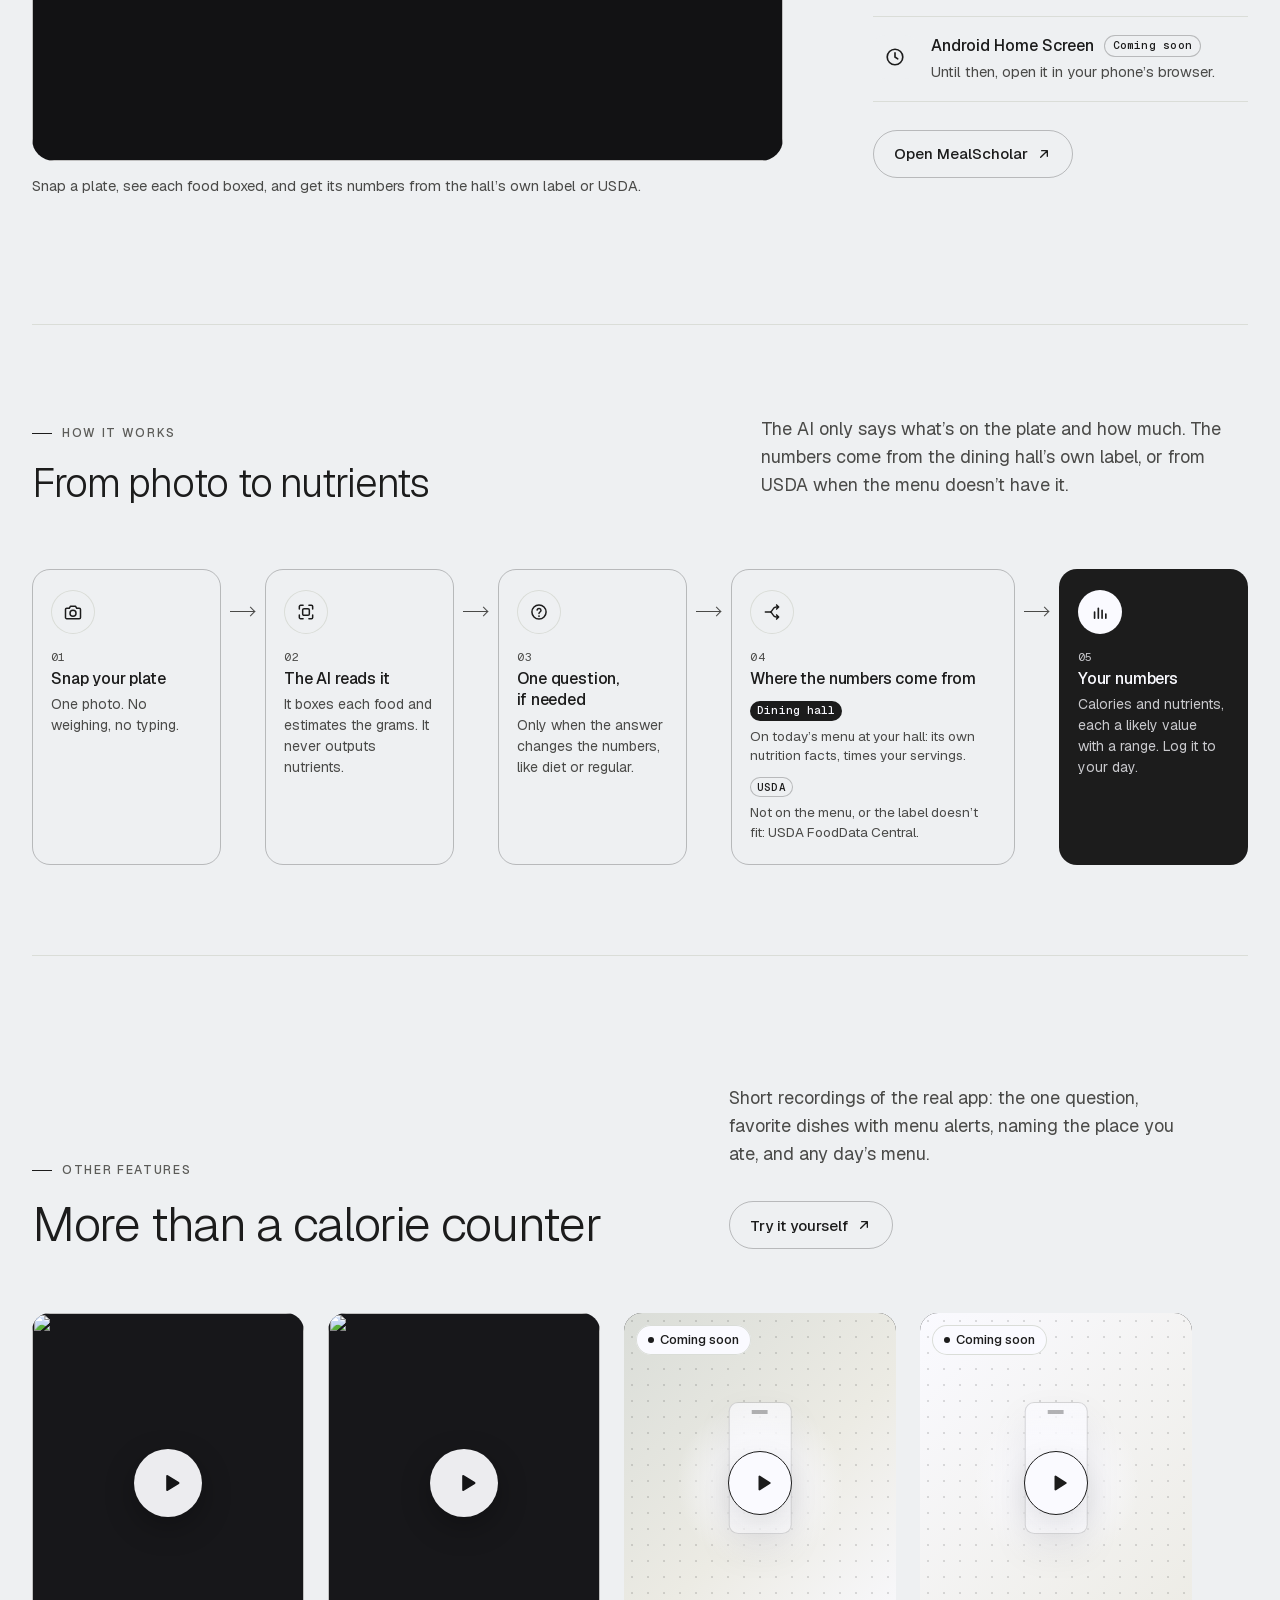
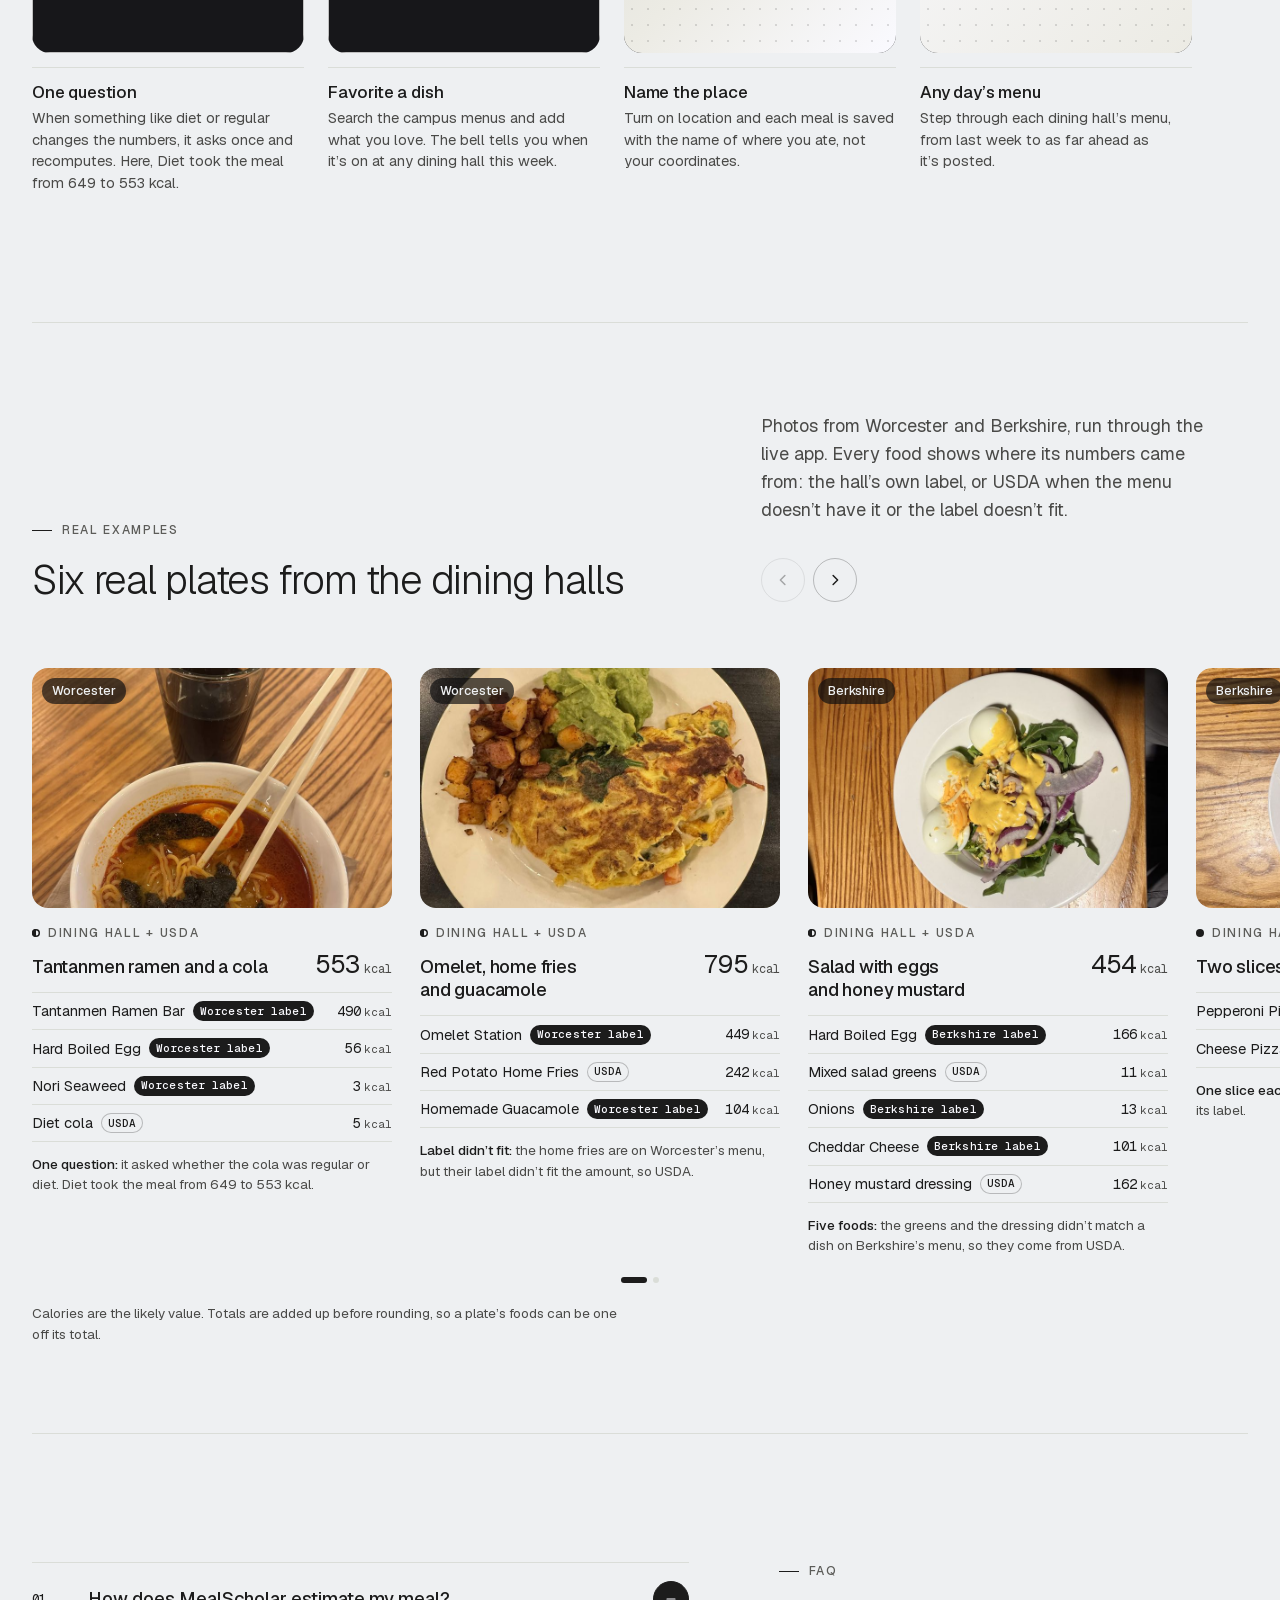
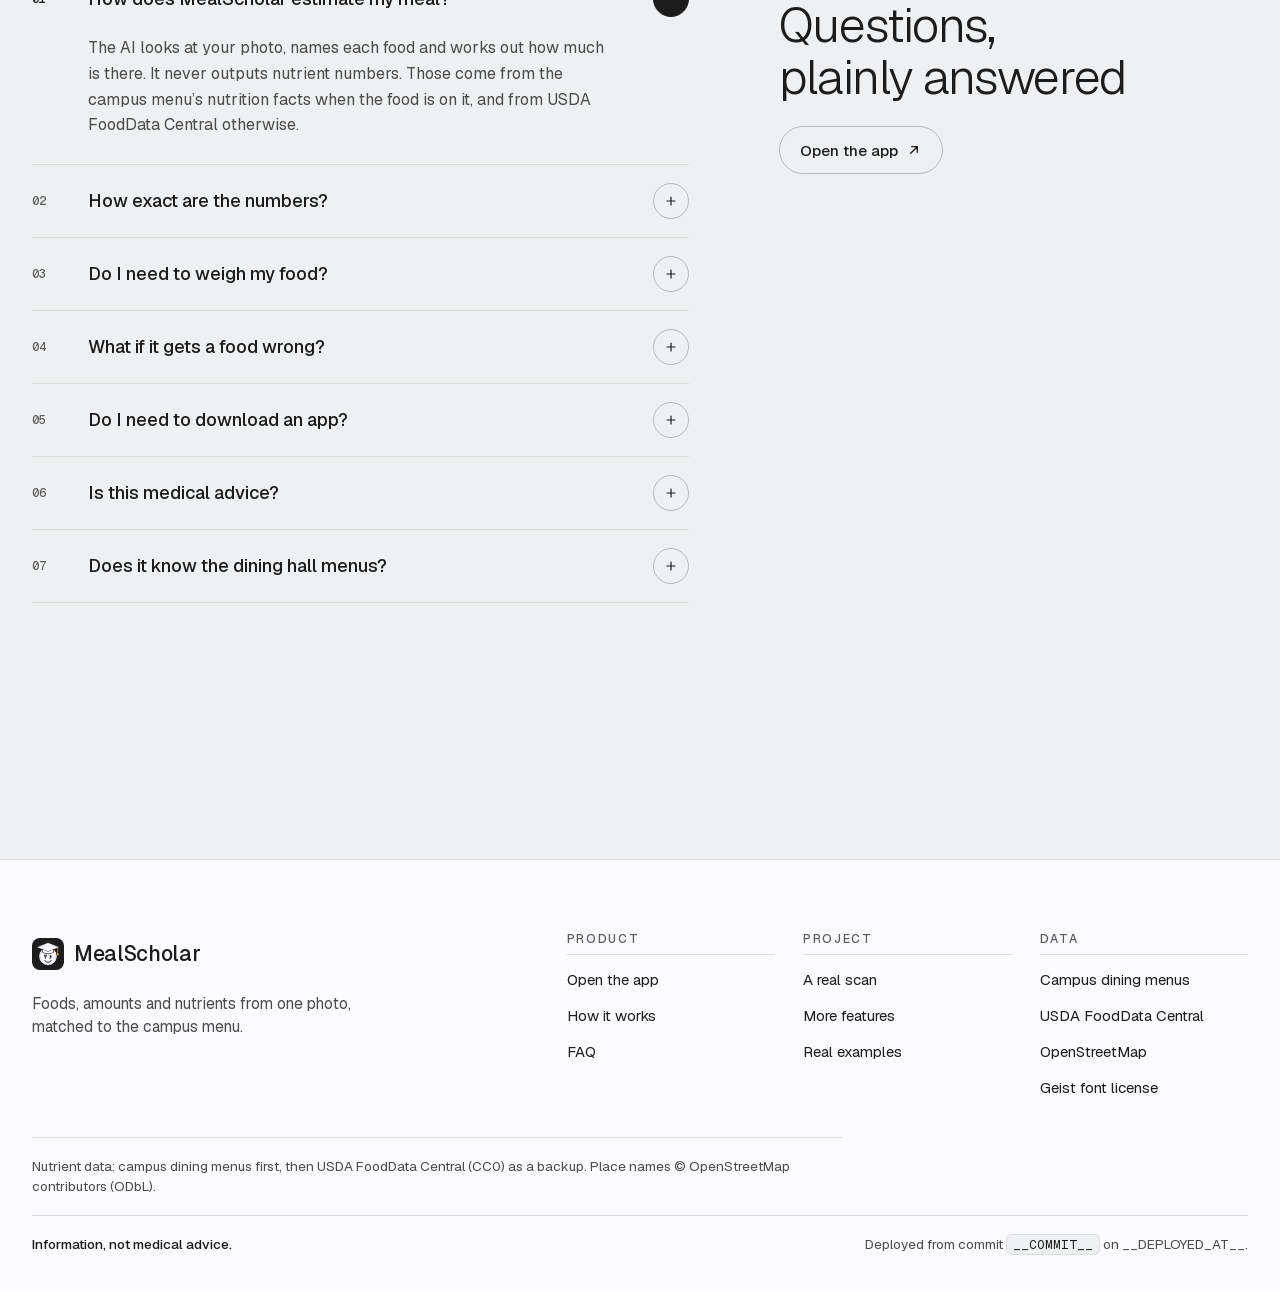
==== commit 900dc1cb: "Landing: delete unused styles and the plate symbol The old video rail (its cards and frames, and the" ====
--- a/web/index.html
+++ b/web/index.html
@@ -43,10 +43,6 @@
 <a class="skip" href="#main">Skip to content</a>
 
 <svg class="sprite" aria-hidden="true" focusable="false" width="0" height="0">
-  <defs>
-    <linearGradient id="g-table" x1="0" y1="0" x2="1" y2="1"><stop offset="0" stop-color="#ECEBE4"/><stop offset="1" stop-color="#DADDD8"/></linearGradient>
-    <radialGradient id="g-plate" cx=".42" cy=".36" r=".72"><stop offset="0" stop-color="#FAFAFF"/><stop offset=".78" stop-color="#FAFAFF"/><stop offset="1" stop-color="#EEF0F2"/></radialGradient>
-  </defs>
   <symbol id="i-arrow" viewBox="0 0 24 24"><path d="M7 17 17 7M8.5 7H17v8.5" fill="none" stroke="currentColor" stroke-width="2" stroke-linecap="round" stroke-linejoin="round"/></symbol>
   <symbol id="i-arrow-se" viewBox="0 0 24 24"><path d="M7 7l10 10M17 8.5V17H8.5" fill="none" stroke="currentColor" stroke-width="1.8" stroke-linecap="round" stroke-linejoin="round"/></symbol>
   <symbol id="i-play" viewBox="0 0 24 24"><path d="M8.5 5.6v12.8a1 1 0 0 0 1.53.85l10.2-6.4a1 1 0 0 0 0-1.7l-10.2-6.4a1 1 0 0 0-1.53.85z" fill="currentColor"/></symbol>
@@ -67,22 +63,6 @@
   <symbol id="i-split" viewBox="0 0 24 24"><path d="M4 12h5.5c2 0 2.6-1.3 3.4-3S15 6 17 6h3M9.5 12c2 0 2.6 1.3 3.4 3s2.1 3 4.1 3h3M17.5 3.5 20 6l-2.5 2.5M17.5 15.5 20 18l-2.5 2.5" fill="none" stroke="currentColor" stroke-width="1.8" stroke-linecap="round" stroke-linejoin="round"/></symbol>
   <symbol id="i-bars" viewBox="0 0 24 24"><path d="M5.5 19.5V12M10 19.5v-12M14.5 19.5V10M19 19.5v-5" fill="none" stroke="currentColor" stroke-width="2" stroke-linecap="round"/></symbol>
   <symbol id="mark" viewBox="0 0 512 512"><rect width="512" height="512" rx="128" fill="currentColor"/><circle cx="256" cy="292" r="140" fill="#FAFAFF"/><circle cx="256" cy="292" r="124" fill="none" stroke="currentColor" stroke-width="8" stroke-opacity=".18"/><g fill="currentColor" stroke="currentColor" stroke-linejoin="round" stroke-linecap="round"><path d="M176 174v52q80 44 160 0v-52Z" stroke-width="20"/><path d="M256 80 420 146 256 212 92 146Z" stroke-width="20"/><path d="M197 272v18c0 9 8 16 17 16s17-7 17-16v-18m-17 0v58" fill="none" stroke-width="12"/><path d="M287 266c16 8 26 24 26 40 0 3-3 6-6 6h-11v18a6 6 0 0 1-12 0V270q0-6 3-4Z" stroke="none"/><path d="M204 360C216 398 296 398 308 360" fill="none" stroke-width="14"/><path d="M412 148v100" fill="none" stroke-width="28"/><path d="M405 244h14l7 25q1 6-5 6h-18q-6 0-5-6Z" stroke-width="12"/></g><path d="M176 174v52q80 44 160 0v-52Z" fill="#FAFAFF"/><path d="M256 80 420 146 256 212 92 146Z" fill="currentColor" stroke="currentColor" stroke-width="16" stroke-linejoin="round"/><path d="M256 80 420 146 256 212 92 146Z" fill="#FAFAFF" stroke="#FAFAFF" stroke-width="6" stroke-linejoin="round"/><path d="M412 148v100" fill="none" stroke="#E9B44C" stroke-width="11" stroke-linecap="round"/><path d="M405 244h14l7 25q1 6-5 6h-18q-6 0-5-6Z" fill="#E9B44C" stroke="#E9B44C" stroke-width="2" stroke-linejoin="round"/></symbol>
-  <symbol id="plate" viewBox="0 0 320 200">
-    <rect width="320" height="200" fill="url(#g-table)"/>
-    <ellipse cx="167" cy="109" rx="91" ry="87" fill="#1C1C1C" opacity=".08"/>
-    <circle cx="160" cy="100" r="88" fill="url(#g-plate)"/>
-    <circle cx="160" cy="100" r="67" fill="none" stroke="#DADDD8" stroke-width="1.5"/>
-    <path d="M92 113c-3-22 15-38 36-37 19 1 32 14 32 31 0 19-15 31-35 31-17 0-31-9-33-25z" fill="#ECEBE4" stroke="#DADDD8" stroke-width="1.5"/>
-    <path d="M108 97l6 2M136 95l6 1M129 106l6-1M104 123l6 1M136 123l6 2M124 135h6M142 135l4-3" stroke="#DADDD8" stroke-width="2.6" stroke-linecap="round"/>
-    <path d="M122 89l5-2M114 109l5 3M144 109l4 4M120 121l5-2M150 99l3 4M110 137l5-2M100 109l4 2" stroke="#FAFAFF" stroke-width="2.6" stroke-linecap="round"/>
-    <path d="M154 84c-3-17 12-32 34-37 22-4 40 3 42 16 2 13-12 24-32 30-22 5-41 5-44-9z" fill="#DADDD8" stroke="#1C1C1C" stroke-opacity=".22" stroke-width="1.5"/>
-    <path d="M157 74l8-5M158 85l8-5M172 66l8-5M173 78l8-5M174 89l7-4M188 60l8-5M189 72l8-5M190 84l8-5M204 60l8-5M205 72l8-5M220 62l6-4M221 72l6-4" stroke="#1C1C1C" stroke-opacity=".34" stroke-width="2.4" stroke-linecap="round"/>
-    <path d="M168 56c-2 12-1 24 2 35M184 49c-2 15-1 30 2 44M200 48c-2 14-1 29 2 42M216 53c-1 11 0 21 2 30" fill="none" stroke="#FAFAFF" stroke-width="2.6" stroke-linecap="round"/>
-    <path d="M192 152l7-16M207 154l1-18M223 148l-6-16" stroke="#1C1C1C" stroke-opacity=".2" stroke-width="7" stroke-linecap="round"/>
-    <g fill="#1C1C1C" fill-opacity=".56" stroke="#FAFAFF" stroke-width="1.6"><circle cx="186" cy="134" r="8"/><circle cx="196" cy="129" r="11"/><circle cx="205" cy="122" r="9"/><circle cx="221" cy="124" r="8"/><circle cx="211" cy="131" r="11"/><circle cx="230" cy="131" r="8"/><circle cx="220" cy="136" r="9"/></g>
-    <g fill="#1C1C1C" fill-opacity=".3"><circle cx="190" cy="133" r="1.8"/><circle cx="199" cy="134" r="1.8"/><circle cx="203" cy="125" r="1.6"/><circle cx="213" cy="135" r="1.8"/><circle cx="223" cy="127" r="1.6"/><circle cx="231" cy="134" r="1.6"/><circle cx="217" cy="139" r="1.6"/></g>
-    <g fill="#FAFAFF" fill-opacity=".3"><circle cx="193" cy="125" r="3.2"/><circle cx="207" cy="127" r="3.2"/><circle cx="218" cy="121" r="2.6"/><circle cx="228" cy="128" r="2.4"/><circle cx="184" cy="131" r="2.4"/></g>
-  </symbol>
 </svg>
 
 <header class="site-header">
@@ -403,7 +383,7 @@
           <p class="flow__n">04</p>
           <h3 class="flow__t">Where the numbers come from</h3>
           <ul class="flow__paths">
-            <li><span class="src">Hall label</span><span>On today’s menu at your hall: its own nutrition facts, times your servings.</span></li>
+            <li><span class="src">Dining hall</span><span>On today’s menu at your hall: its own nutrition facts, times your servings.</span></li>
             <li><span class="src src--usda">USDA</span><span>Not on the menu, or the label doesn’t fit: USDA FoodData Central.</span></li>
           </ul>
         </div>
@@ -427,7 +407,7 @@
         <h2 id="videos-title" class="h2">More than a calorie counter</h2>
       </div>
       <div>
-        <p class="section-sub">Short recordings of the real app: the one question, favorite dishes with menu alerts, and naming the place you ate.</p>
+        <p class="section-sub">Short recordings of the real app: the one question, favorite dishes with menu alerts, naming the place you ate, and any day’s menu.</p>
         <div class="head-actions">
           <a class="pill-link" href="/app/">Try it yourself<svg aria-hidden="true"><use href="#i-arrow"/></svg></a>
           <div class="rail-ctrl" data-rail-controls="video-rail">
@@ -468,6 +448,13 @@
           <h3>Name the place</h3>
           <p>Turn on location and each meal is saved with the name of where you ate, not your coordinates.</p>
         </li>
+        <li class="gallery__item" data-video="any-day-menu">
+          <div class="gallery__frame">
+            <div class="video-ph video-ph--b"><span class="chip chip--soon">Coming soon</span><span class="video-ph__play" aria-hidden="true"><svg><use href="#i-play"/></svg></span></div>
+          </div>
+          <h3>Any day’s menu</h3>
+          <p>Step through each dining hall’s menu, from last week to as far ahead as it’s posted.</p>
+        </li>
       </ul>
     </div>
     <div class="rail-dots" data-rail-dots="video-rail" aria-hidden="true"></div>
@@ -497,7 +484,7 @@
             <img class="plate__img" src="img/plate-ramen.jpg" width="800" height="600" alt="A bowl of tantanmen ramen with nori and an egg, chopsticks in it, and a glass of cola behind it on a wooden table." loading="lazy" decoding="async">
             <span class="plate__hall">Worcester</span>
           </div>
-          <p class="plate__kind plate__kind--mix">Hall label + USDA</p>
+          <p class="plate__kind plate__kind--mix">Dining hall + USDA</p>
           <div class="plate__top">
             <h3 class="plate__name">Tantanmen ramen and a cola</h3>
             <p class="plate__kcal">553<small>kcal</small></p>
@@ -515,7 +502,7 @@
             <img class="plate__img" src="img/plate-omelette.jpg" width="800" height="600" alt="An omelet with home fries and guacamole on a white plate." loading="lazy" decoding="async">
             <span class="plate__hall">Worcester</span>
           </div>
-          <p class="plate__kind plate__kind--mix">Hall label + USDA</p>
+          <p class="plate__kind plate__kind--mix">Dining hall + USDA</p>
           <div class="plate__top">
             <h3 class="plate__name">Omelet, home fries and guacamole</h3>
             <p class="plate__kcal">795<small>kcal</small></p>
@@ -532,7 +519,7 @@
             <img class="plate__img" src="img/plate-salad.jpg" width="800" height="600" alt="A salad of greens, red onion, shredded cheddar and hard-boiled eggs with honey mustard on a white plate." loading="lazy" decoding="async">
             <span class="plate__hall">Berkshire</span>
           </div>
-          <p class="plate__kind plate__kind--mix">Hall label + USDA</p>
+          <p class="plate__kind plate__kind--mix">Dining hall + USDA</p>
           <div class="plate__top">
             <h3 class="plate__name">Salad with eggs and honey mustard</h3>
             <p class="plate__kcal">454<small>kcal</small></p>
@@ -551,7 +538,7 @@
             <img class="plate__img" src="img/plate-pizza.jpg" width="800" height="600" alt="Two slices of pizza on a white plate on a wooden table." loading="lazy" decoding="async">
             <span class="plate__hall">Berkshire</span>
           </div>
-          <p class="plate__kind">Hall label</p>
+          <p class="plate__kind">Dining hall</p>
           <div class="plate__top">
             <h3 class="plate__name">Two slices of pizza</h3>
             <p class="plate__kcal">420<small>kcal</small></p>
@@ -567,7 +554,7 @@
             <img class="plate__img" src="img/plate-cake.jpg" width="360" height="270" alt="A square of coconut key lime cake on a small white plate, with chopsticks across it." loading="lazy" decoding="async">
             <span class="plate__hall">Worcester</span>
           </div>
-          <p class="plate__kind">Hall label</p>
+          <p class="plate__kind">Dining hall</p>
           <div class="plate__top">
             <h3 class="plate__name">Coconut key lime cake</h3>
             <p class="plate__kcal">194<small>kcal</small></p>
--- a/web/styles.css
+++ b/web/styles.css
@@ -210,16 +210,6 @@
 }
 @media (min-width: 900px) { .section-sub { font-size: 18px; } }
 .fineprint { max-width: 44em; margin: 24px 0 0; font-size: 13.5px; line-height: 1.5; color: var(--ink-2); }
-/* Index numerals: light, tabular, quiet until their item is hovered. */
-.num {
-  font-weight: 300;
-  font-size: 26px;
-  line-height: 1;
-  letter-spacing: -0.02em;
-  font-variant-numeric: tabular-nums;
-  color: var(--label);
-  transition: color .2s ease;
-}
 
 /* Buttons and chips. The signature call to action is a pill next to a round arrow button. */
 /* One pill: the label with the arrow inside at the end. */
@@ -247,12 +237,6 @@
 .cta:hover { background: var(--hover); }
 .cta:hover .cta__arrow svg { transform: translate(2px, -2px); }
 .cta:active { transform: scale(.985); }
-.cta--light {
-  background: var(--surface);
-  color: var(--ink);
-  box-shadow: 0 1px 2px rgba(28, 28, 28, .06), 0 6px 18px rgba(28, 28, 28, .06), inset 0 0 0 1px var(--edge);
-}
-.cta--light:hover { background: var(--surface); box-shadow: inset 0 0 0 1px var(--line), 0 6px 18px rgba(28, 28, 28, .09); }
 .cta--invert { background: rgb(var(--on-band-rgb)); color: rgb(var(--band-rgb)); }
 .cta--invert:hover { background: var(--on-band-hover); }
 .cta--sm { height: 44px; padding: 0 16px 0 18px; font-size: 15px; gap: 8px; }
@@ -765,14 +749,8 @@
 .fv-menu__n { margin-top: 10px; font-size: 64px; font-weight: 300; line-height: 1; letter-spacing: -0.045em; }
 .fv-menu__k { max-width: 13em; margin: 8px 0 auto; font-size: 14px; line-height: 1.4; color: var(--ink-2); }
 .fv-home { display: grid; place-items: center; align-content: center; gap: 16px; padding: 18px; }
-.fv-home__grid { display: grid; grid-template-columns: repeat(4, 38px); gap: 12px; }
-.fv-home__grid i, .fv-home__grid b { width: 38px; height: 38px; border-radius: 10px; }
-.fv-home__grid i { background: rgba(var(--ink-rgb), .08); }
-.fv-home__grid b { box-shadow: 0 0 0 3px var(--surface), 0 6px 16px rgba(28, 28, 28, .2); }
-.fv-home__grid b svg { width: 38px; height: 38px; color: var(--mark-tile); }
 .fv-home__step { display: inline-flex; align-items: center; gap: 8px; padding: 7px 12px; border-radius: 999px; background: var(--surface); font-size: 12.5px; font-weight: 500; }
 .fv-home__step svg { width: 15px; height: 15px; flex: none; }
-.fv-video .video-ph::after { top: 30%; width: 34%; }
 
 /* Dots and the pause button (app.js). */
 .fan__ctrl { display: flex; justify-content: center; align-items: center; gap: 4px; margin-top: 2px; }
@@ -963,7 +941,6 @@
   color: var(--ink-2);
 }
 .ps-photo { overflow: hidden; border-radius: 1.6em; }
-.ps-photo svg { width: 100%; height: auto; }
 .ps-card {
   padding: 1.2em 1.3em;
   border-radius: 1.6em;
@@ -981,7 +958,6 @@
 .ps-big { display: flex; align-items: baseline; gap: .35em; margin: .25em 0 .8em; }
 .ps-big b { font-size: 3.7em; font-weight: 300; letter-spacing: -0.035em; line-height: 1; }
 .ps-big span { font-size: 1.35em; color: var(--ink-2); }
-.ps-ends { margin-top: .6em; font-family: var(--mono); font-size: 1.05em; color: var(--ink-2); }
 /* The meal's calories, as a dark card with the number first. */
 .ps-total {
   display: grid;
@@ -1223,7 +1199,6 @@
 .mini__stack small { font-size: 13px; color: var(--ink-2); }
 
 .vf { position: relative; overflow: hidden; border-radius: 14px; aspect-ratio: 16 / 10; }
-.vf svg { width: 100%; height: 100%; }
 .vf img { position: absolute; inset: 0; display: block; width: 100%; height: 100%; object-fit: cover; object-position: 50% 50%; }
 .ml-note { margin: 4px 0 0; font-size: 12.5px; color: var(--ink-2); }
 .vf__c { position: absolute; width: 22px; height: 22px; border: 0 solid #FAFAFF; }
@@ -1424,25 +1399,6 @@
 .rail-dots i { width: 6px; height: 6px; border-radius: 3px; background: var(--line); transition: width .25s ease, background-color .25s ease; }
 .rail-dots i.is-on { width: 26px; background: var(--ink); }
 
-/* Videos: three 16:9 figures. Until the recordings land, each is a deliberate empty slot. */
-.videos {
-  display: grid;
-  grid-auto-flow: column;
-  grid-auto-columns: min(340px, calc(100vw - 2 * var(--gutter) - 34px));
-  gap: 16px;
-  width: max-content;
-  padding: 2px var(--gutter) 20px;
-}
-.video-card { scroll-snap-align: start; margin: 0; }
-.video-frame {
-  position: relative;
-  overflow: hidden;
-  aspect-ratio: 16 / 9;
-  border-radius: 18px;
-  background: var(--warm);
-  box-shadow: inset 0 0 0 1px var(--line);
-}
-.video-frame > video { display: block; width: 100%; height: 100%; object-fit: contain; background: var(--ink); }
 .video-ph {
   position: absolute;
   inset: 0;
@@ -1487,25 +1443,6 @@
   box-shadow: 0 16px 36px rgba(28, 28, 28, .08);
 }
 .video-ph .chip { position: absolute; z-index: 1; top: 12px; left: 12px; }
-/* Small slots (the two half-width cards beside the text): a smaller play glyph and no index, so
-   nothing overlaps the chip. */
-.video-frame { container-type: inline-size; }
-@container (max-width: 320px) {
-  .video-ph .chip { top: 8px; left: 8px; }
-  .video-ph__idx { display: none; }
-  .video-ph__play { width: 44px; height: 44px; }
-  .video-ph__play svg { width: 18px; height: 18px; margin-left: 2px; }
-}
-.video-ph__idx {
-  position: absolute;
-  z-index: 1;
-  top: 18px;
-  right: 16px;
-  font-family: var(--mono);
-  font-size: 12px;
-  font-variant-numeric: tabular-nums;
-  color: var(--ink-2);
-}
 .video-ph__play {
   position: relative;
   z-index: 1;
@@ -1521,19 +1458,6 @@
   transition: background-color .2s ease, color .2s ease;
 }
 .video-ph__play svg { width: 24px; height: 24px; margin-left: 3px; }
-.video-card:hover .video-ph__play { background: var(--ink); color: var(--surface); }
-.video-card figcaption { margin-top: 14px; padding: 14px 2px 0; border-top: 1px solid var(--line); }
-.video-card h3 { font-size: 18px; letter-spacing: -0.01em; }
-.video-card p { margin-top: 4px; max-width: 28em; font-size: 15px; line-height: 1.5; color: var(--ink-2); }
-.rail--videos + .rail-dots { margin-top: 2px; }
-@media (min-width: 640px) {
-  .rail--videos { margin-inline: 0; overflow: visible; scroll-snap-type: none; border-radius: 0; }
-  .videos { grid-auto-flow: row; grid-auto-columns: auto; grid-template-columns: repeat(2, minmax(0, 1fr)); gap: 32px var(--col-gap); width: auto; padding: 0; }
-  .video-card:first-child { grid-column: 1 / -1; }
-}
-@media (min-width: 900px) {
-  .videos { gap: 40px var(--col-gap); }
-}
 
 /* Nutrients: two ruled tables, numbered 01 to 19 */
 .ntables { display: grid; gap: 48px; }
@@ -1987,17 +1911,7 @@
 
 /* The Home Screen recording: in the hero card it fills the screen area; in the rail it plays in the frame. */
 .fv-home--video { position: relative; padding: 0; overflow: hidden; }
-.fv-home--video video { position: absolute; inset: 0; width: 100%; height: 100%; object-fit: cover; }
 .fv-home--video .fv-home__step { position: absolute; left: 50%; bottom: 12px; transform: translateX(-50%); white-space: nowrap; box-shadow: 0 4px 14px rgba(28, 28, 28, .16); }
-
-/* The Home Screen recording is portrait: its frame takes the video's own shape, so there are no
-   bars. From 640px it sits beside its caption instead of filling a wide frame. */
-.video-card--portrait .video-frame { aspect-ratio: 624 / 780; background: #17171a; box-shadow: none; }
-.video-card--portrait .video-frame > video { object-fit: cover; background: transparent; }
-@media (min-width: 640px) {
-  .video-card--portrait { display: grid; grid-template-columns: minmax(0, 340px) minmax(0, 1fr); column-gap: clamp(24px, 4vw, 56px); align-items: end; }
-  .video-card--portrait figcaption { margin-top: 0; padding-bottom: 4px; }
-}
 
 /* ---- Where each food's numbers came from: the dish's own label on the campus menu, or USDA.
    The words carry the meaning; the filled or outlined shape only repeats it. */
@@ -2027,14 +1941,14 @@
 .ps-food__src--usda::before { background: transparent; box-shadow: inset 0 0 0 1px var(--ink-2); }
 
 /* ---- Real examples: six plates as cards, each with its photo, hall, calories and a ruled list of
-   its foods with their sources (a filled tag for the hall's label, an outlined one for USDA). A
-   sideways row on phones (arrows and dots from app.js), two up from 700px, three up from 1100px. */
+   its foods with their sources (a filled tag for the hall's label, an outlined one for USDA). One
+   sideways row, a carousel on every screen, with arrows and dots from app.js. */
 .plates__list { list-style: none; margin: 0; padding: 2px var(--gutter) 20px; display: grid; grid-auto-flow: column; grid-auto-columns: min(340px, 82vw); gap: 16px; width: max-content; }
 .plate { display: flex; flex-direction: column; min-width: 0; scroll-snap-align: start; }
 .plate__media { position: relative; }
-.plate__img { display: block; width: 100%; height: auto; aspect-ratio: 4 / 3; object-fit: cover; border-radius: 16px; background: var(--surface-2); }
+.plate__img { display: block; width: 100%; height: auto; aspect-ratio: 3 / 2; object-fit: cover; border-radius: 16px; background: var(--surface-2); }
 .plate__hall { position: absolute; top: 10px; left: 10px; display: inline-flex; align-items: center; height: 26px; padding: 0 10px; border-radius: 999px; background: rgba(14, 14, 15, .68); color: #EEF0F2; font-size: 12.5px; font-weight: 500; line-height: 1; }
-.plate__kind { display: inline-flex; align-items: center; gap: 8px; margin-top: 18px; font-size: 12px; font-weight: 500; letter-spacing: .14em; text-transform: uppercase; color: var(--label); }
+.plate__kind { display: inline-flex; align-items: center; gap: 8px; margin-top: 16px; font-size: 12px; font-weight: 500; letter-spacing: .14em; text-transform: uppercase; color: var(--label); }
 .plate__kind::before { content: ""; flex: none; width: 8px; height: 8px; border-radius: 50%; background: var(--ink); }
 .plate__kind--mix::before { background: linear-gradient(90deg, var(--ink) 50%, transparent 50%); box-shadow: inset 0 0 0 1.5px var(--ink); }
 .plate__kind--usda::before { background: transparent; box-shadow: inset 0 0 0 1.5px var(--ink-2); }
@@ -2043,20 +1957,20 @@
 .plate__kcal { flex: none; font-family: var(--mono); font-size: 26px; font-weight: 400; line-height: 1; letter-spacing: -0.03em; font-variant-numeric: tabular-nums; }
 .plate__kcal small { margin-left: .3em; font-size: 12px; letter-spacing: 0; color: var(--ink-2); }
 .plate__foods { list-style: none; margin: 14px 0 0; padding: 0; border-bottom: 1px solid var(--line); }
-.plate__foods li { display: flex; align-items: flex-start; justify-content: space-between; gap: 12px; padding: 10px 0; border-top: 1px solid var(--line); font-size: 15px; line-height: 1.35; }
-.plate__food { display: grid; justify-items: start; gap: 6px; min-width: 0; }
+.plate__foods li { display: flex; align-items: center; justify-content: space-between; gap: 12px; padding: 8px 0; border-top: 1px solid var(--line); font-size: 14.5px; line-height: 1.35; }
+.plate__food { display: flex; flex-wrap: wrap; align-items: center; gap: 4px 8px; min-width: 0; }
 .plate__k { flex: none; font-family: var(--mono); font-size: 14px; line-height: 1.45; font-variant-numeric: tabular-nums; white-space: nowrap; }
 .plate__k small { margin-left: .3em; font-size: 11px; color: var(--ink-2); }
 .plate__note { margin-top: 12px; font-size: 13.5px; line-height: 1.5; color: var(--ink-2); }
 .plate__note b { font-weight: 500; color: var(--ink); }
 .rail--plates + .rail-dots { margin-top: 2px; }
 .examples__fine { margin-top: 20px; }
+#examples { padding-block: calc(var(--pad-y) * .7); }
 @media (min-width: 700px) {
-  .rail--plates { margin-inline: 0; overflow: visible; scroll-snap-type: none; border-radius: 0; }
-  .plates__list { grid-auto-flow: row; grid-auto-columns: auto; grid-template-columns: repeat(2, minmax(0, 1fr)); gap: 48px 32px; width: auto; padding: 0; }
+  .plates__list { grid-auto-columns: 330px; gap: 24px; }
 }
 @media (min-width: 1100px) {
-  .plates__list { grid-template-columns: repeat(3, minmax(0, 1fr)); gap: 56px 40px; }
+  .plates__list { grid-auto-columns: 360px; gap: 28px; }
 }
 
 /* The example Today on a phone shows plain amounts: % Daily Value bars come with a goal only. */
@@ -2114,8 +2028,8 @@
 /* ---- The hero's Home Screen card: the recording's last frame, still. */
 .fv-home--video img { position: absolute; inset: 0; width: 100%; height: 100%; object-fit: cover; }
 
-/* ---- More features: three recordings in the same 4:5 shape, each a poster until it's played. A
-   sideways row on phones (arrows and dots from app.js), three up from 900px. */
+/* ---- More features: four recordings in the same 4:5 shape, each a poster until it's played. A
+   sideways row on phones (arrows and dots from app.js), four up from 900px. */
 .gallery { list-style: none; margin: 0; padding: 2px var(--gutter) 20px; display: grid; grid-auto-flow: column; grid-auto-columns: min(300px, 72vw); gap: 16px; width: max-content; }
 .gallery__item { display: flex; flex-direction: column; min-width: 0; scroll-snap-align: start; }
 .gallery__frame { position: relative; overflow: hidden; aspect-ratio: 4 / 5; border-radius: 18px; background: #17171a; }
@@ -2125,7 +2039,7 @@
 .rail--gallery + .rail-dots { margin-top: 2px; }
 @media (min-width: 900px) {
   .rail--gallery { margin-inline: 0; overflow: visible; scroll-snap-type: none; border-radius: 0; }
-  .gallery { grid-auto-flow: row; grid-auto-columns: auto; grid-template-columns: repeat(3, minmax(0, 1fr)); gap: 32px; width: auto; padding: 0; }
+  .gallery { grid-auto-flow: row; grid-auto-columns: auto; grid-template-columns: repeat(4, minmax(0, 1fr)); gap: 24px; width: auto; padding: 0; }
 }
 
 /* ---- A real scan and where it works, the first section: a big recording that loads only when
@@ -2197,7 +2111,7 @@
 .flow__t { margin-top: 7px; font-size: 16px; font-weight: 500; line-height: 1.3; letter-spacing: -0.01em; text-wrap: balance; }
 .flow__d { margin-top: 4px; font-size: 14px; line-height: 1.5; color: var(--ink-2); }
 .flow__paths { list-style: none; margin: 10px 0 0; padding: 0; display: grid; gap: 10px; }
-.flow__paths li { display: grid; grid-template-columns: 82px minmax(0, 1fr); align-items: start; gap: 10px; font-size: 13.5px; line-height: 1.45; color: var(--ink-2); }
+.flow__paths li { display: grid; grid-template-columns: 96px minmax(0, 1fr); align-items: start; gap: 10px; font-size: 13.5px; line-height: 1.45; color: var(--ink-2); }
 .flow__paths .src { justify-self: start; margin-top: 1px; }
 @media (min-width: 1100px) {
   .flow { max-width: none; grid-template-columns: repeat(3, minmax(0, 1fr)) minmax(0, 1.5fr) minmax(0, 1fr); column-gap: 44px; }
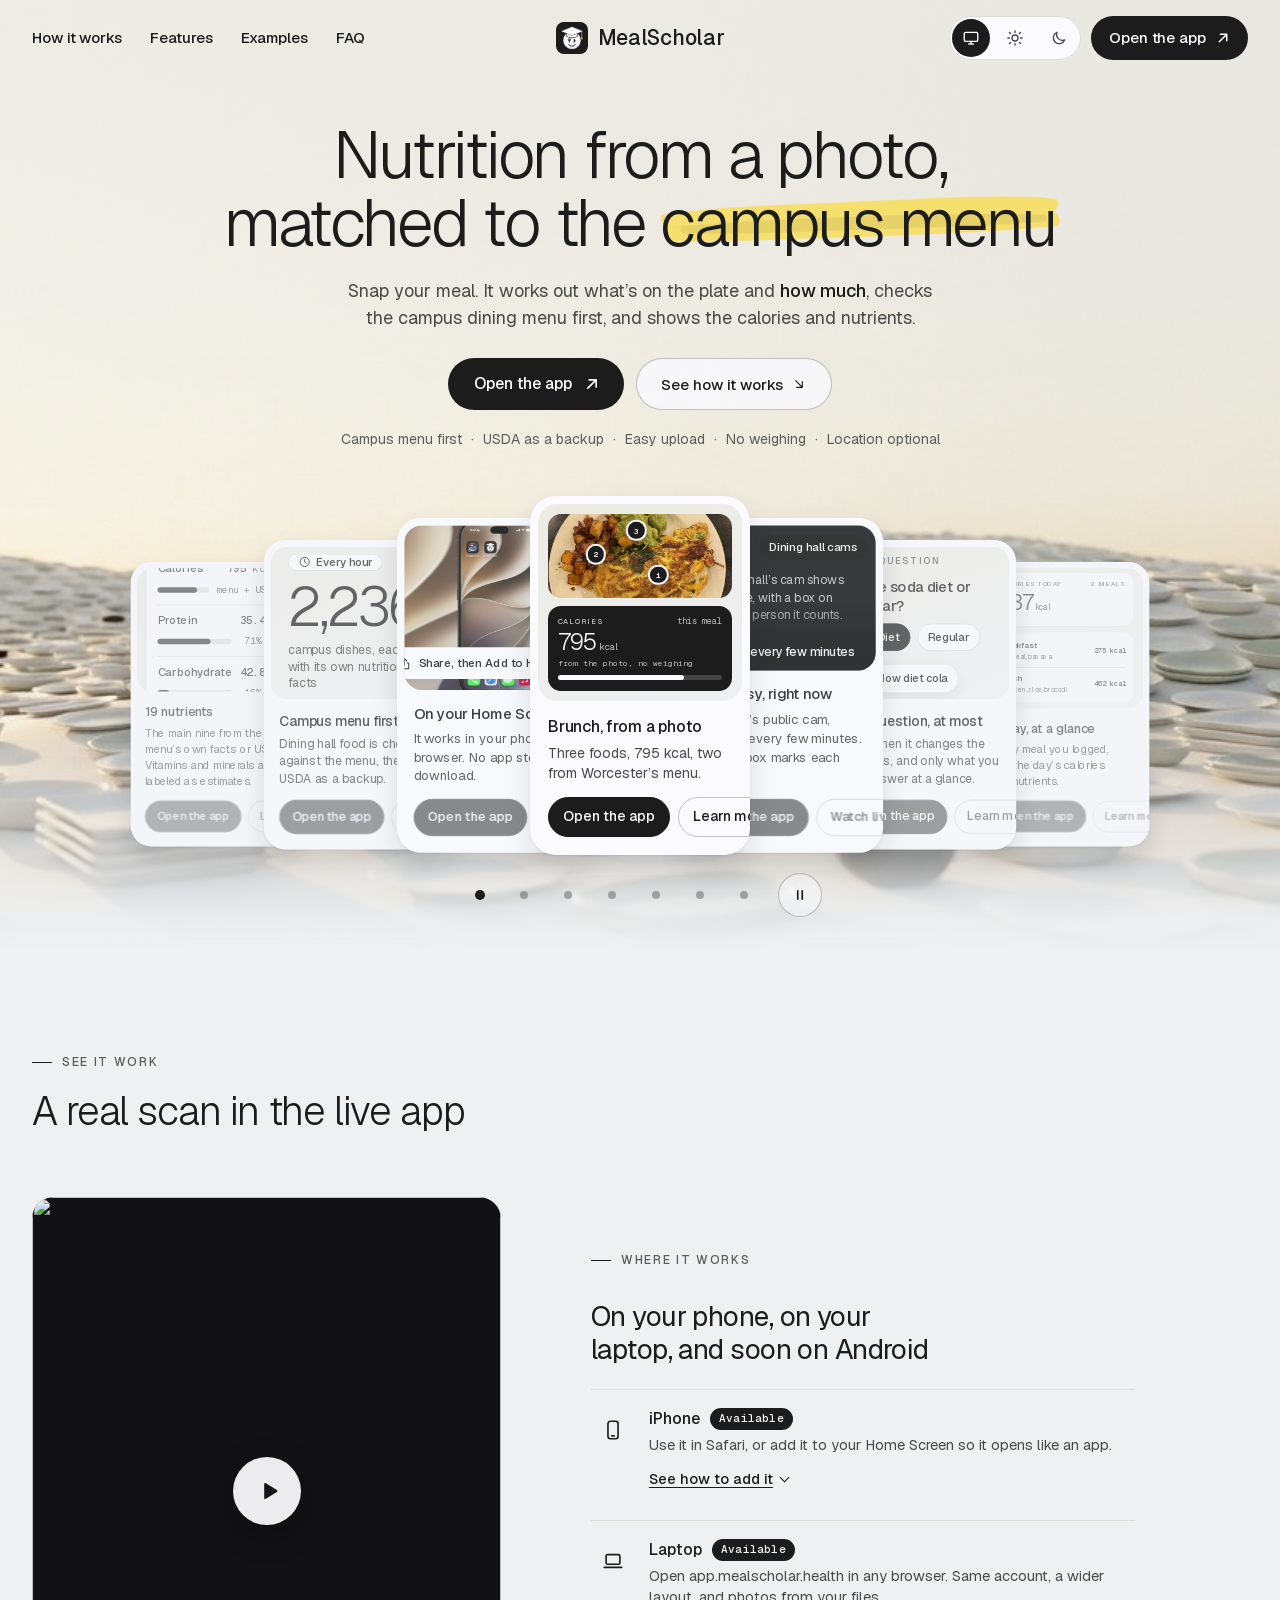
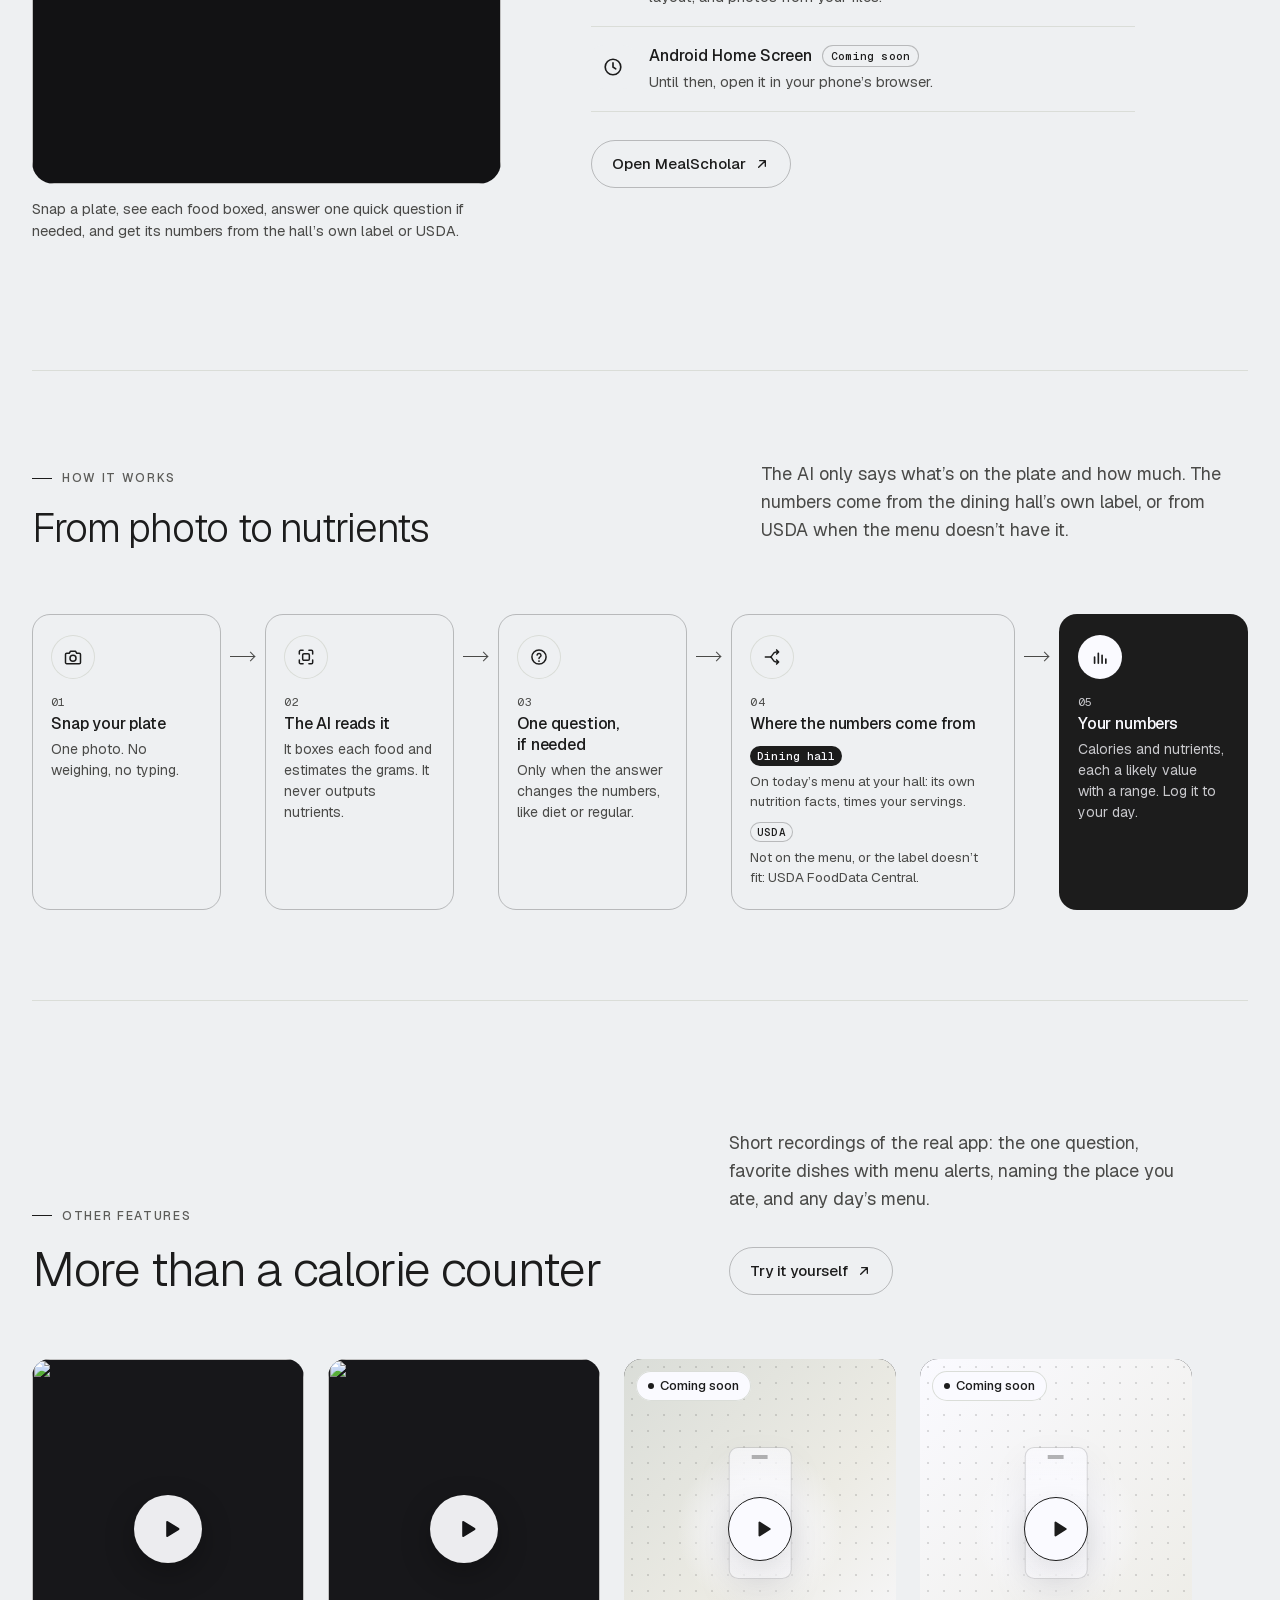
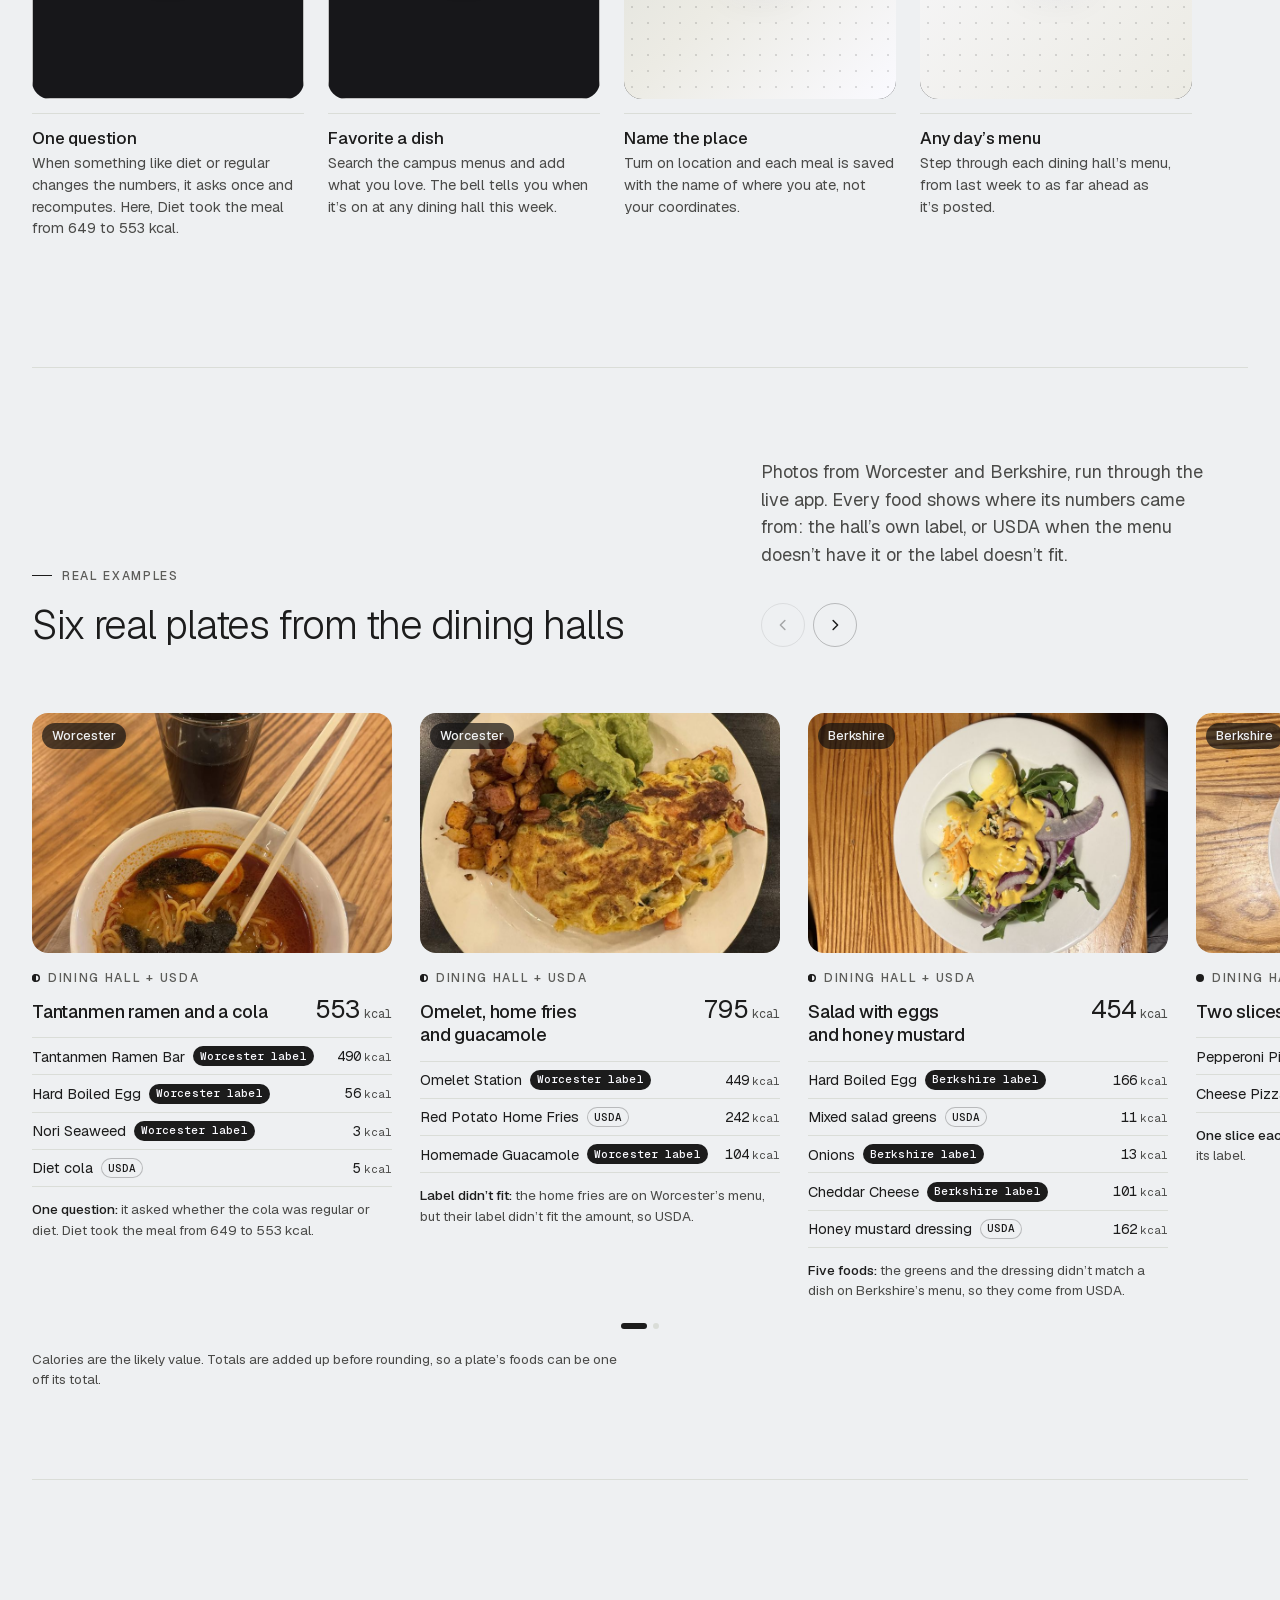
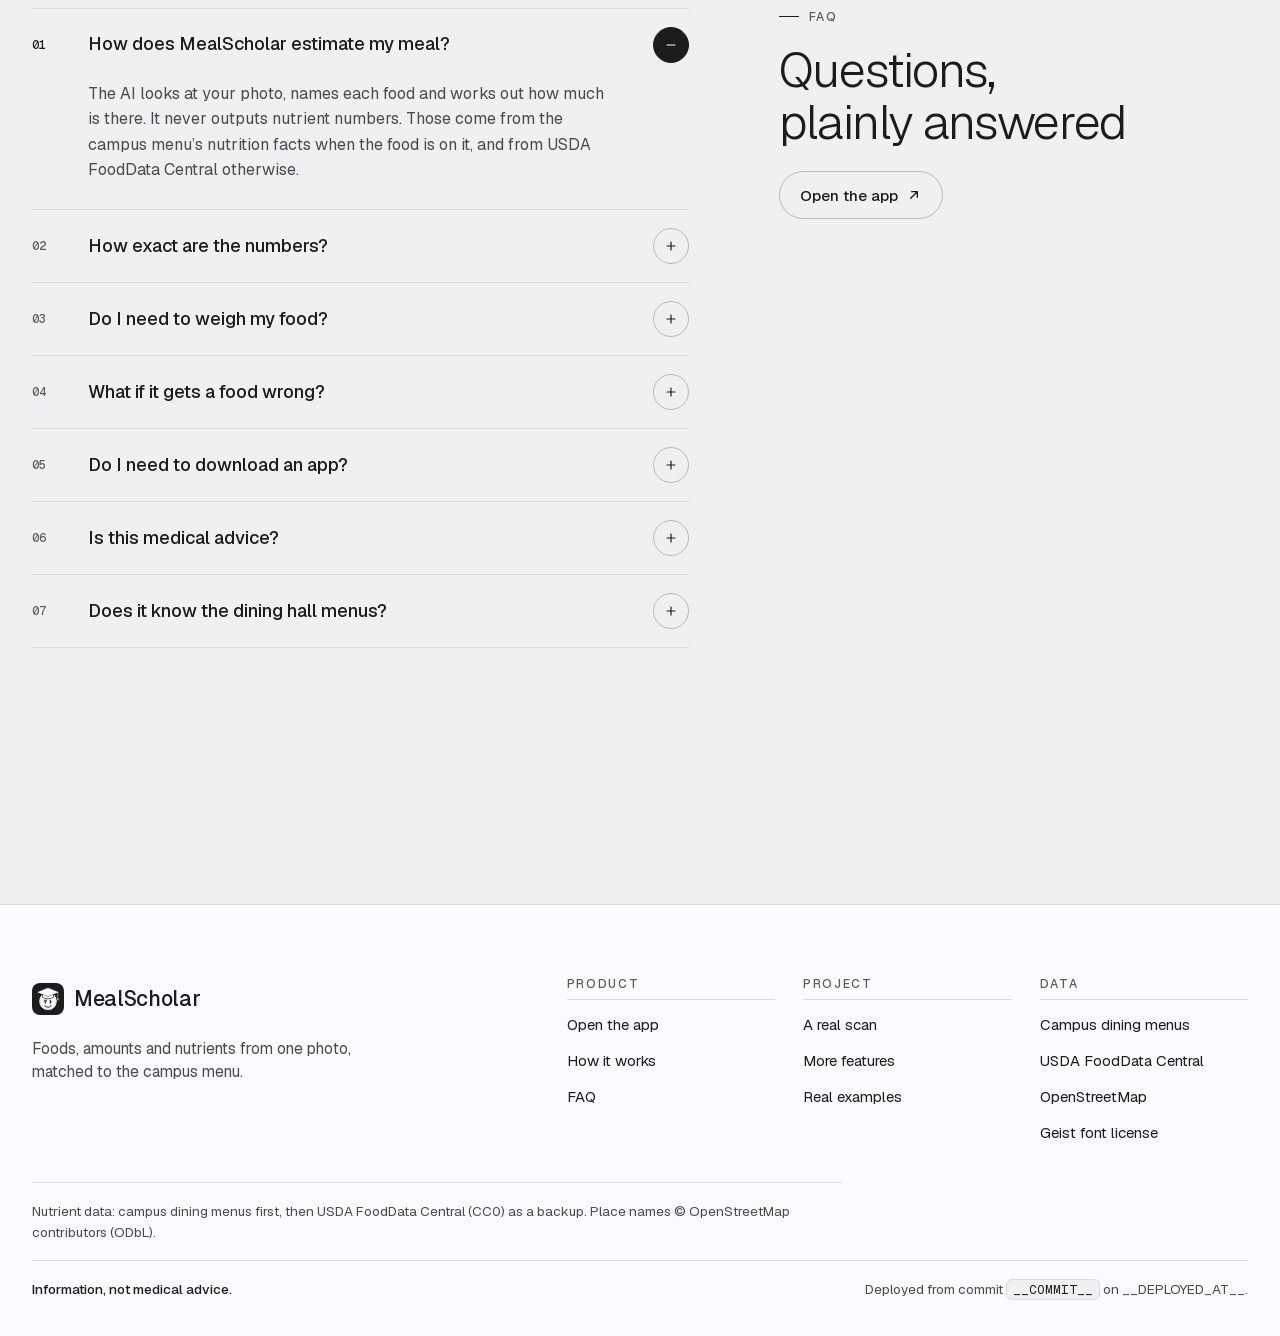
==== commit 7a5c31f7: "Landing: the real scan demo video, in a 4:5 frame beside where it works" ====
--- a/web/index.html
+++ b/web/index.html
@@ -43,6 +43,10 @@
 <a class="skip" href="#main">Skip to content</a>
 
 <svg class="sprite" aria-hidden="true" focusable="false" width="0" height="0">
+  <defs>
+    <linearGradient id="g-table" x1="0" y1="0" x2="1" y2="1"><stop offset="0" stop-color="#ECEBE4"/><stop offset="1" stop-color="#DADDD8"/></linearGradient>
+    <radialGradient id="g-plate" cx=".42" cy=".36" r=".72"><stop offset="0" stop-color="#FAFAFF"/><stop offset=".78" stop-color="#FAFAFF"/><stop offset="1" stop-color="#EEF0F2"/></radialGradient>
+  </defs>
   <symbol id="i-arrow" viewBox="0 0 24 24"><path d="M7 17 17 7M8.5 7H17v8.5" fill="none" stroke="currentColor" stroke-width="2" stroke-linecap="round" stroke-linejoin="round"/></symbol>
   <symbol id="i-arrow-se" viewBox="0 0 24 24"><path d="M7 7l10 10M17 8.5V17H8.5" fill="none" stroke="currentColor" stroke-width="1.8" stroke-linecap="round" stroke-linejoin="round"/></symbol>
   <symbol id="i-play" viewBox="0 0 24 24"><path d="M8.5 5.6v12.8a1 1 0 0 0 1.53.85l10.2-6.4a1 1 0 0 0 0-1.7l-10.2-6.4a1 1 0 0 0-1.53.85z" fill="currentColor"/></symbol>
@@ -63,6 +67,22 @@
   <symbol id="i-split" viewBox="0 0 24 24"><path d="M4 12h5.5c2 0 2.6-1.3 3.4-3S15 6 17 6h3M9.5 12c2 0 2.6 1.3 3.4 3s2.1 3 4.1 3h3M17.5 3.5 20 6l-2.5 2.5M17.5 15.5 20 18l-2.5 2.5" fill="none" stroke="currentColor" stroke-width="1.8" stroke-linecap="round" stroke-linejoin="round"/></symbol>
   <symbol id="i-bars" viewBox="0 0 24 24"><path d="M5.5 19.5V12M10 19.5v-12M14.5 19.5V10M19 19.5v-5" fill="none" stroke="currentColor" stroke-width="2" stroke-linecap="round"/></symbol>
   <symbol id="mark" viewBox="0 0 512 512"><rect width="512" height="512" rx="128" fill="currentColor"/><circle cx="256" cy="292" r="140" fill="#FAFAFF"/><circle cx="256" cy="292" r="124" fill="none" stroke="currentColor" stroke-width="8" stroke-opacity=".18"/><g fill="currentColor" stroke="currentColor" stroke-linejoin="round" stroke-linecap="round"><path d="M176 174v52q80 44 160 0v-52Z" stroke-width="20"/><path d="M256 80 420 146 256 212 92 146Z" stroke-width="20"/><path d="M197 272v18c0 9 8 16 17 16s17-7 17-16v-18m-17 0v58" fill="none" stroke-width="12"/><path d="M287 266c16 8 26 24 26 40 0 3-3 6-6 6h-11v18a6 6 0 0 1-12 0V270q0-6 3-4Z" stroke="none"/><path d="M204 360C216 398 296 398 308 360" fill="none" stroke-width="14"/><path d="M412 148v100" fill="none" stroke-width="28"/><path d="M405 244h14l7 25q1 6-5 6h-18q-6 0-5-6Z" stroke-width="12"/></g><path d="M176 174v52q80 44 160 0v-52Z" fill="#FAFAFF"/><path d="M256 80 420 146 256 212 92 146Z" fill="currentColor" stroke="currentColor" stroke-width="16" stroke-linejoin="round"/><path d="M256 80 420 146 256 212 92 146Z" fill="#FAFAFF" stroke="#FAFAFF" stroke-width="6" stroke-linejoin="round"/><path d="M412 148v100" fill="none" stroke="#E9B44C" stroke-width="11" stroke-linecap="round"/><path d="M405 244h14l7 25q1 6-5 6h-18q-6 0-5-6Z" fill="#E9B44C" stroke="#E9B44C" stroke-width="2" stroke-linejoin="round"/></symbol>
+  <symbol id="plate" viewBox="0 0 320 200">
+    <rect width="320" height="200" fill="url(#g-table)"/>
+    <ellipse cx="167" cy="109" rx="91" ry="87" fill="#1C1C1C" opacity=".08"/>
+    <circle cx="160" cy="100" r="88" fill="url(#g-plate)"/>
+    <circle cx="160" cy="100" r="67" fill="none" stroke="#DADDD8" stroke-width="1.5"/>
+    <path d="M92 113c-3-22 15-38 36-37 19 1 32 14 32 31 0 19-15 31-35 31-17 0-31-9-33-25z" fill="#ECEBE4" stroke="#DADDD8" stroke-width="1.5"/>
+    <path d="M108 97l6 2M136 95l6 1M129 106l6-1M104 123l6 1M136 123l6 2M124 135h6M142 135l4-3" stroke="#DADDD8" stroke-width="2.6" stroke-linecap="round"/>
+    <path d="M122 89l5-2M114 109l5 3M144 109l4 4M120 121l5-2M150 99l3 4M110 137l5-2M100 109l4 2" stroke="#FAFAFF" stroke-width="2.6" stroke-linecap="round"/>
+    <path d="M154 84c-3-17 12-32 34-37 22-4 40 3 42 16 2 13-12 24-32 30-22 5-41 5-44-9z" fill="#DADDD8" stroke="#1C1C1C" stroke-opacity=".22" stroke-width="1.5"/>
+    <path d="M157 74l8-5M158 85l8-5M172 66l8-5M173 78l8-5M174 89l7-4M188 60l8-5M189 72l8-5M190 84l8-5M204 60l8-5M205 72l8-5M220 62l6-4M221 72l6-4" stroke="#1C1C1C" stroke-opacity=".34" stroke-width="2.4" stroke-linecap="round"/>
+    <path d="M168 56c-2 12-1 24 2 35M184 49c-2 15-1 30 2 44M200 48c-2 14-1 29 2 42M216 53c-1 11 0 21 2 30" fill="none" stroke="#FAFAFF" stroke-width="2.6" stroke-linecap="round"/>
+    <path d="M192 152l7-16M207 154l1-18M223 148l-6-16" stroke="#1C1C1C" stroke-opacity=".2" stroke-width="7" stroke-linecap="round"/>
+    <g fill="#1C1C1C" fill-opacity=".56" stroke="#FAFAFF" stroke-width="1.6"><circle cx="186" cy="134" r="8"/><circle cx="196" cy="129" r="11"/><circle cx="205" cy="122" r="9"/><circle cx="221" cy="124" r="8"/><circle cx="211" cy="131" r="11"/><circle cx="230" cy="131" r="8"/><circle cx="220" cy="136" r="9"/></g>
+    <g fill="#1C1C1C" fill-opacity=".3"><circle cx="190" cy="133" r="1.8"/><circle cx="199" cy="134" r="1.8"/><circle cx="203" cy="125" r="1.6"/><circle cx="213" cy="135" r="1.8"/><circle cx="223" cy="127" r="1.6"/><circle cx="231" cy="134" r="1.6"/><circle cx="217" cy="139" r="1.6"/></g>
+    <g fill="#FAFAFF" fill-opacity=".3"><circle cx="193" cy="125" r="3.2"/><circle cx="207" cy="127" r="3.2"/><circle cx="218" cy="121" r="2.6"/><circle cx="228" cy="128" r="2.4"/><circle cx="184" cy="131" r="2.4"/></g>
+  </symbol>
 </svg>
 
 <header class="site-header">
@@ -298,13 +318,13 @@
     <div class="scan">
       <figure class="scan__stage">
         <div class="scan__frame">
-          <button type="button" class="vplay" data-video-src="/app/media/scan-meal.mp4" data-video-w="1440" data-video-h="1080" data-video-label="Screen recording of a real scan: a photo of an omelet with home fries and guacamole, the app boxes each food, and the result shows 849 kcal, likely 740 to 976, with each food’s source, Worcester’s label or USDA">
-            <img src="/app/media/scan-meal.jpg" width="1440" height="1080" alt="" loading="lazy" decoding="async">
+          <button type="button" class="vplay" data-video-src="/app/media/scan-meal.mp4?v=2" data-video-w="1098" data-video-h="1366" data-video-label="Screen recording of a real scan: a photo of French toast sticks, tofu scramble and potatoes from Worcester, the app boxes each food, asks whether it’s the tofu scramble or the scrambled eggs, and shows 609 kcal for the meal with each food’s source, Worcester’s label or USDA">
+            <img src="/app/media/scan-meal.jpg?v=2" width="1098" height="1366" alt="" loading="lazy" decoding="async">
             <span class="vplay__btn" aria-hidden="true"><svg><use href="#i-play"/></svg></span>
             <span class="sr-only">Play the recording of a real scan</span>
           </button>
         </div>
-        <figcaption class="scan__cap">Snap a plate, see each food boxed, and get its numbers from the hall’s own label or USDA.</figcaption>
+        <figcaption class="scan__cap">Snap a plate, see each food boxed, answer one quick question if needed, and get its numbers from the hall’s own label or USDA.</figcaption>
       </figure>
       <aside class="scan__side" aria-labelledby="where-title">
         <p class="eyebrow">Where it works</p>
--- a/web/styles.css
+++ b/web/styles.css
@@ -210,6 +210,16 @@
 }
 @media (min-width: 900px) { .section-sub { font-size: 18px; } }
 .fineprint { max-width: 44em; margin: 24px 0 0; font-size: 13.5px; line-height: 1.5; color: var(--ink-2); }
+/* Index numerals: light, tabular, quiet until their item is hovered. */
+.num {
+  font-weight: 300;
+  font-size: 26px;
+  line-height: 1;
+  letter-spacing: -0.02em;
+  font-variant-numeric: tabular-nums;
+  color: var(--label);
+  transition: color .2s ease;
+}
 
 /* Buttons and chips. The signature call to action is a pill next to a round arrow button. */
 /* One pill: the label with the arrow inside at the end. */
@@ -237,6 +247,12 @@
 .cta:hover { background: var(--hover); }
 .cta:hover .cta__arrow svg { transform: translate(2px, -2px); }
 .cta:active { transform: scale(.985); }
+.cta--light {
+  background: var(--surface);
+  color: var(--ink);
+  box-shadow: 0 1px 2px rgba(28, 28, 28, .06), 0 6px 18px rgba(28, 28, 28, .06), inset 0 0 0 1px var(--edge);
+}
+.cta--light:hover { background: var(--surface); box-shadow: inset 0 0 0 1px var(--line), 0 6px 18px rgba(28, 28, 28, .09); }
 .cta--invert { background: rgb(var(--on-band-rgb)); color: rgb(var(--band-rgb)); }
 .cta--invert:hover { background: var(--on-band-hover); }
 .cta--sm { height: 44px; padding: 0 16px 0 18px; font-size: 15px; gap: 8px; }
@@ -749,8 +765,14 @@
 .fv-menu__n { margin-top: 10px; font-size: 64px; font-weight: 300; line-height: 1; letter-spacing: -0.045em; }
 .fv-menu__k { max-width: 13em; margin: 8px 0 auto; font-size: 14px; line-height: 1.4; color: var(--ink-2); }
 .fv-home { display: grid; place-items: center; align-content: center; gap: 16px; padding: 18px; }
+.fv-home__grid { display: grid; grid-template-columns: repeat(4, 38px); gap: 12px; }
+.fv-home__grid i, .fv-home__grid b { width: 38px; height: 38px; border-radius: 10px; }
+.fv-home__grid i { background: rgba(var(--ink-rgb), .08); }
+.fv-home__grid b { box-shadow: 0 0 0 3px var(--surface), 0 6px 16px rgba(28, 28, 28, .2); }
+.fv-home__grid b svg { width: 38px; height: 38px; color: var(--mark-tile); }
 .fv-home__step { display: inline-flex; align-items: center; gap: 8px; padding: 7px 12px; border-radius: 999px; background: var(--surface); font-size: 12.5px; font-weight: 500; }
 .fv-home__step svg { width: 15px; height: 15px; flex: none; }
+.fv-video .video-ph::after { top: 30%; width: 34%; }
 
 /* Dots and the pause button (app.js). */
 .fan__ctrl { display: flex; justify-content: center; align-items: center; gap: 4px; margin-top: 2px; }
@@ -941,6 +963,7 @@
   color: var(--ink-2);
 }
 .ps-photo { overflow: hidden; border-radius: 1.6em; }
+.ps-photo svg { width: 100%; height: auto; }
 .ps-card {
   padding: 1.2em 1.3em;
   border-radius: 1.6em;
@@ -958,6 +981,7 @@
 .ps-big { display: flex; align-items: baseline; gap: .35em; margin: .25em 0 .8em; }
 .ps-big b { font-size: 3.7em; font-weight: 300; letter-spacing: -0.035em; line-height: 1; }
 .ps-big span { font-size: 1.35em; color: var(--ink-2); }
+.ps-ends { margin-top: .6em; font-family: var(--mono); font-size: 1.05em; color: var(--ink-2); }
 /* The meal's calories, as a dark card with the number first. */
 .ps-total {
   display: grid;
@@ -1199,6 +1223,7 @@
 .mini__stack small { font-size: 13px; color: var(--ink-2); }
 
 .vf { position: relative; overflow: hidden; border-radius: 14px; aspect-ratio: 16 / 10; }
+.vf svg { width: 100%; height: 100%; }
 .vf img { position: absolute; inset: 0; display: block; width: 100%; height: 100%; object-fit: cover; object-position: 50% 50%; }
 .ml-note { margin: 4px 0 0; font-size: 12.5px; color: var(--ink-2); }
 .vf__c { position: absolute; width: 22px; height: 22px; border: 0 solid #FAFAFF; }
@@ -1399,6 +1424,25 @@
 .rail-dots i { width: 6px; height: 6px; border-radius: 3px; background: var(--line); transition: width .25s ease, background-color .25s ease; }
 .rail-dots i.is-on { width: 26px; background: var(--ink); }
 
+/* Videos: three 16:9 figures. Until the recordings land, each is a deliberate empty slot. */
+.videos {
+  display: grid;
+  grid-auto-flow: column;
+  grid-auto-columns: min(340px, calc(100vw - 2 * var(--gutter) - 34px));
+  gap: 16px;
+  width: max-content;
+  padding: 2px var(--gutter) 20px;
+}
+.video-card { scroll-snap-align: start; margin: 0; }
+.video-frame {
+  position: relative;
+  overflow: hidden;
+  aspect-ratio: 16 / 9;
+  border-radius: 18px;
+  background: var(--warm);
+  box-shadow: inset 0 0 0 1px var(--line);
+}
+.video-frame > video { display: block; width: 100%; height: 100%; object-fit: contain; background: var(--ink); }
 .video-ph {
   position: absolute;
   inset: 0;
@@ -1443,6 +1487,25 @@
   box-shadow: 0 16px 36px rgba(28, 28, 28, .08);
 }
 .video-ph .chip { position: absolute; z-index: 1; top: 12px; left: 12px; }
+/* Small slots (the two half-width cards beside the text): a smaller play glyph and no index, so
+   nothing overlaps the chip. */
+.video-frame { container-type: inline-size; }
+@container (max-width: 320px) {
+  .video-ph .chip { top: 8px; left: 8px; }
+  .video-ph__idx { display: none; }
+  .video-ph__play { width: 44px; height: 44px; }
+  .video-ph__play svg { width: 18px; height: 18px; margin-left: 2px; }
+}
+.video-ph__idx {
+  position: absolute;
+  z-index: 1;
+  top: 18px;
+  right: 16px;
+  font-family: var(--mono);
+  font-size: 12px;
+  font-variant-numeric: tabular-nums;
+  color: var(--ink-2);
+}
 .video-ph__play {
   position: relative;
   z-index: 1;
@@ -1458,6 +1521,19 @@
   transition: background-color .2s ease, color .2s ease;
 }
 .video-ph__play svg { width: 24px; height: 24px; margin-left: 3px; }
+.video-card:hover .video-ph__play { background: var(--ink); color: var(--surface); }
+.video-card figcaption { margin-top: 14px; padding: 14px 2px 0; border-top: 1px solid var(--line); }
+.video-card h3 { font-size: 18px; letter-spacing: -0.01em; }
+.video-card p { margin-top: 4px; max-width: 28em; font-size: 15px; line-height: 1.5; color: var(--ink-2); }
+.rail--videos + .rail-dots { margin-top: 2px; }
+@media (min-width: 640px) {
+  .rail--videos { margin-inline: 0; overflow: visible; scroll-snap-type: none; border-radius: 0; }
+  .videos { grid-auto-flow: row; grid-auto-columns: auto; grid-template-columns: repeat(2, minmax(0, 1fr)); gap: 32px var(--col-gap); width: auto; padding: 0; }
+  .video-card:first-child { grid-column: 1 / -1; }
+}
+@media (min-width: 900px) {
+  .videos { gap: 40px var(--col-gap); }
+}
 
 /* Nutrients: two ruled tables, numbered 01 to 19 */
 .ntables { display: grid; gap: 48px; }
@@ -1911,7 +1987,17 @@
 
 /* The Home Screen recording: in the hero card it fills the screen area; in the rail it plays in the frame. */
 .fv-home--video { position: relative; padding: 0; overflow: hidden; }
+.fv-home--video video { position: absolute; inset: 0; width: 100%; height: 100%; object-fit: cover; }
 .fv-home--video .fv-home__step { position: absolute; left: 50%; bottom: 12px; transform: translateX(-50%); white-space: nowrap; box-shadow: 0 4px 14px rgba(28, 28, 28, .16); }
+
+/* The Home Screen recording is portrait: its frame takes the video's own shape, so there are no
+   bars. From 640px it sits beside its caption instead of filling a wide frame. */
+.video-card--portrait .video-frame { aspect-ratio: 624 / 780; background: #17171a; box-shadow: none; }
+.video-card--portrait .video-frame > video { object-fit: cover; background: transparent; }
+@media (min-width: 640px) {
+  .video-card--portrait { display: grid; grid-template-columns: minmax(0, 340px) minmax(0, 1fr); column-gap: clamp(24px, 4vw, 56px); align-items: end; }
+  .video-card--portrait figcaption { margin-top: 0; padding-bottom: 4px; }
+}
 
 /* ---- Where each food's numbers came from: the dish's own label on the campus menu, or USDA.
    The words carry the meaning; the filled or outlined shape only repeats it. */
@@ -2043,7 +2129,7 @@
 }
 
 /* ---- A real scan and where it works, the first section: a big recording that loads only when
-   played (4:5 on phones, 4:3 from 700px), and the platforms under it, beside it from 1100px. */
+   played (4:5, the shape of the phone it shows), and the platforms under it, beside it from 700px. */
 .scan { display: grid; gap: 32px; }
 .scan__stage { min-width: 0; margin: 0; }
 .scan__frame { position: relative; overflow: hidden; aspect-ratio: 4 / 5; border-radius: 22px; background: #121214; }
@@ -2073,9 +2159,10 @@
 .where__video .vplay__btn { width: 52px; height: 52px; margin: -26px 0 0 -26px; }
 .where__video .vplay__btn svg { width: 20px; height: 20px; margin-left: 2px; }
 .where__text .where__steps { margin-top: 10px; font-size: 13.5px; }
-@media (min-width: 700px) { .scan__frame { aspect-ratio: 4 / 3; } }
+@media (min-width: 700px) { .scan { grid-template-columns: minmax(0, 1fr) minmax(0, 1fr); align-items: center; } }
 @media (min-width: 1100px) {
-  .scan { grid-template-columns: minmax(0, 8fr) minmax(0, 4fr); align-items: start; gap: var(--split-gap); }
+  .scan { grid-template-columns: minmax(0, 5fr) minmax(0, 7fr); gap: var(--split-gap); }
+  .scan__side { max-width: 34em; }
 }
 
 /* ---- Recordings start as their poster and a play button. app.js swaps in the video on a tap, so
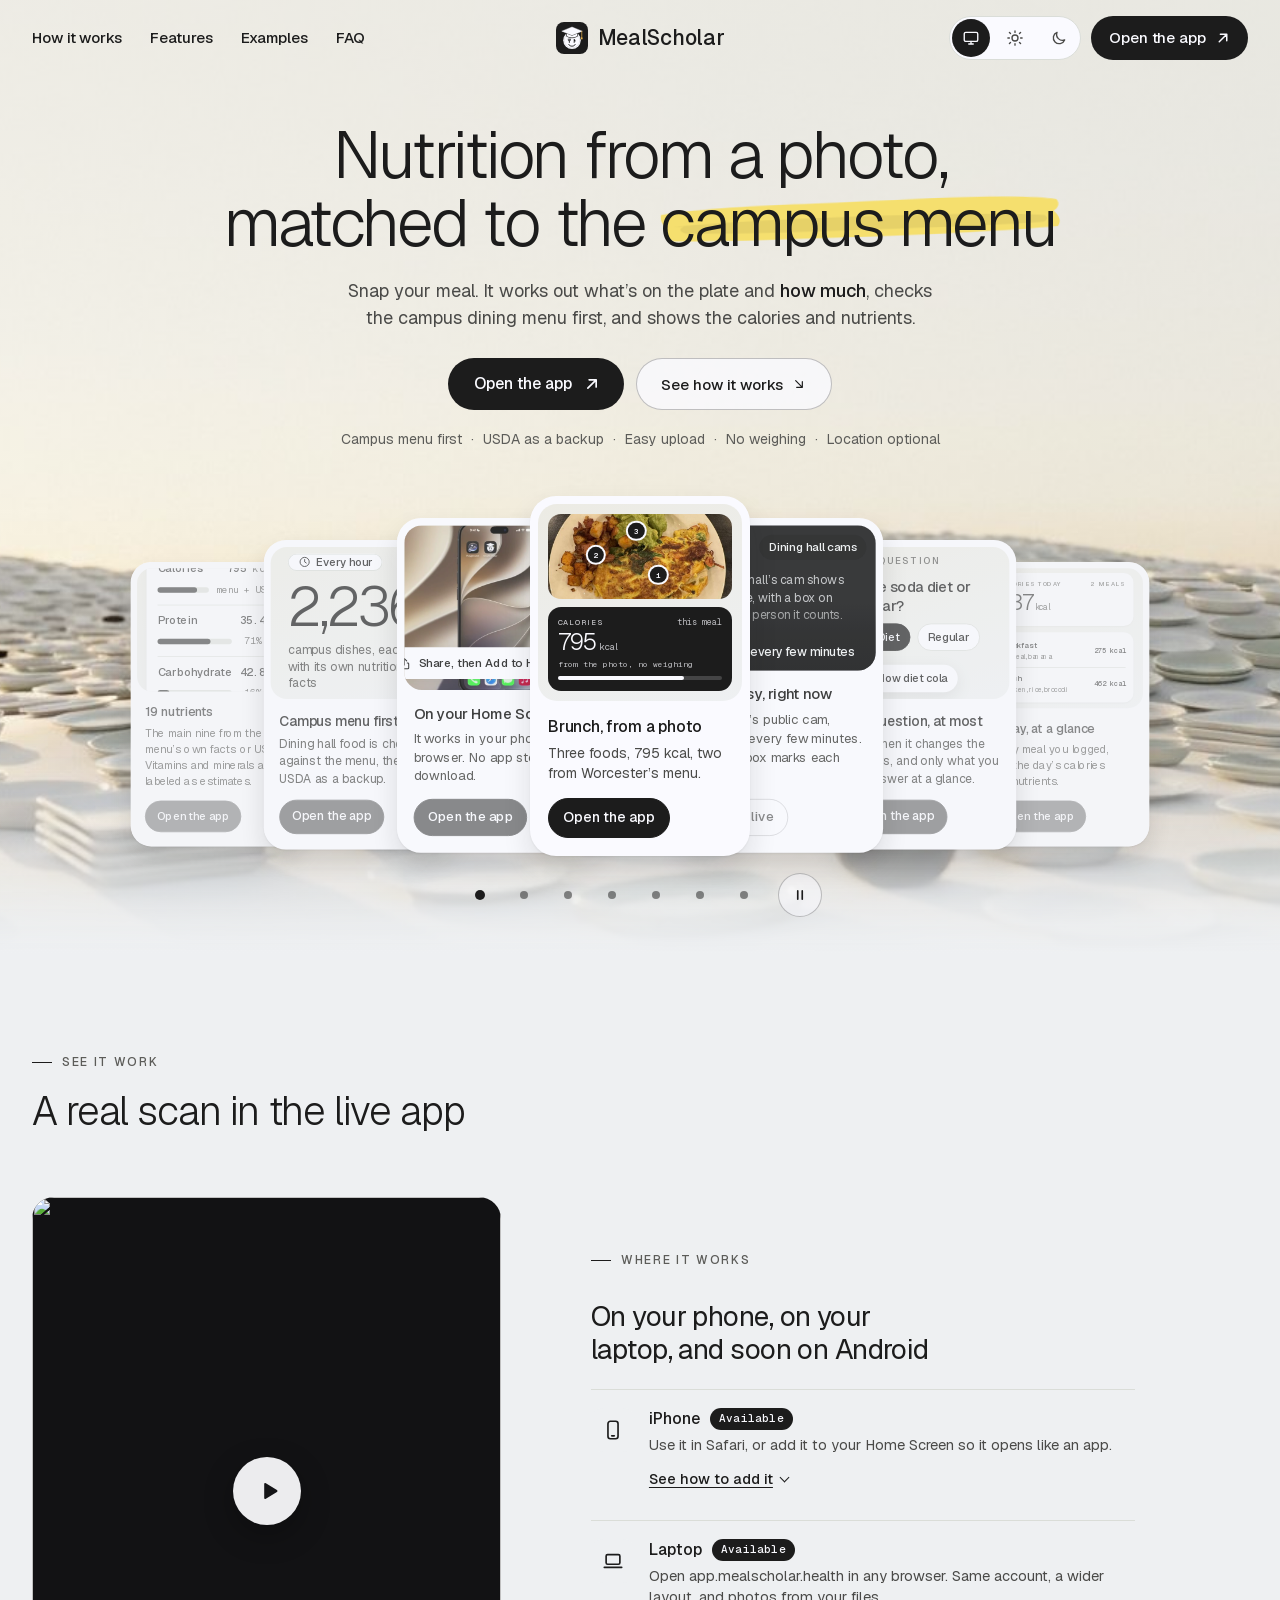
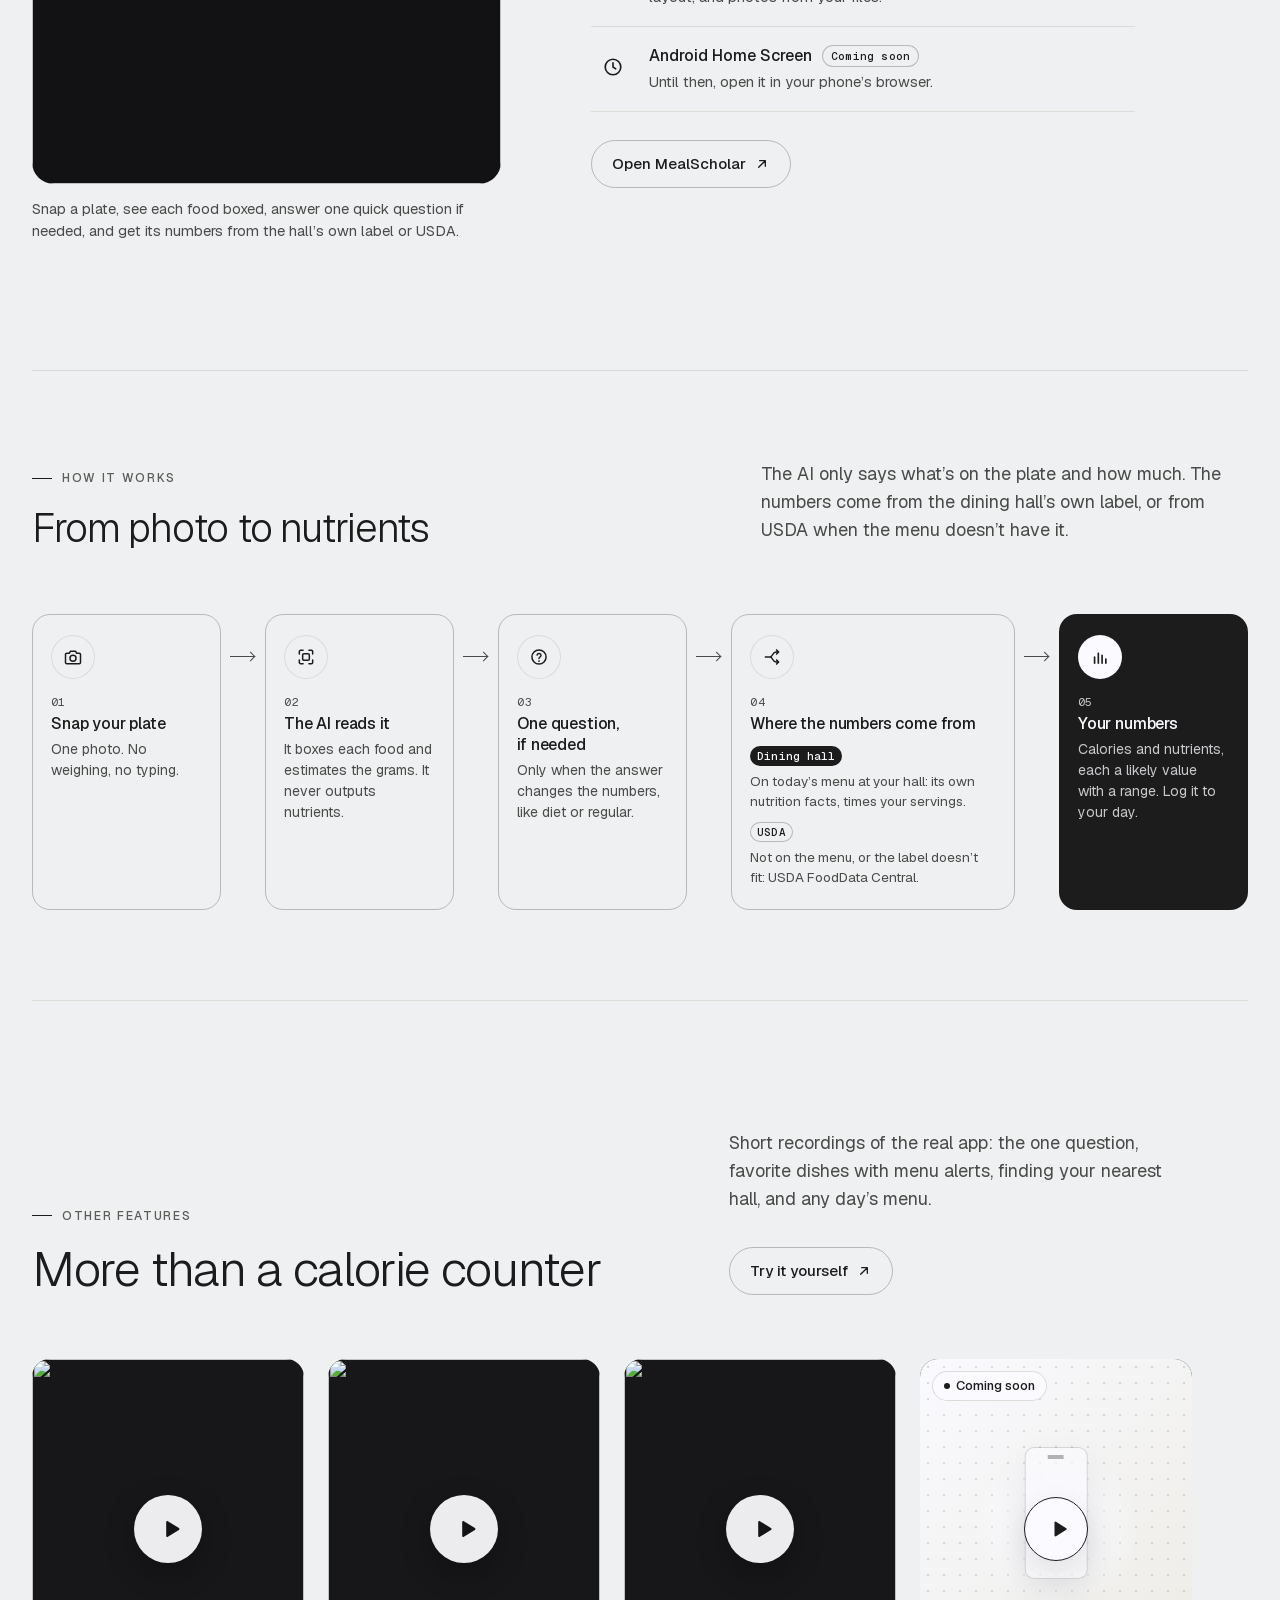
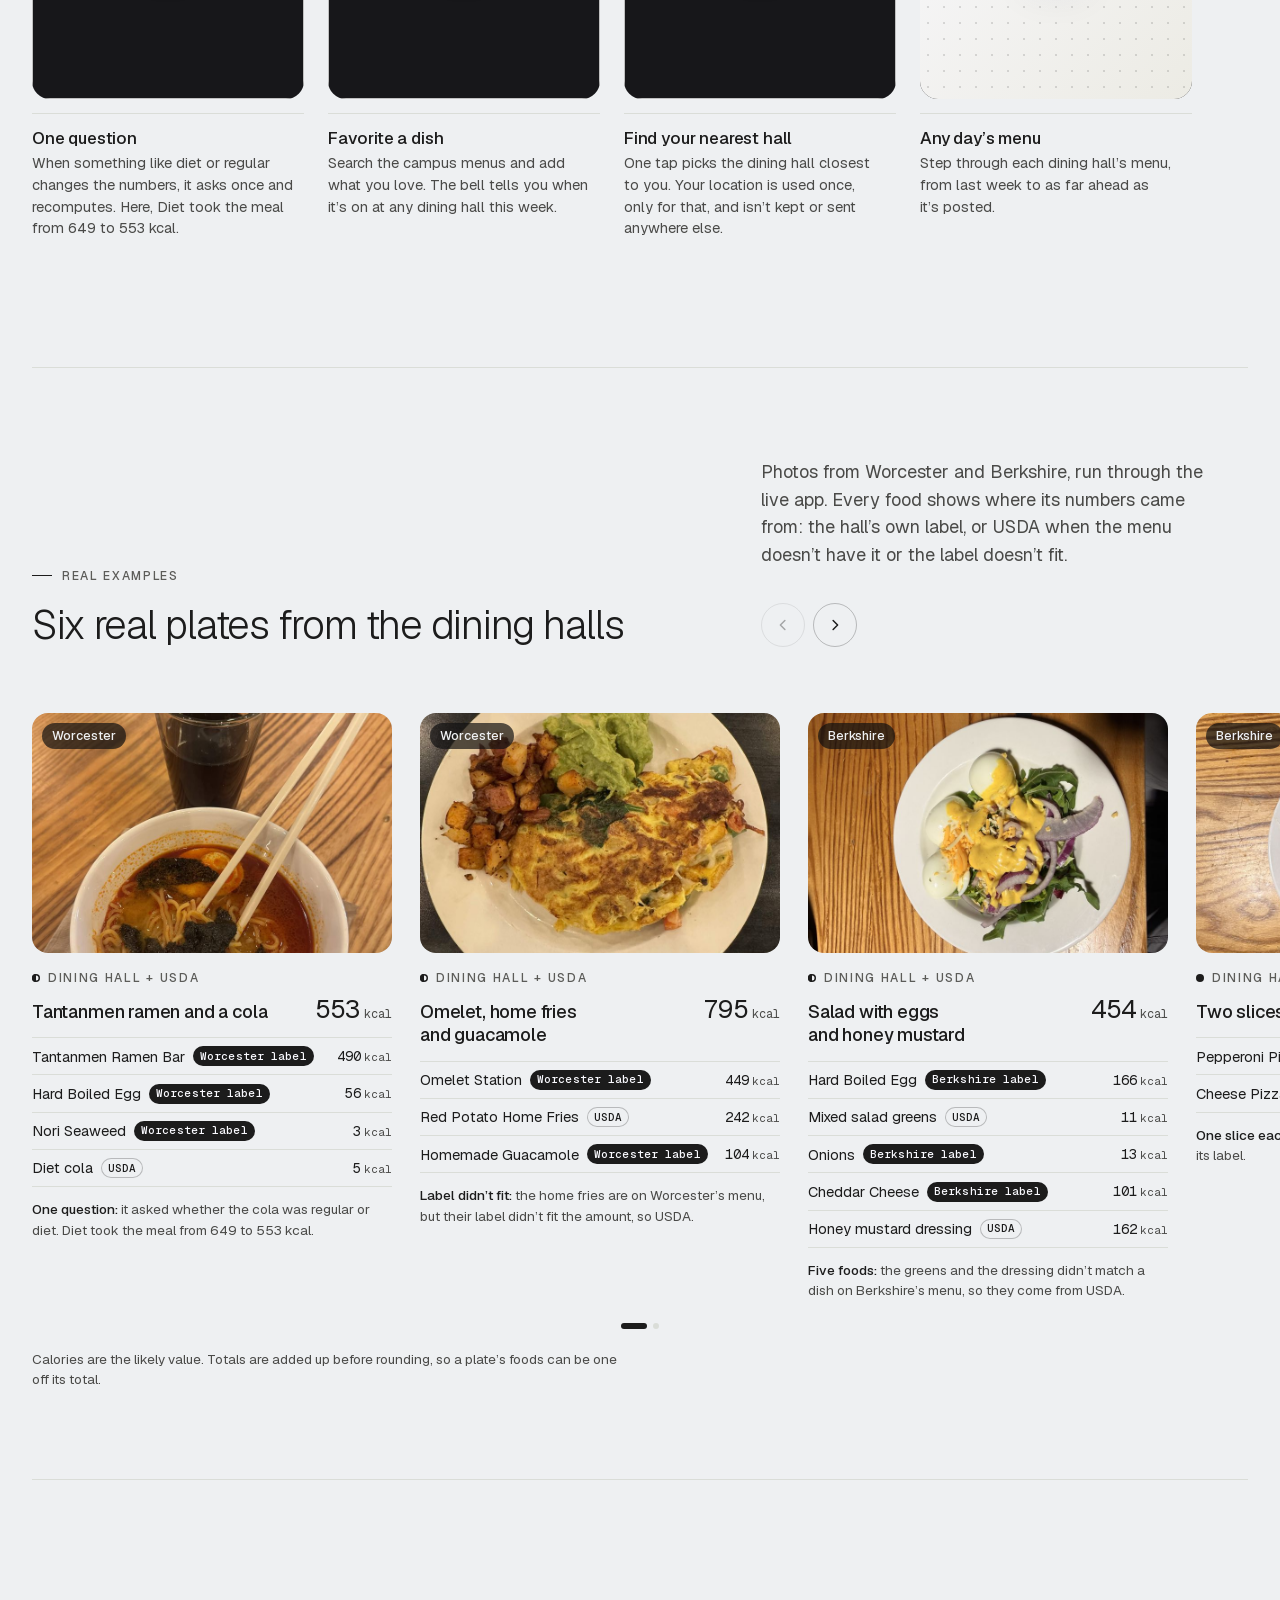
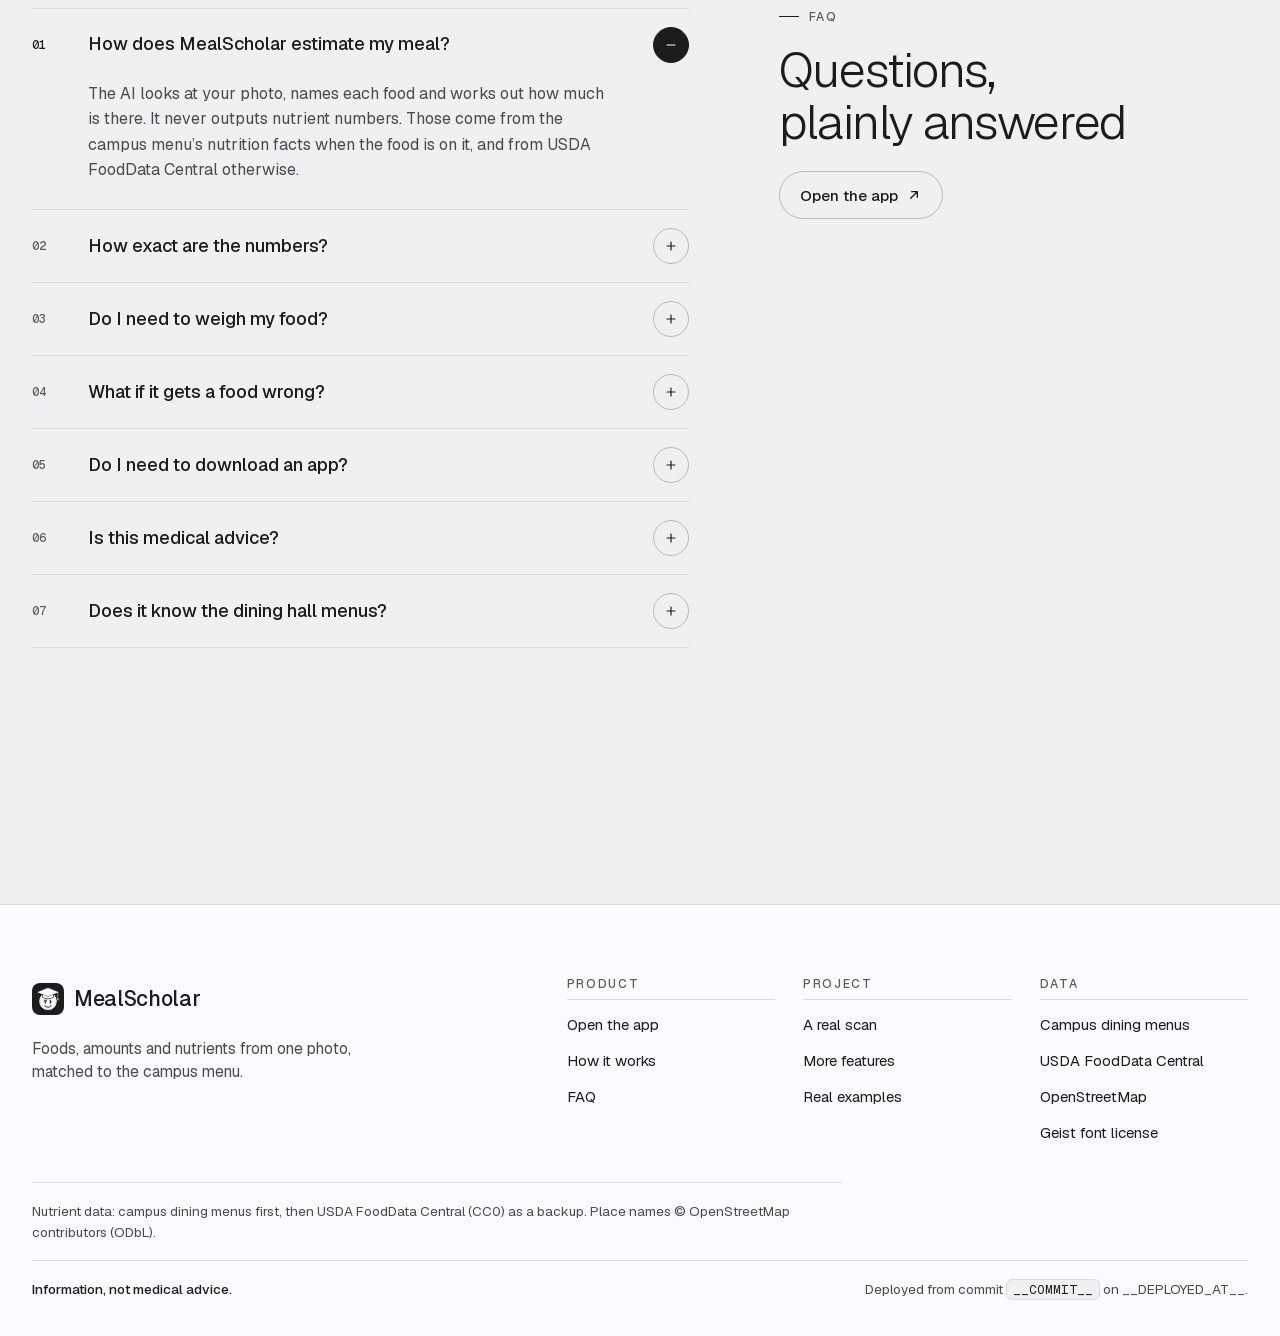
==== commit 57b79fb2: "Landing: Find your nearest hall recording in place of the Name the place placeholder" ====
--- a/web/index.html
+++ b/web/index.html
@@ -427,7 +427,7 @@
         <h2 id="videos-title" class="h2">More than a calorie counter</h2>
       </div>
       <div>
-        <p class="section-sub">Short recordings of the real app: the one question, favorite dishes with menu alerts, naming the place you ate, and any day’s menu.</p>
+        <p class="section-sub">Short recordings of the real app: the one question, favorite dishes with menu alerts, finding your nearest hall, and any day’s menu.</p>
         <div class="head-actions">
           <a class="pill-link" href="/app/">Try it yourself<svg aria-hidden="true"><use href="#i-arrow"/></svg></a>
           <div class="rail-ctrl" data-rail-controls="video-rail">
@@ -461,12 +461,16 @@
           <h3>Favorite a dish</h3>
           <p>Search the campus menus and add what you love. The bell tells you when it’s on at any dining hall this week.</p>
         </li>
-        <li class="gallery__item" data-video="name-the-place">
+        <li class="gallery__item" data-video="nearest-hall">
           <div class="gallery__frame">
-            <div class="video-ph video-ph--c"><span class="chip chip--soon">Coming soon</span><span class="video-ph__play" aria-hidden="true"><svg><use href="#i-play"/></svg></span></div>
-          </div>
-          <h3>Name the place</h3>
-          <p>Turn on location and each meal is saved with the name of where you ate, not your coordinates.</p>
+            <button type="button" class="vplay" data-video-src="/app/media/gallery-nearest-hall.mp4" data-video-w="720" data-video-h="900" data-video-label="Screen recording: in Settings, Find my nearest hall uses the phone’s location once and picks Worcester, with a link to change it if that’s wrong">
+              <img src="/app/media/gallery-nearest-hall.jpg" width="720" height="900" alt="" loading="lazy" decoding="async">
+              <span class="vplay__btn" aria-hidden="true"><svg><use href="#i-play"/></svg></span>
+              <span class="sr-only">Play the recording: find your nearest hall</span>
+            </button>
+          </div>
+          <h3>Find your nearest hall</h3>
+          <p>One tap picks the dining hall closest to you. Your location is used once, only for that, and isn’t kept or sent anywhere else.</p>
         </li>
         <li class="gallery__item" data-video="any-day-menu">
           <div class="gallery__frame">
--- a/web/styles.css
+++ b/web/styles.css
@@ -29,7 +29,6 @@
   --label: #5C5C59;
   --hover: rgba(28, 28, 28, .84);
   --on-ink-2: rgba(250, 250, 255, .74);
-  --range: rgba(28, 28, 28, .32);
   --plate: transparent;
   --plate-pad: 0px;
   --plate-fit: fill;
@@ -79,7 +78,6 @@
   --shadow: 0 1px 2px rgba(0, 0, 0, .3), 0 10px 24px rgba(0, 0, 0, .32);
   --shadow-lg: 0 1px 2px rgba(0, 0, 0, .3), 0 22px 44px rgba(0, 0, 0, .5);
   --on-ink-2: rgba(28, 28, 28, .74);
-  --range: rgba(238, 240, 242, .36);
   --plate: #EEF0F2;
   --plate-pad: 14px;
   --plate-fit: contain;
@@ -743,6 +741,12 @@
 .fan-btn:active { transform: scale(.97); }
 .fan-btn--fill { border-color: var(--ink); background: var(--ink); color: var(--surface); }
 .fan-btn--fill:hover { background: var(--hover); }
+/* A card under 250px wide (screens from 760 to about 1470px, and phones under 390px) has room for one
+   pill: the outline one goes, except on the cam card, which keeps Watch live, its only stream link. */
+.fan-card { container-type: inline-size; }
+@container (max-width: 249px) {
+  .fan-card:not([data-cam]) .fan-btn:not(.fan-btn--fill), .fan-card[data-cam] .fan-btn--fill { display: none; }
+}
 
 /* The screens themselves, built from the same pieces as the rest of the page. */
 .fv-lunch { display: flex; flex-direction: column; gap: 8px; padding: 10px; font-size: 7.4px; }
@@ -779,7 +783,7 @@
 .fan__dots { display: flex; }
 .fan__dot {
   position: relative;
-  width: min(44px, calc((100vw - 32px) / 7));
+  width: min(44px, calc((100vw - 88px) / 7));
   height: 44px;
   padding: 0;
   border: 0;
@@ -798,13 +802,14 @@
   border-radius: 50%;
   transition: transform .35s var(--ease-fan), opacity .35s ease;
 }
-.fan__dot::before { background: var(--range); }
+.fan__dot::before { background: rgba(var(--ink-rgb), .5); }
 .fan__dot::after { background: var(--ink); opacity: 0; transform: scale(.5); }
 .fan__dot:hover::before { transform: scale(1.3); }
 .fan__dot[aria-current="true"]::after { opacity: 1; transform: scale(1.25); }
 .fan__dot:focus-visible { outline-offset: -8px; border-radius: 12px; }
 .fan__pause {
   display: grid;
+  flex: none;
   place-items: center;
   width: 44px;
   height: 44px;
@@ -1944,6 +1949,8 @@
     transition: transform .35s ease, opacity .35s ease, visibility 0s .35s;
   }
   html:not(.js) body { padding-bottom: 92px; }
+  /* A link that gets focus near the bottom of the screen scrolls clear of the dock. */
+  html { scroll-padding-bottom: 96px; }
 }
 
 /* Phones get "Add to Home Screen"; larger screens keep "Open the app". */
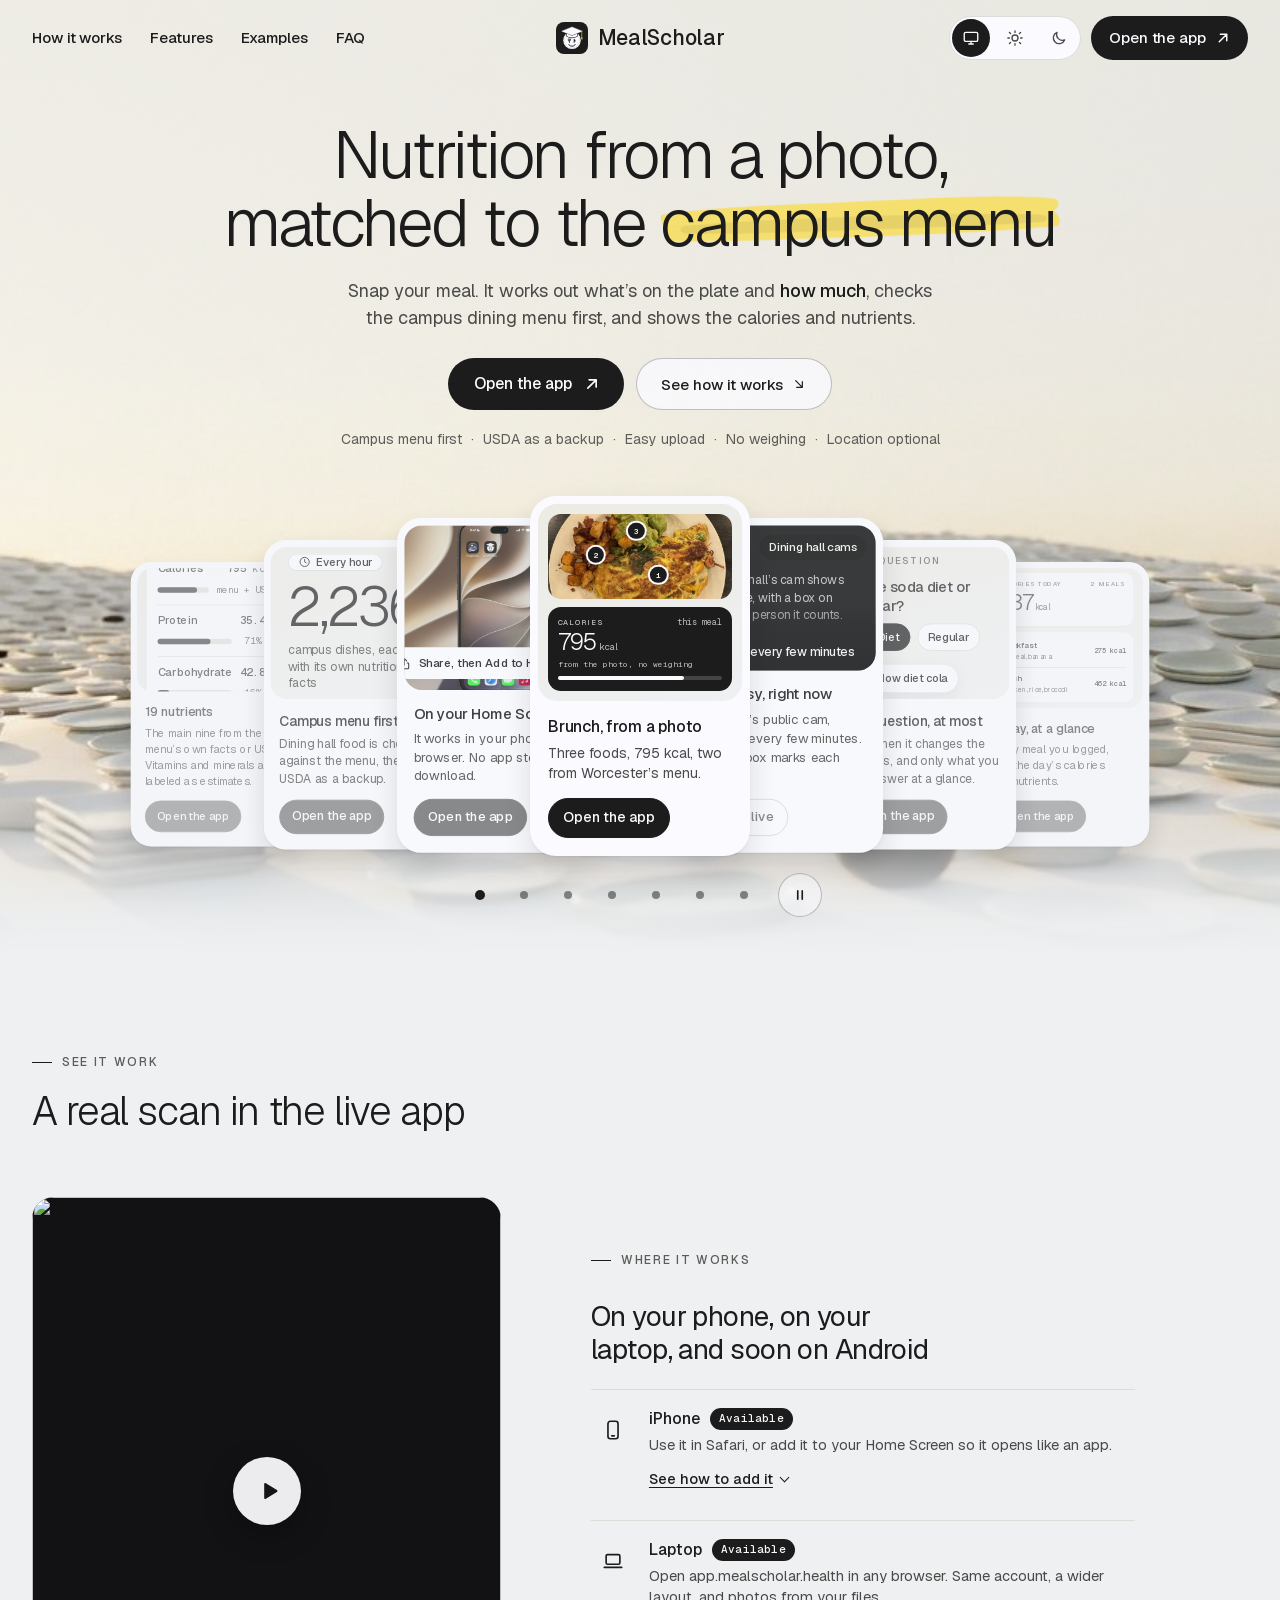
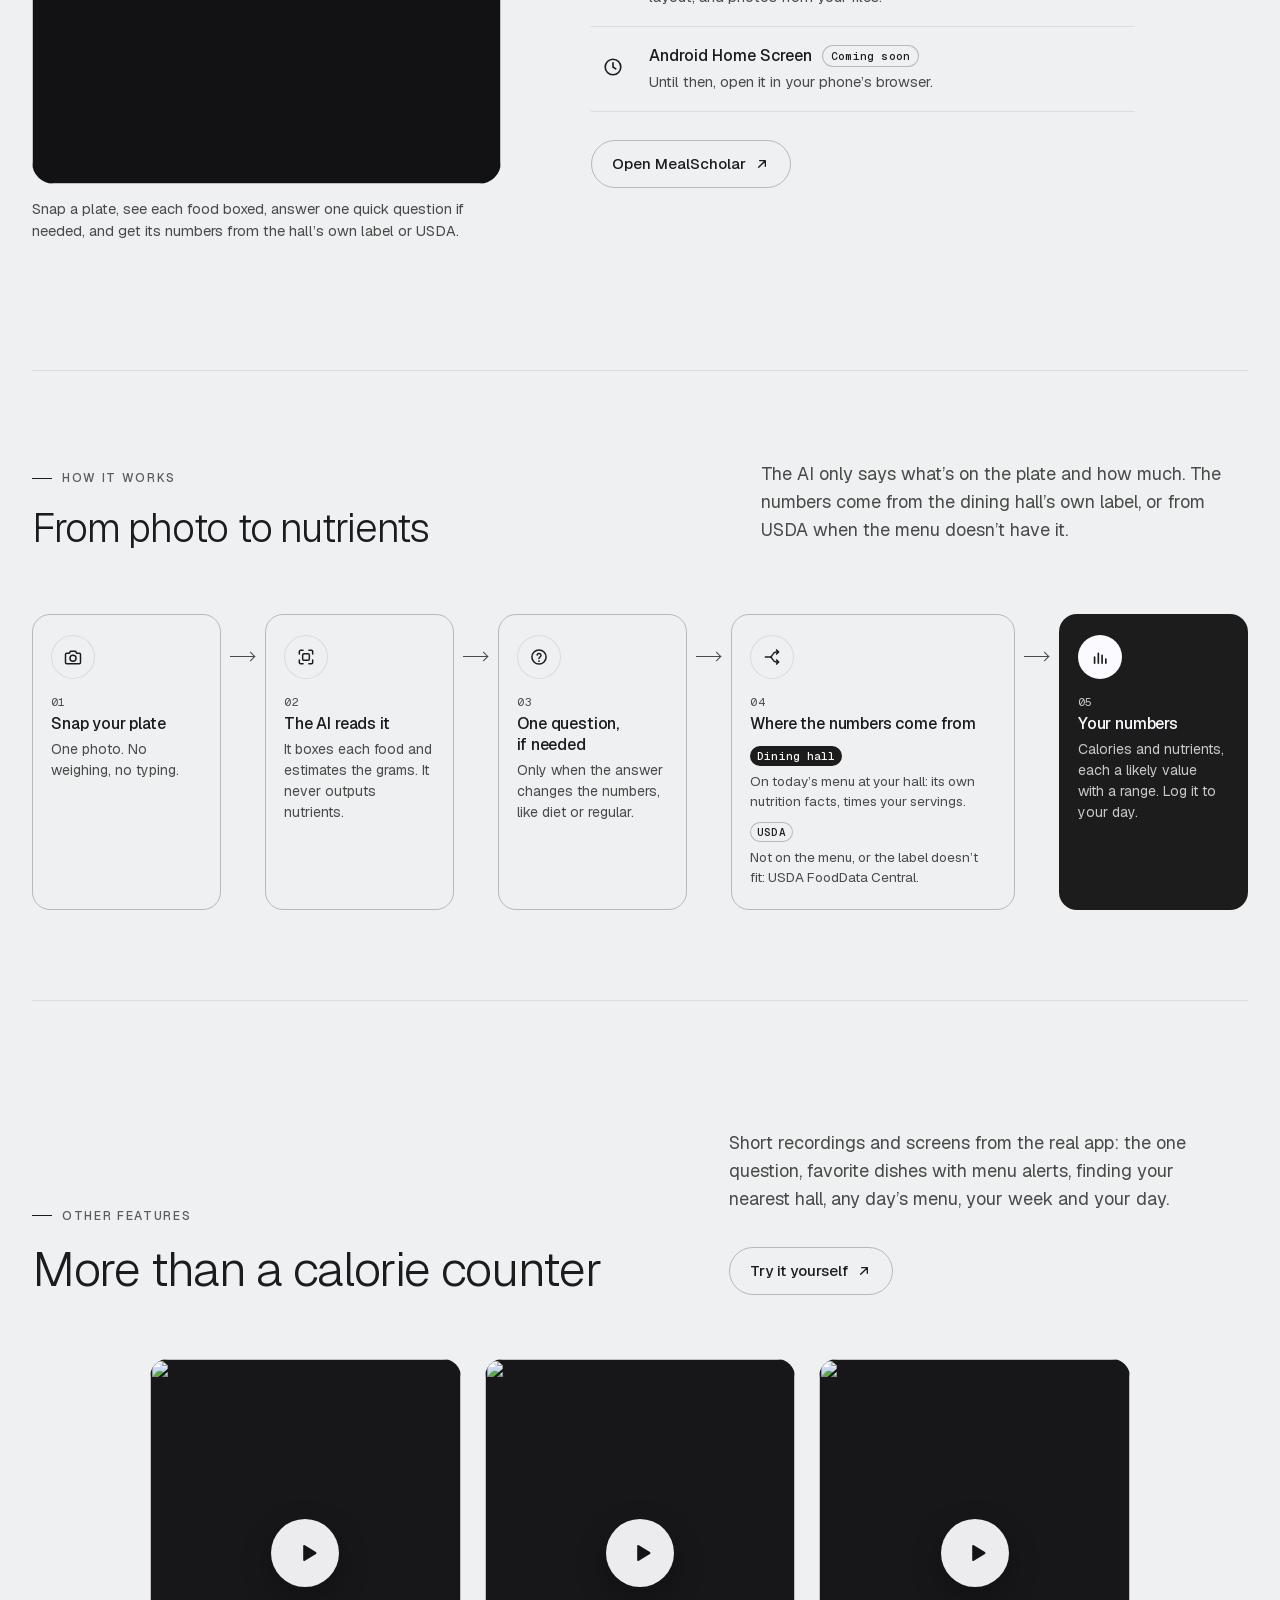
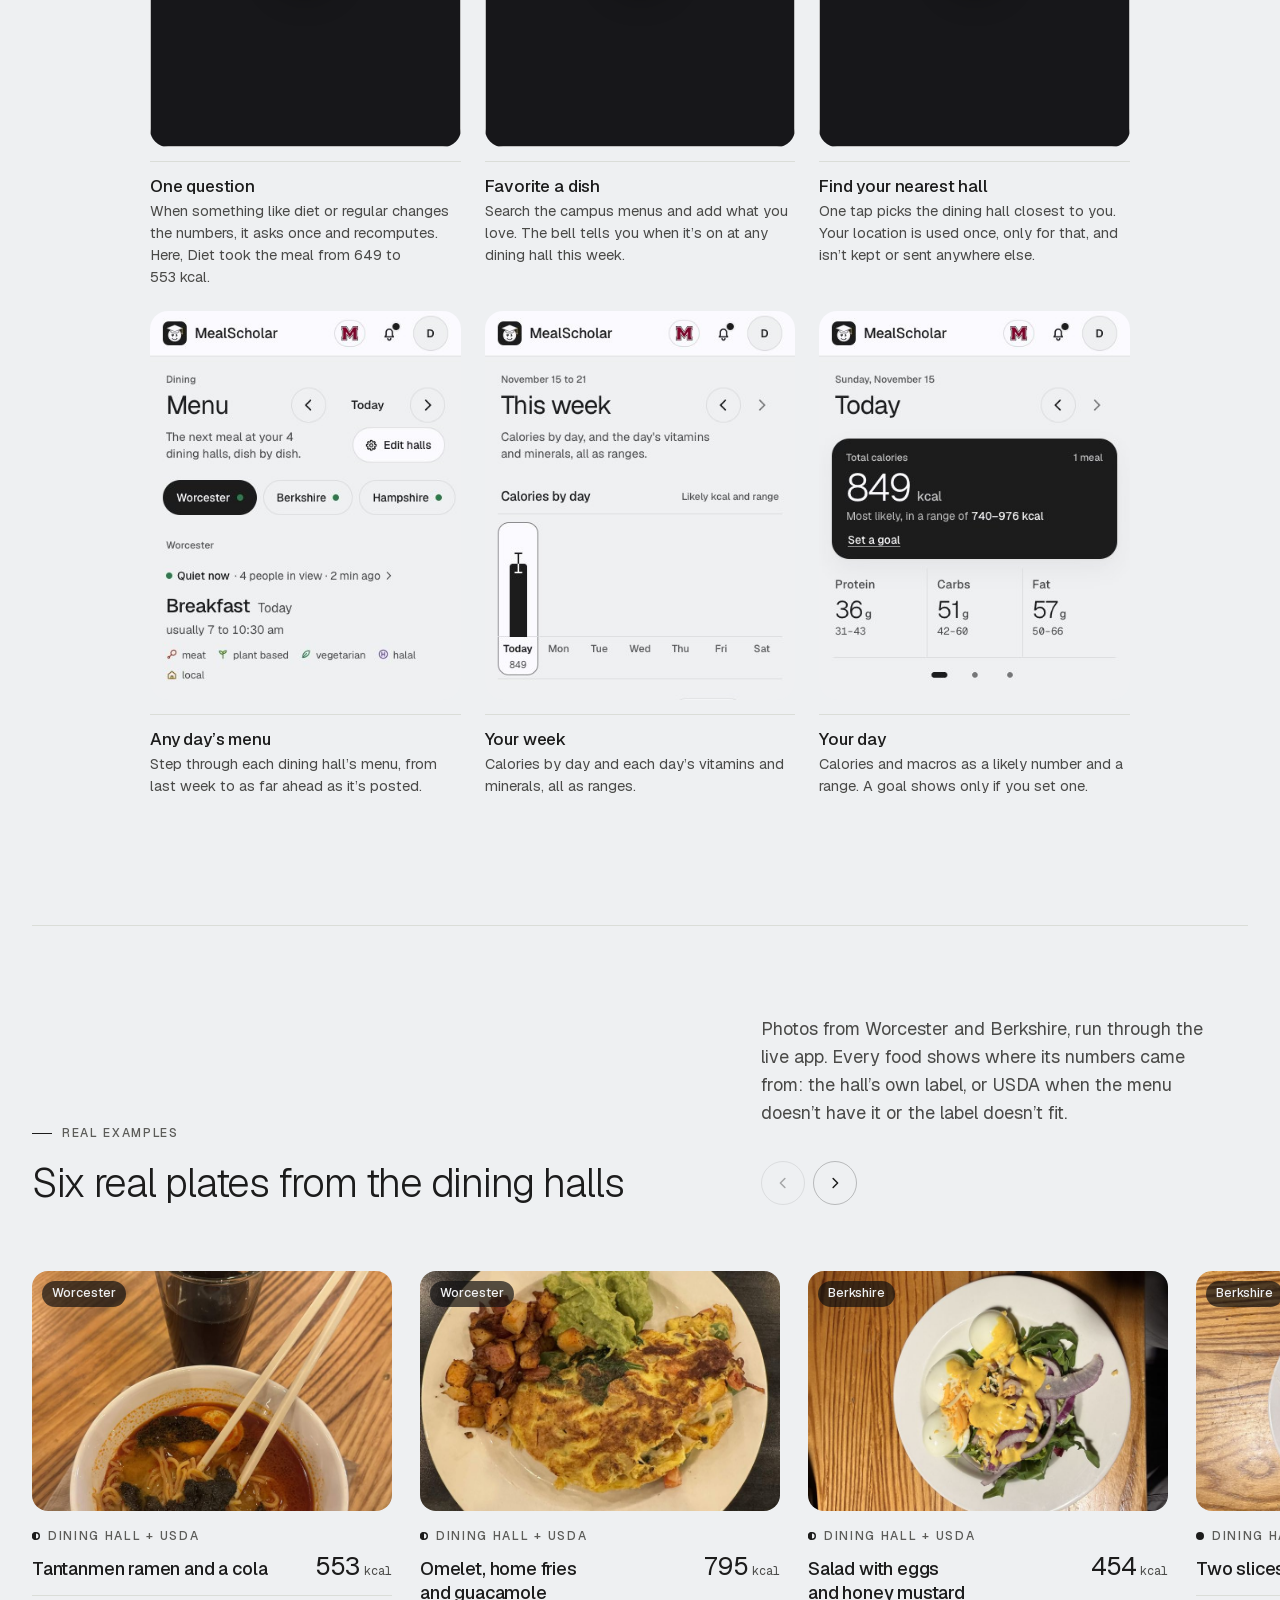
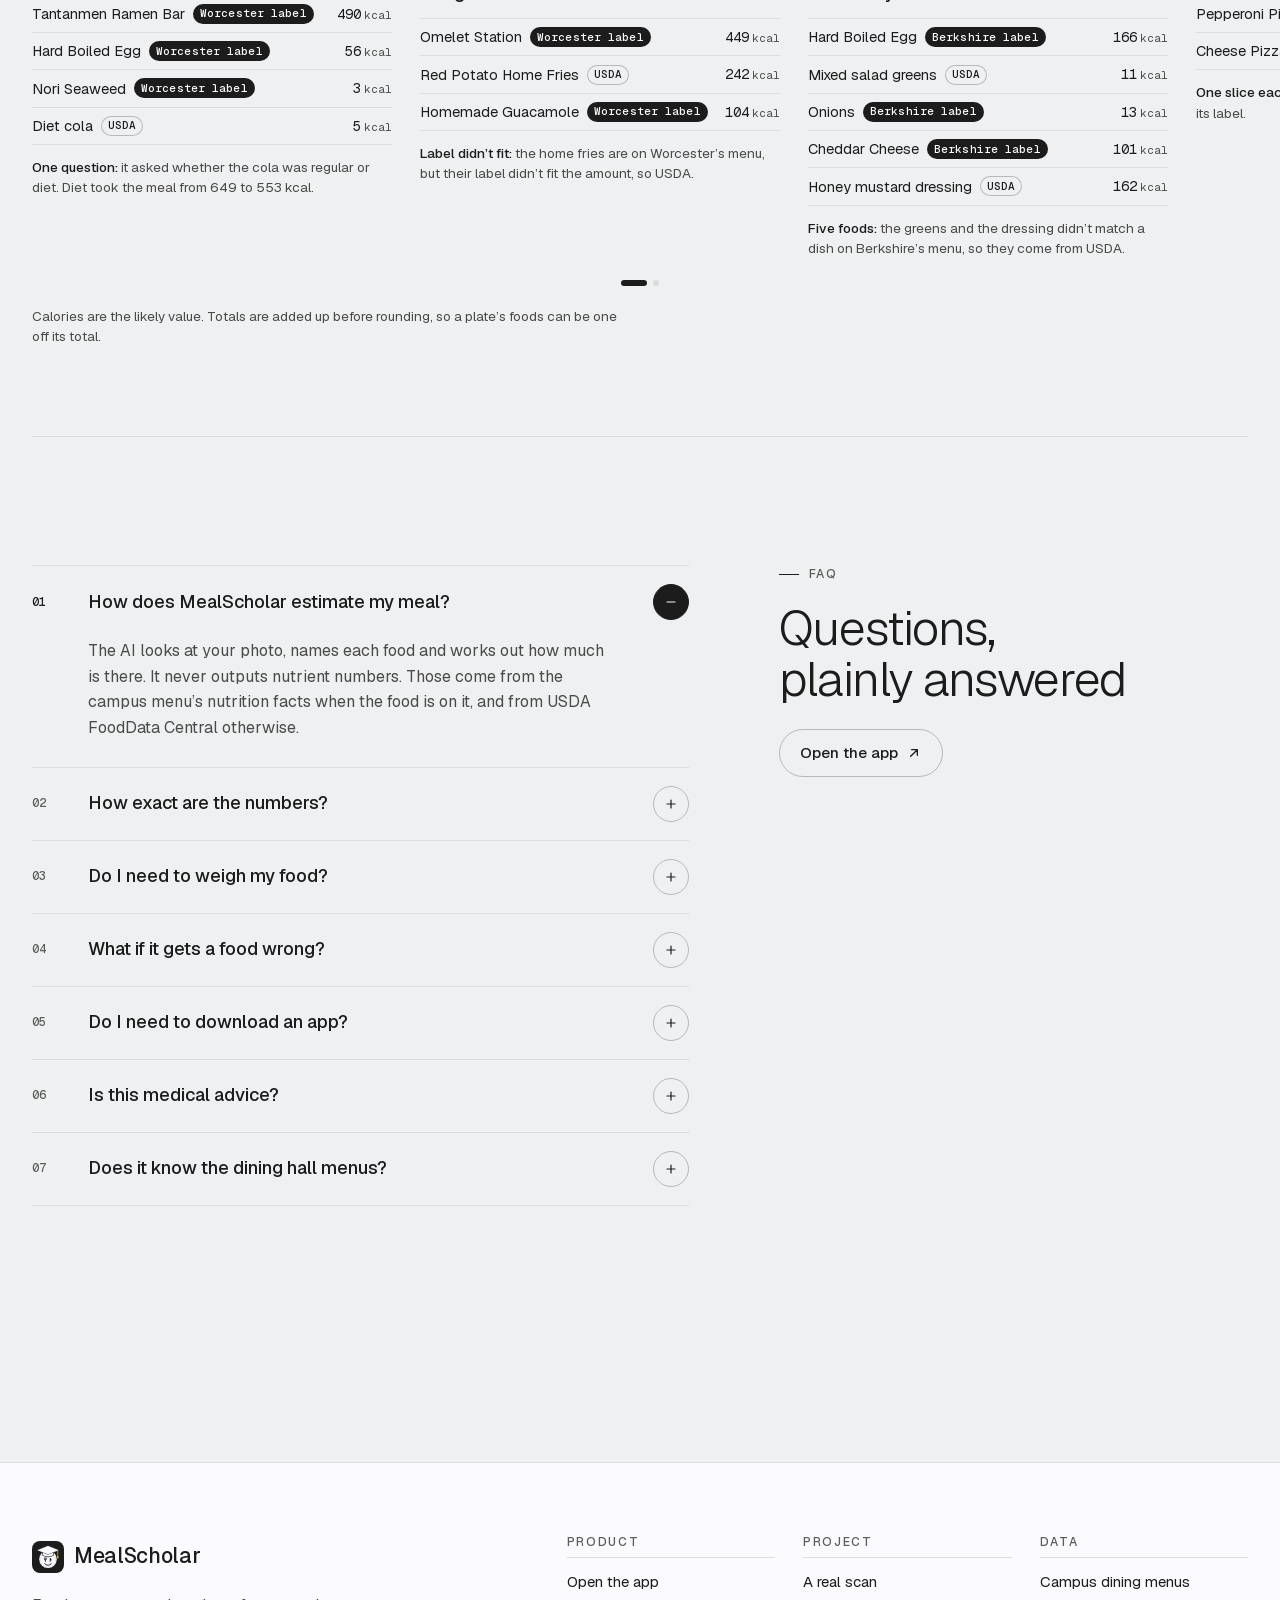
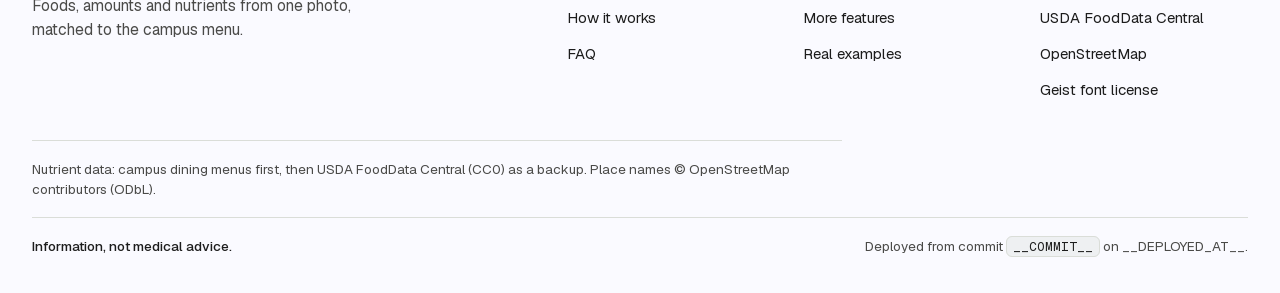
==== commit 8432005a: "Landing: three recordings on one line, three iPhone app screens under them" ====
--- a/web/index.html
+++ b/web/index.html
@@ -427,7 +427,7 @@
         <h2 id="videos-title" class="h2">More than a calorie counter</h2>
       </div>
       <div>
-        <p class="section-sub">Short recordings of the real app: the one question, favorite dishes with menu alerts, finding your nearest hall, and any day’s menu.</p>
+        <p class="section-sub">Short recordings and screens from the real app: the one question, favorite dishes with menu alerts, finding your nearest hall, any day’s menu, your week and your day.</p>
         <div class="head-actions">
           <a class="pill-link" href="/app/">Try it yourself<svg aria-hidden="true"><use href="#i-arrow"/></svg></a>
           <div class="rail-ctrl" data-rail-controls="video-rail">
@@ -463,8 +463,8 @@
         </li>
         <li class="gallery__item" data-video="nearest-hall">
           <div class="gallery__frame">
-            <button type="button" class="vplay" data-video-src="/app/media/gallery-nearest-hall.mp4" data-video-w="720" data-video-h="900" data-video-label="Screen recording: in Settings, Find my nearest hall uses the phone’s location once and picks Worcester, with a link to change it if that’s wrong">
-              <img src="/app/media/gallery-nearest-hall.jpg" width="720" height="900" alt="" loading="lazy" decoding="async">
+            <button type="button" class="vplay" data-video-src="/app/media/gallery-nearest-hall.mp4?v=3" data-video-w="720" data-video-h="900" data-video-label="Screen recording: in Settings, Find my nearest hall uses the phone’s location once and picks Worcester, with a link to change it if that’s wrong">
+              <img src="/app/media/gallery-nearest-hall.jpg?v=3" width="720" height="900" alt="" loading="lazy" decoding="async">
               <span class="vplay__btn" aria-hidden="true"><svg><use href="#i-play"/></svg></span>
               <span class="sr-only">Play the recording: find your nearest hall</span>
             </button>
@@ -472,12 +472,26 @@
           <h3>Find your nearest hall</h3>
           <p>One tap picks the dining hall closest to you. Your location is used once, only for that, and isn’t kept or sent anywhere else.</p>
         </li>
-        <li class="gallery__item" data-video="any-day-menu">
-          <div class="gallery__frame">
-            <div class="video-ph video-ph--b"><span class="chip chip--soon">Coming soon</span><span class="video-ph__play" aria-hidden="true"><svg><use href="#i-play"/></svg></span></div>
+        <li class="gallery__item">
+          <div class="gallery__frame gallery__frame--shot">
+            <img src="img/app-menu.jpg" width="390" height="488" alt="The Menu tab on an iPhone: Worcester’s breakfast today with arrows to other days, the hall chips, and how busy the hall is right now" loading="lazy" decoding="async">
           </div>
           <h3>Any day’s menu</h3>
           <p>Step through each dining hall’s menu, from last week to as far ahead as it’s posted.</p>
+        </li>
+        <li class="gallery__item">
+          <div class="gallery__frame gallery__frame--shot">
+            <img src="img/app-week.jpg" width="390" height="488" alt="The Week tab on an iPhone: calories by day for November 15 to 21, with today’s 849 and its range" loading="lazy" decoding="async">
+          </div>
+          <h3>Your week</h3>
+          <p>Calories by day and each day’s vitamins and minerals, all as ranges.</p>
+        </li>
+        <li class="gallery__item">
+          <div class="gallery__frame gallery__frame--shot">
+            <img src="img/app-today.jpg" width="390" height="488" alt="Today on an iPhone: 849 kcal, most likely, in a range of 740 to 976, with protein, carbs and fat as ranges" loading="lazy" decoding="async">
+          </div>
+          <h3>Your day</h3>
+          <p>Calories and macros as a likely number and a range. A goal shows only if you set one.</p>
         </li>
       </ul>
     </div>
--- a/web/styles.css
+++ b/web/styles.css
@@ -2132,7 +2132,7 @@
 .rail--gallery + .rail-dots { margin-top: 2px; }
 @media (min-width: 900px) {
   .rail--gallery { margin-inline: 0; overflow: visible; scroll-snap-type: none; border-radius: 0; }
-  .gallery { grid-auto-flow: row; grid-auto-columns: auto; grid-template-columns: repeat(4, minmax(0, 1fr)); gap: 24px; width: auto; padding: 0; }
+  .gallery { grid-auto-flow: row; grid-auto-columns: auto; grid-template-columns: repeat(3, minmax(0, 1fr)); gap: 24px; width: auto; padding: 0; }
 }
 
 /* ---- A real scan and where it works, the first section: a big recording that loads only when
@@ -2218,3 +2218,9 @@
   .flow__step--out .flow__n, .flow__step--out .flow__d { color: inherit; opacity: .78; }
 }
 #how { padding-block: calc(var(--pad-y) * .7); }
+
+/* Real app screens beside the recordings: the screen fills its 4:5 frame from the top. Three to a row
+   from 900px, so the three recordings sit above the three screens. */
+.gallery__frame > img { display: block; width: 100%; height: 100%; object-fit: cover; object-position: top; }
+.gallery__frame--shot { background: var(--surface-2); }
+@media (min-width: 900px) { #videos .gallery { max-width: 980px; margin-inline: auto; } }
